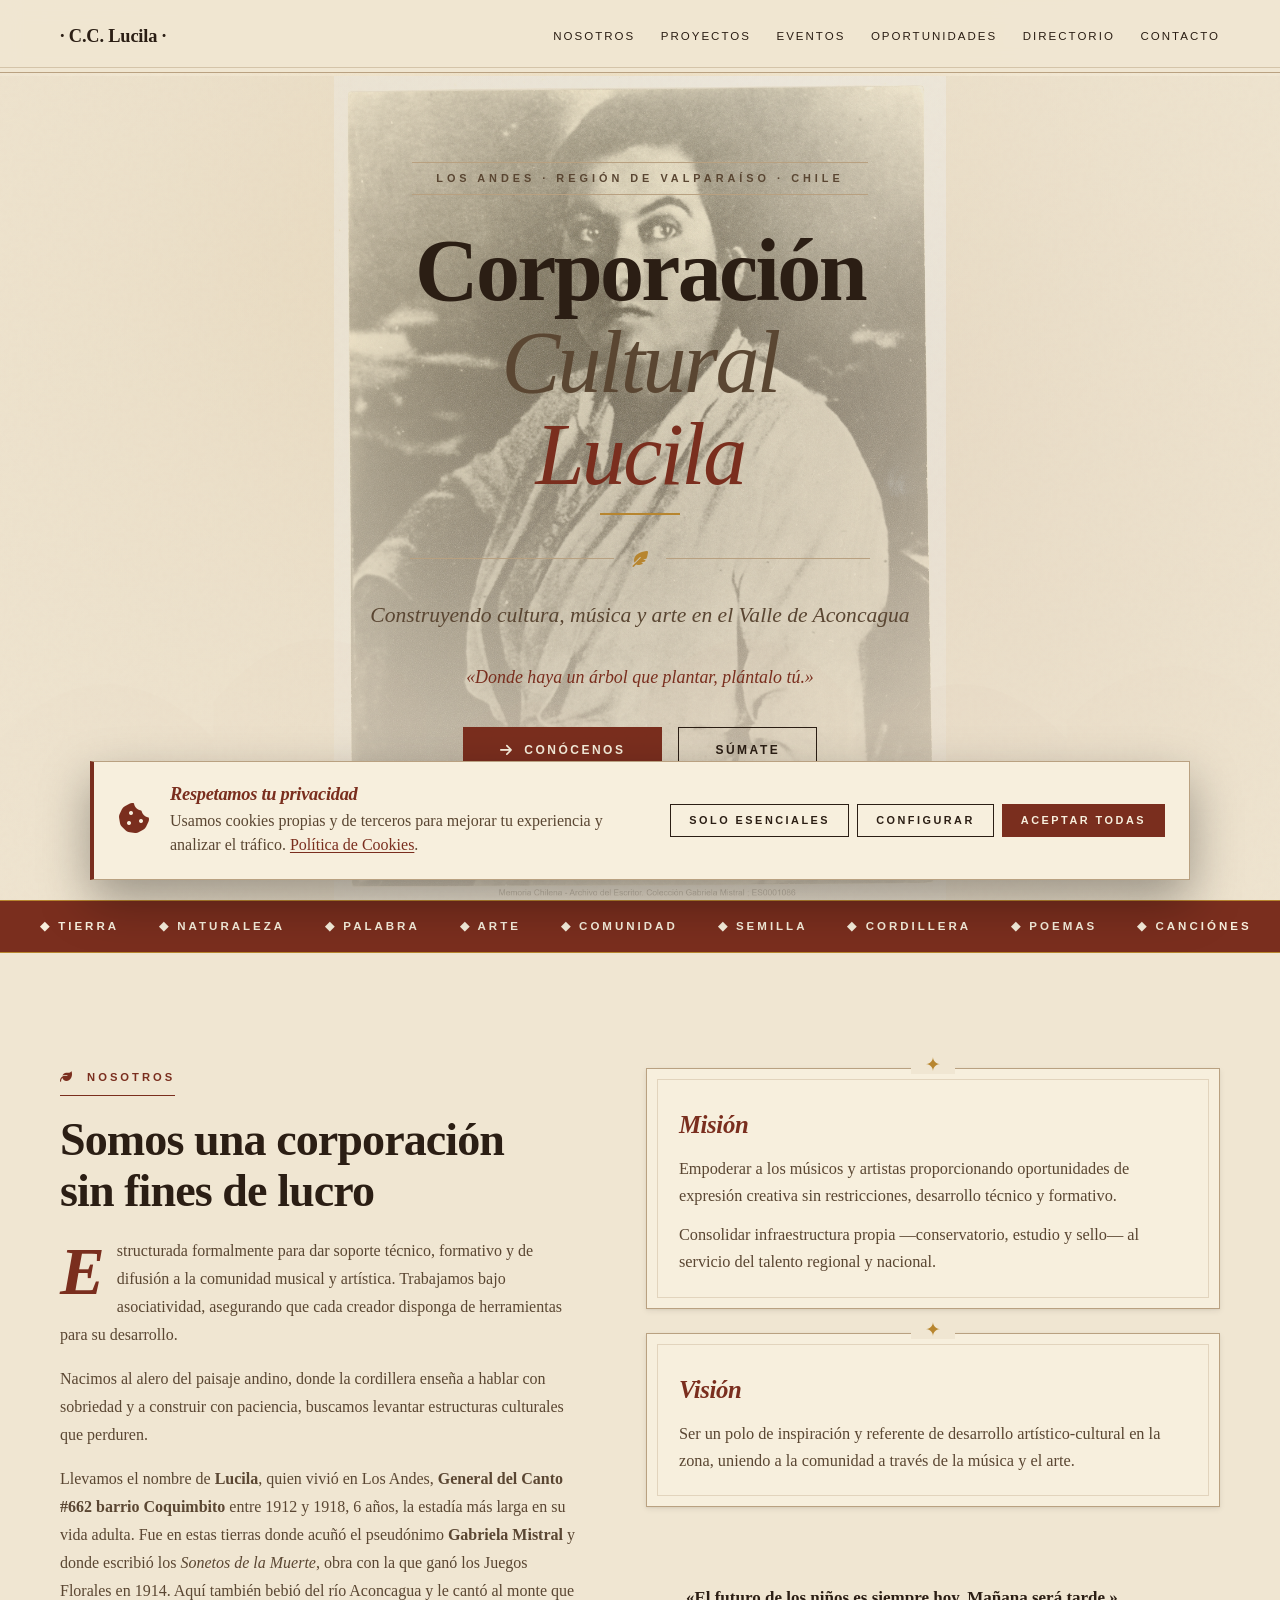
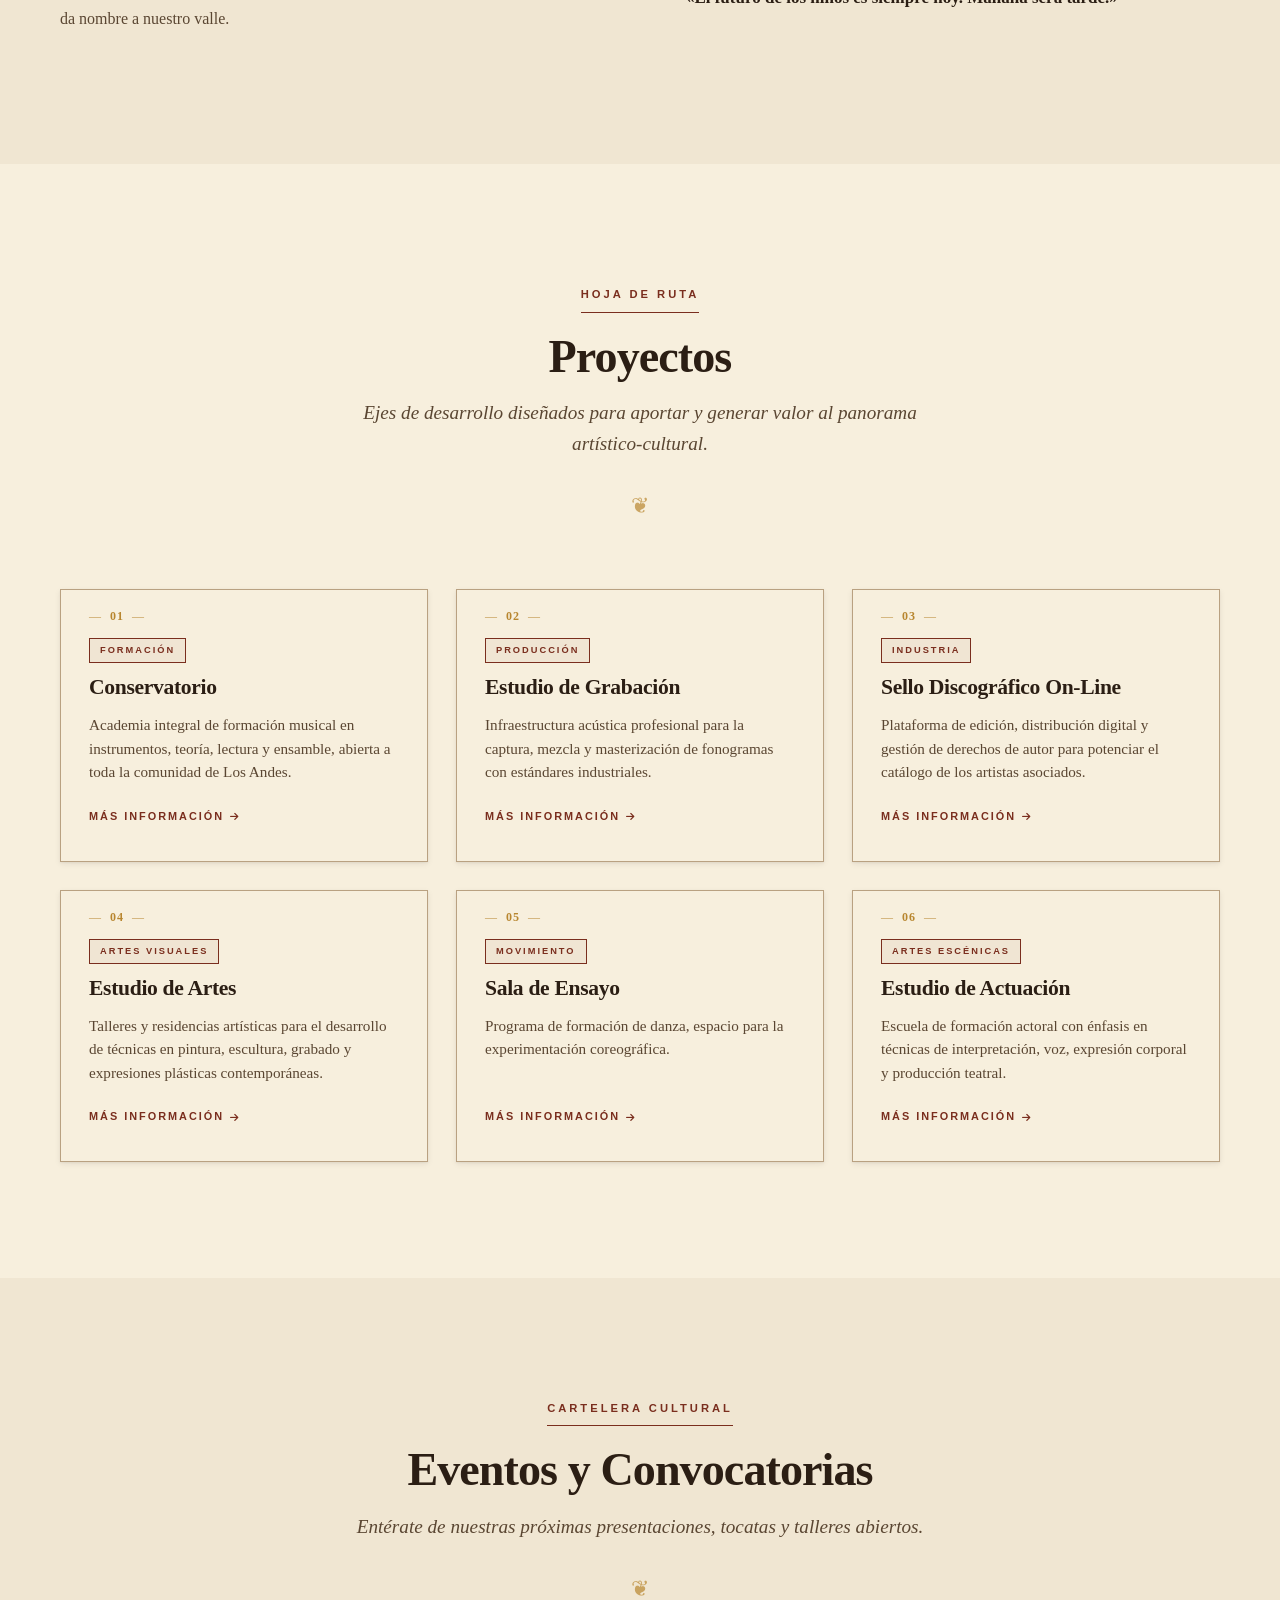
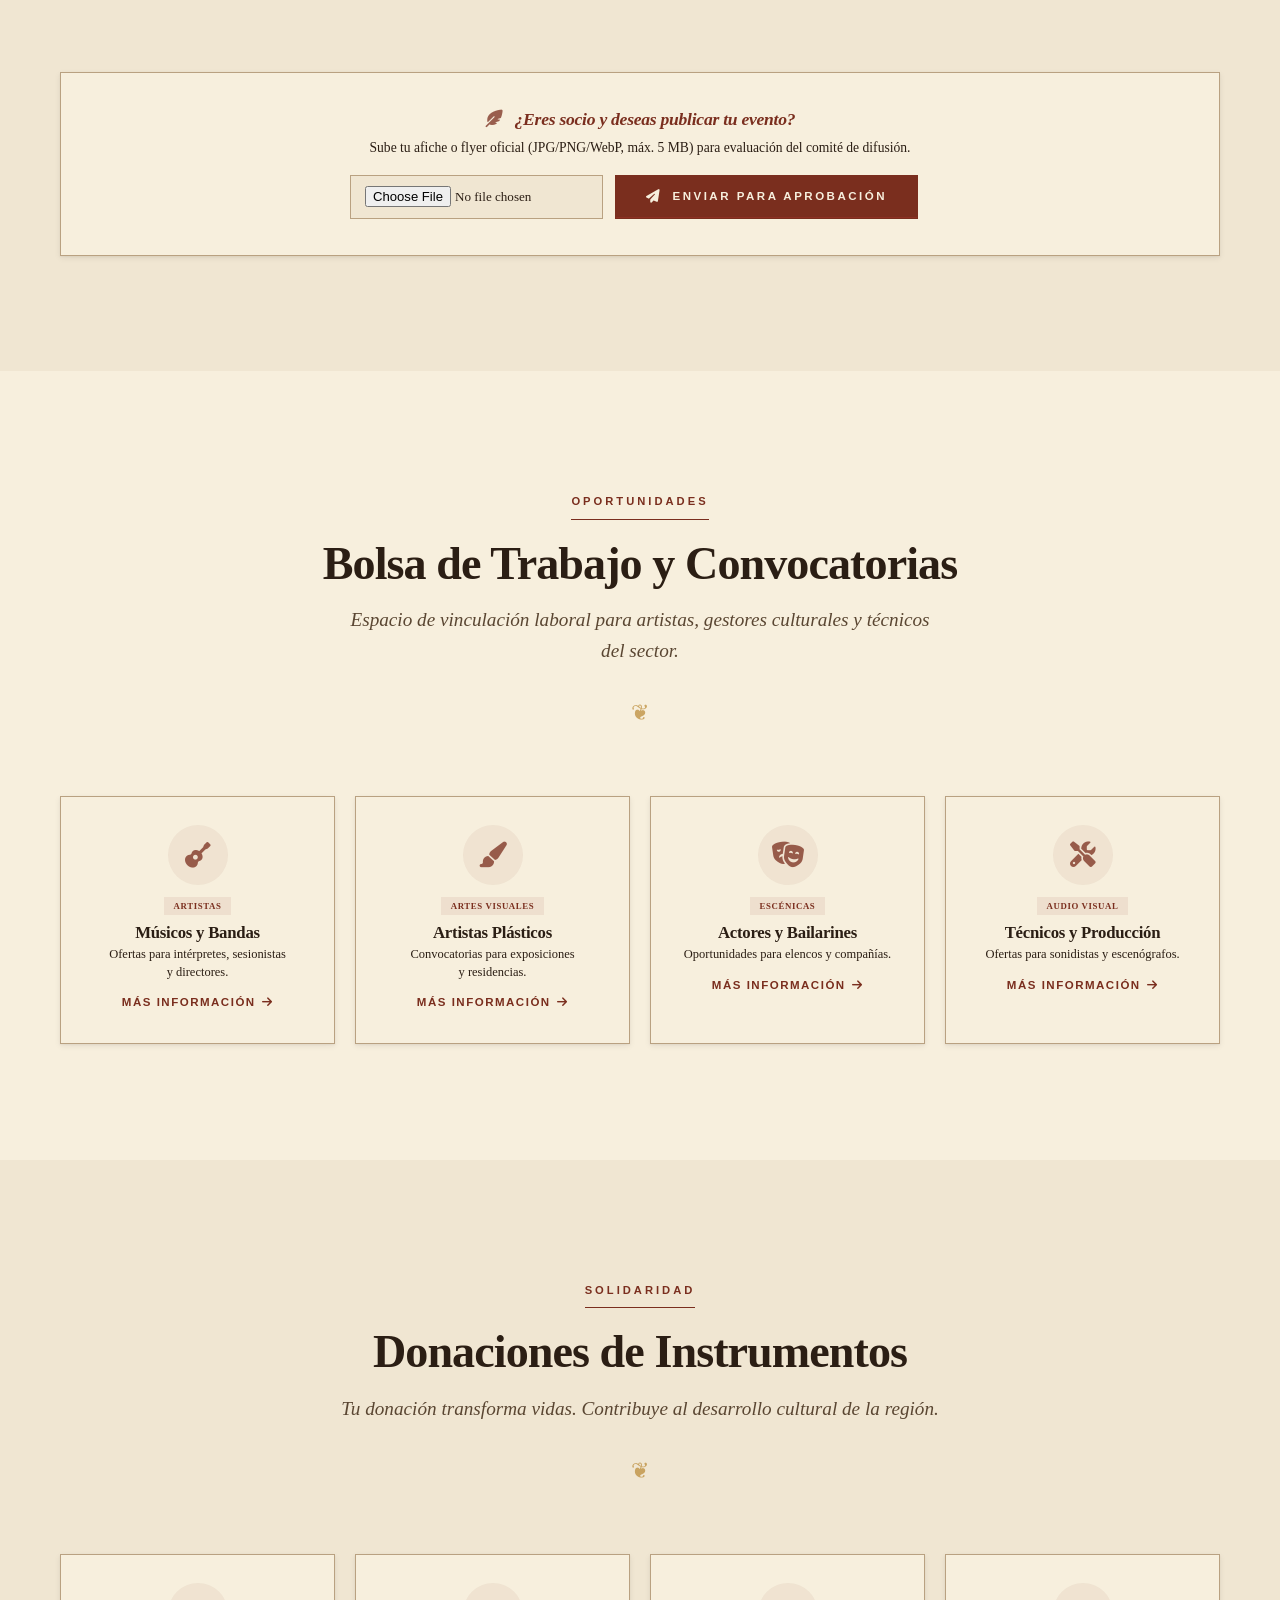
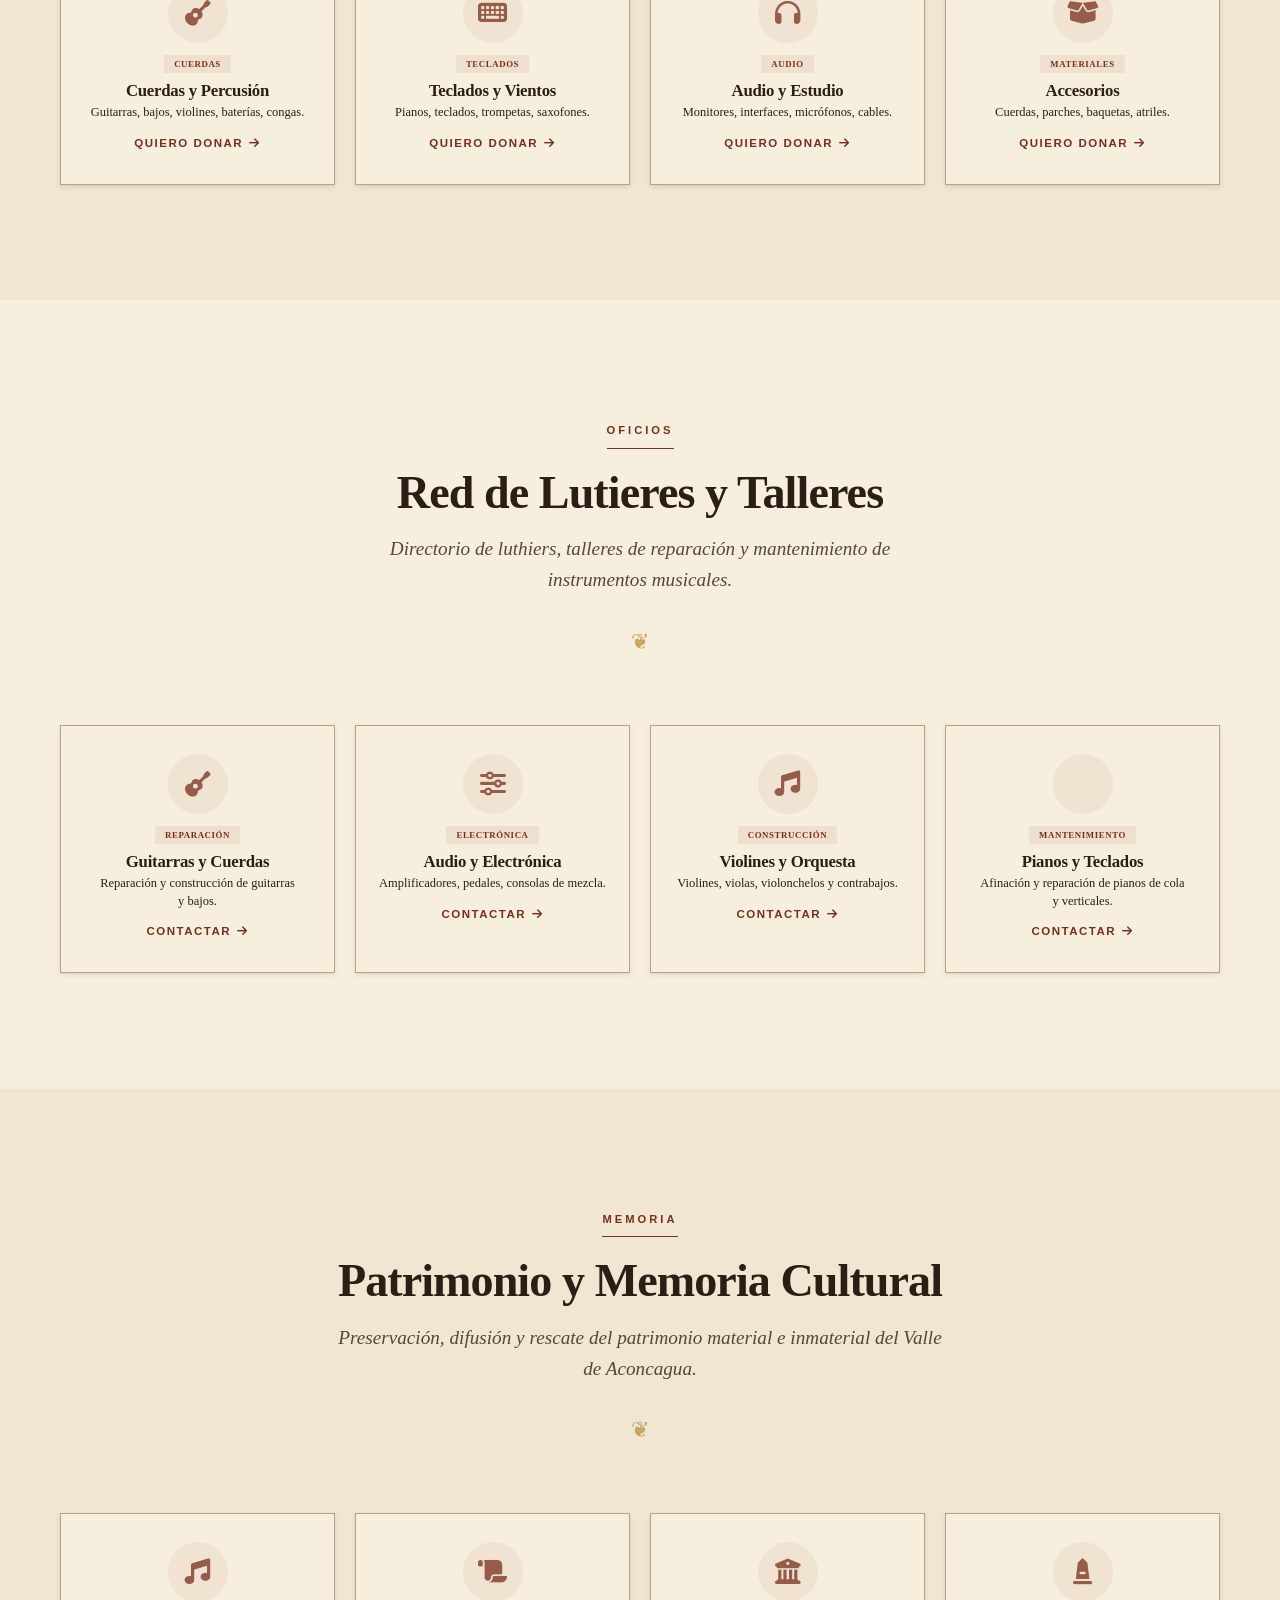
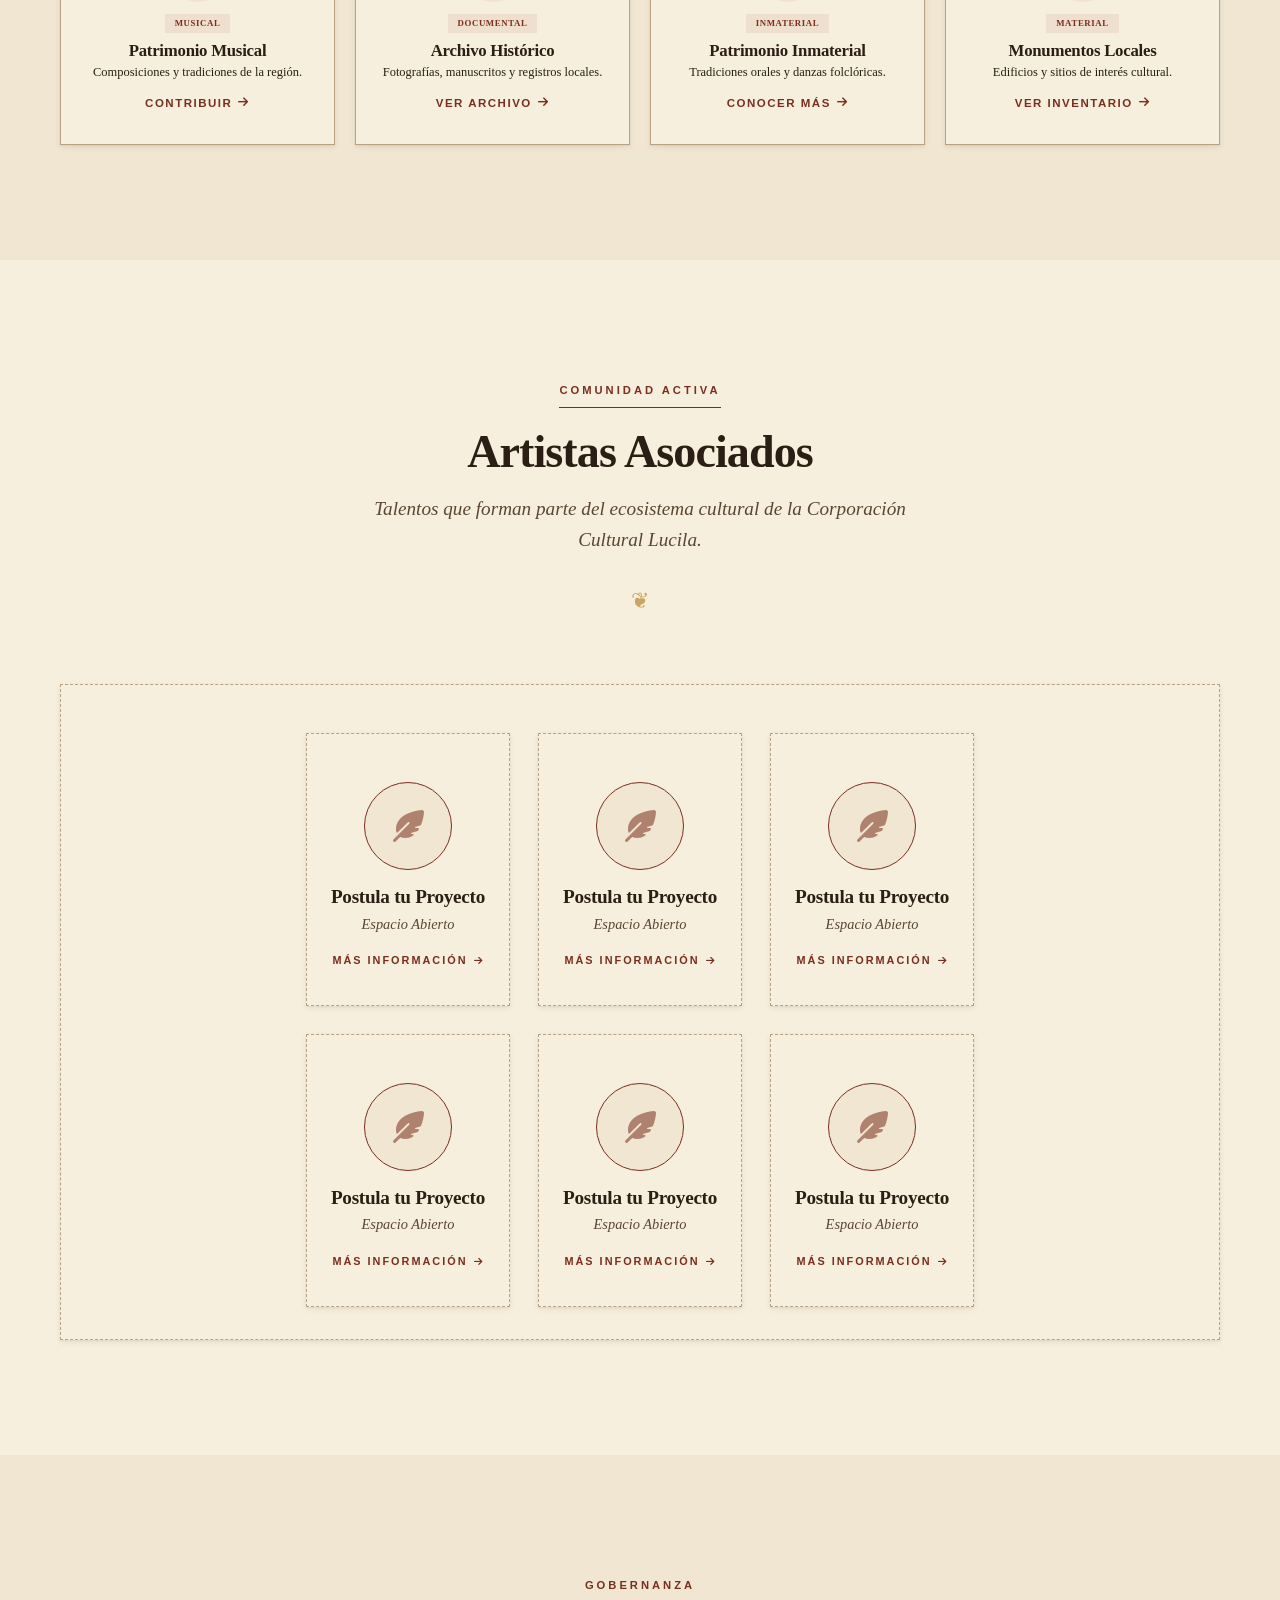
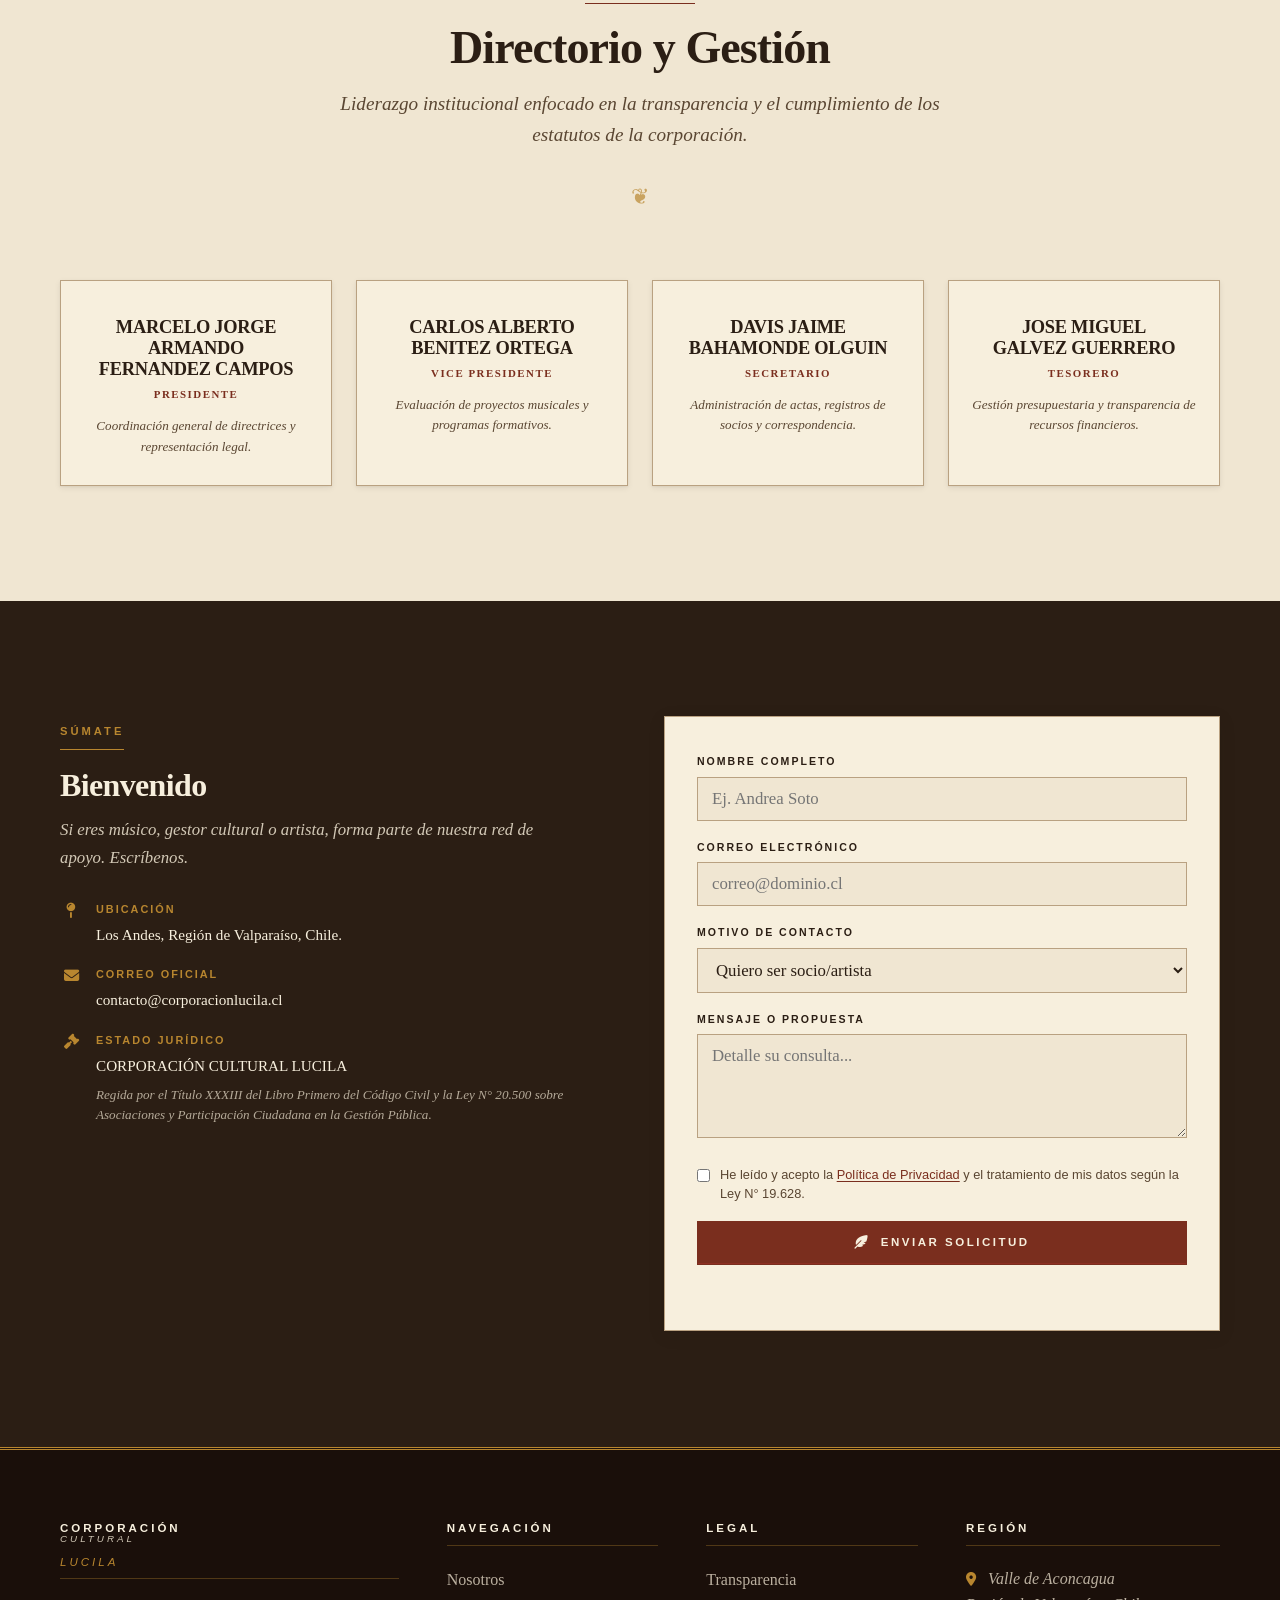
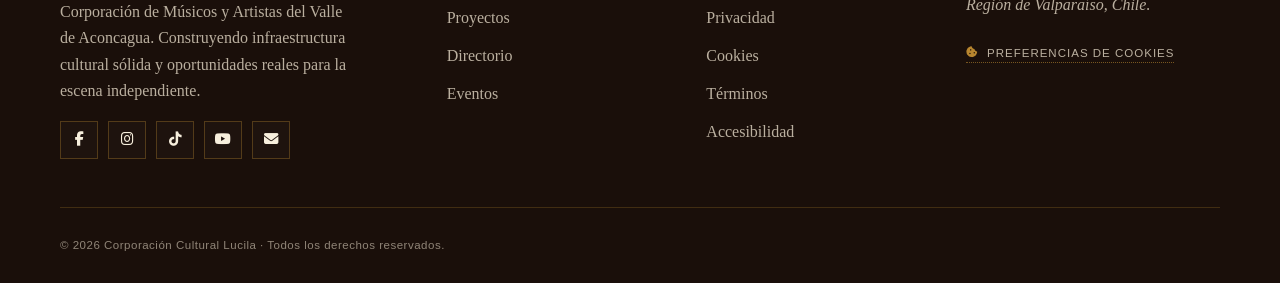
==== index.html @ 7e502159 "feat: sitio inicial Corporación Cultural Lucila" ====
<!DOCTYPE html>
<html lang="es-CL" prefix="og: https://ogp.me/ns#">
<head>
  <meta charset="UTF-8" />
  <meta http-equiv="X-UA-Compatible" content="IE=edge" />
  <meta name="viewport" content="width=device-width, initial-scale=1.0" />

  <title>Corporación Cultural Lucila · Música, Arte y Comunidad en Los Andes</title>
  <meta name="description" content="Corporación Cultural Lucila — sin fines de lucro. Formación, producción y difusión musical y artística en el Valle de Aconcagua, Chile. Conservatorio, estudio, sello y comunidad." />
  <meta name="keywords" content="Corporación Cultural Lucila, música, arte, Aconcagua, Los Andes, conservatorio, estudio grabación, sello discográfico, Gabriela Mistral, Chile" />
  <meta name="author" content="Corporación Cultural Lucila" />
  <meta name="robots" content="index, follow, max-image-preview:large" />
  <meta name="theme-color" content="#7A2E1E" />
  <link rel="canonical" href="https://corporacionlucila.cl/" />

  <meta property="og:type" content="website" />
  <meta property="og:locale" content="es_CL" />
  <meta property="og:site_name" content="Corporación Cultural Lucila" />
  <meta property="og:title" content="Corporación Cultural Lucila · Construyendo Cultura, Música y Arte" />
  <meta property="og:description" content="Corporación de Músicos y Artistas del Valle de Aconcagua." />
  <meta property="og:url" content="https://corporacionlucila.cl/" />
  <meta property="og:image" content="https://corporacionlucila.cl/assets/img/og-image.jpg" />

  <meta name="twitter:card" content="summary_large_image" />
  <meta name="twitter:title" content="Corporación Cultural Lucila" />
  <meta name="twitter:description" content="Música, arte y comunidad en el Valle de Aconcagua." />
  <meta name="twitter:image" content="https://corporacionlucila.cl/assets/img/og-image.jpg" />

  <link rel="manifest" href="manifest.webmanifest" />
  <link rel="icon" type="image/svg+xml" href="assets/img/favicon.svg" />
  <link rel="apple-touch-icon" href="assets/img/apple-touch-icon.png" />

  <meta http-equiv="Content-Security-Policy" content="default-src 'self'; img-src 'self' data: https:; style-src 'self' 'unsafe-inline' https://fonts.googleapis.com https://cdnjs.cloudflare.com; font-src 'self' https://fonts.gstatic.com https://cdnjs.cloudflare.com; script-src 'self' 'unsafe-inline'; connect-src 'self'; form-action 'self'; frame-ancestors 'none'; base-uri 'self';" />
  <meta name="referrer" content="strict-origin-when-cross-origin" />

  <!-- Tipografías editoriales de época -->
  <link rel="preconnect" href="https://fonts.googleapis.com" />
  <link rel="preconnect" href="https://fonts.gstatic.com" crossorigin />
  <link rel="preconnect" href="https://cdnjs.cloudflare.com" crossorigin />
  <link rel="preload" href="https://fonts.googleapis.com/css2?family=Playfair+Display:ital,wght@0,400;0,600;0,700;0,900;1,400;1,700&family=Cormorant+Garamond:ital,wght@0,400;0,500;0,600;1,400&family=DM+Serif+Display:ital@0;1&family=Inter:wght@400;500;600&display=swap" as="style" />
  <link rel="stylesheet" href="https://fonts.googleapis.com/css2?family=Playfair+Display:ital,wght@0,400;0,600;0,700;0,900;1,400;1,700&family=Cormorant+Garamond:ital,wght@0,400;0,500;0,600;1,400&family=DM+Serif+Display:ital@0;1&family=Inter:wght@400;500;600&display=swap" />
  <link rel="stylesheet" href="https://cdnjs.cloudflare.com/ajax/libs/font-awesome/6.5.0/css/all.min.css" integrity="sha512-DTOQO9RWCH3ppGqcWaEA1BIZOC6xxalwEsw9c2QQeAIftl+Vegovlnee1c9QX4TctnWMn13TZye+giMm8e2LwA==" crossorigin="anonymous" referrerpolicy="no-referrer" />

  <link rel="stylesheet" href="assets/css/main.css" />
  <link rel="stylesheet" href="assets/css/components.css" />
  <link rel="stylesheet" href="assets/css/editorial.css" />
  <link rel="stylesheet" href="assets/css/responsive.css" />

  <script type="application/ld+json">
  {
    "@context": "https://schema.org",
    "@type": "NGO",
    "name": "Corporación Cultural Lucila",
    "url": "https://corporacionlucila.cl/",
    "logo": "https://corporacionlucila.cl/assets/img/logo.svg",
    "description": "Corporación sin fines de lucro que impulsa la formación, producción y difusión artística en el Valle de Aconcagua.",
    "address": { "@type": "PostalAddress", "addressLocality": "Los Andes", "addressRegion": "Región de Valparaíso", "addressCountry": "CL" },
    "email": "contacto@corporacionlucila.cl"
  }
  </script>
</head>
<body>
  <a href="#main" class="skip-link">Saltar al contenido principal</a>

  <!-- ============ BANNER COOKIES ============ -->
  <aside id="cookie-banner" class="cookie-banner" role="dialog" aria-live="polite" aria-label="Aviso de cookies" hidden>
    <div class="cookie-banner__content">
      <div class="cookie-banner__icon" aria-hidden="true"><i class="fas fa-cookie-bite"></i></div>
      <div class="cookie-banner__text">
        <h3>Respetamos tu privacidad</h3>
        <p>Usamos cookies propias y de terceros para mejorar tu experiencia y analizar el tráfico. <a href="pages/cookies.html">Política de Cookies</a>.</p>
      </div>
      <div class="cookie-banner__actions">
        <button type="button" class="btn btn-outline" data-cookie-action="reject">Solo esenciales</button>
        <button type="button" class="btn btn-outline" data-cookie-action="config">Configurar</button>
        <button type="button" class="btn" data-cookie-action="accept">Aceptar todas</button>
      </div>
    </div>
  </aside>

  <dialog id="cookie-modal" class="cookie-modal" aria-labelledby="cookie-modal-title">
    <form method="dialog" class="cookie-modal__form">
      <header class="cookie-modal__header">
        <h3 id="cookie-modal-title">Configuración de Cookies</h3>
        <button type="button" class="cookie-modal__close" data-cookie-action="close" aria-label="Cerrar"><i class="fas fa-times" aria-hidden="true"></i></button>
      </header>
      <div class="cookie-modal__body">
        <div class="cookie-option"><div><strong>Cookies esenciales</strong><p>Necesarias para el funcionamiento básico del sitio.</p></div><span class="cookie-toggle cookie-toggle--always-on">Siempre activas</span></div>
        <div class="cookie-option"><div><strong>Análisis</strong><p>Métricas anónimas de uso del sitio.</p></div><label class="cookie-toggle"><input type="checkbox" data-cookie-category="analytics" /><span class="cookie-toggle__slider" aria-hidden="true"></span><span class="sr-only">Activar análisis</span></label></div>
        <div class="cookie-option"><div><strong>Personalización</strong><p>Recuerdan tus preferencias de navegación.</p></div><label class="cookie-toggle"><input type="checkbox" data-cookie-category="preferences" /><span class="cookie-toggle__slider" aria-hidden="true"></span><span class="sr-only">Activar personalización</span></label></div>
        <div class="cookie-option"><div><strong>Marketing</strong><p>Contenido cultural en redes sociales.</p></div><label class="cookie-toggle"><input type="checkbox" data-cookie-category="marketing" /><span class="cookie-toggle__slider" aria-hidden="true"></span><span class="sr-only">Activar marketing</span></label></div>
      </div>
      <footer class="cookie-modal__footer">
        <button type="button" class="btn btn-outline" data-cookie-action="reject">Rechazar</button>
        <button type="button" class="btn" data-cookie-action="save">Guardar preferencias</button>
      </footer>
    </form>
  </dialog>

  <!-- ============ NAVBAR EDITORIAL ============ -->
  <header class="navbar" id="navbar">
  <div class="navbar__inner container">
    <a href="#home" class="navbar__logo" aria-label="Corporación Cultural Lucila — Inicio">
      <img
        src="assets/img/logo.svg"
        alt="Corporación Cultural Lucila"
        height="42"
        onerror="this.style.display='none'; this.nextElementSibling.style.display='flex';"
      />
      <span class="navbar__logo-fallback" style="display:none;">
         · C.C. Lucila ·  
        
      </span>
    </a>
    <button class="hamburger" id="hamburger" aria-label="Abrir menú" aria-expanded="false" aria-controls="navLinks">
      <span></span><span></span><span></span>
    </button>
    <nav aria-label="Navegación principal">
      <ul class="nav-links" id="navLinks">
        <li><a href="#nosotros">Nosotros</a></li>
        <li><a href="#proyectos">Proyectos</a></li>
        <li><a href="#eventos">Eventos</a></li>
        <li><a href="#trabajo">Oportunidades</a></li>
        <li><a href="#directorio">Directorio</a></li>
        <li><a href="#contacto">Contacto</a></li>
      </ul>
    </nav>
  </div>
</header>

  <main id="main">

    <!-- ============ HERO EDITORIAL ============ -->

<section class="hero" id="home" aria-labelledby="hero-title">
  <div class="hero__bg" aria-hidden="true"></div>
  <div class="hero__texture" aria-hidden="true"></div>

  <div class="hero__arches" aria-hidden="true">
    <svg viewBox="0 0 1440 400" preserveAspectRatio="none" xmlns="http://www.w3.org/2000/svg">
      <path d="M0,400 L0,220 Q120,100 240,220 L240,400 Z" fill="currentColor" opacity="0.10"/>
      <path d="M240,400 L240,180 Q360,40 480,180 L480,400 Z" fill="currentColor" opacity="0.08"/>
      <path d="M480,400 L480,240 Q600,120 720,240 L720,400 Z" fill="currentColor" opacity="0.10"/>
      <path d="M720,400 L720,180 Q840,40 960,180 L960,400 Z" fill="currentColor" opacity="0.08"/>
      <path d="M960,400 L960,220 Q1080,100 1200,220 L1200,400 Z" fill="currentColor" opacity="0.10"/>
      <path d="M1200,400 L1200,200 Q1320,80 1440,200 L1440,400 Z" fill="currentColor" opacity="0.08"/>
    </svg>
  </div>

  <div class="hero__content">
    <span class="hero__kicker">Los Andes · Región de Valparaíso · Chile</span>
    <h1 id="hero-title" class="hero__title">
      <span class="hero__title-line">Corporación</span>
      <span class="hero__title-line hero__title-line--italic">Cultural</span>
      <span class="hero__title-line hero__title-line--red">Lucila</span>
    </h1>
    <div class="hero__rule" aria-hidden="true">
      <span></span><i class="fas fa-feather-alt"></i><span></span>
    </div>
    <p class="hero__lead">Construyendo cultura, música y arte en el Valle de Aconcagua</p>
    <p class="hero__quote">«Donde haya un árbol que plantar, plántalo tú.»</p>
    <br>
    <div class="hero__actions">
      <a href="#nosotros" class="btn btn--lg"><i class="fas fa-arrow-right" aria-hidden="true"></i> Conócenos</a>
      <a href="#contacto" class="btn btn-outline btn--lg">Súmate</a>
    </div>
  </div>

  <div class="hero__seal" aria-hidden="true">
    <img src="assets/img/sello-lucila.svg" alt="" onerror="this.parentElement.style.display='none';" />
  </div>
</section>

    <!-- ============ CINTA DE ANUNCIO ============ -->
    <div class="ribbon" aria-hidden="true">
  <div class="ribbon__track">
  <span>◆ Tierra</span><span>◆ Naturaleza</span>
  <span>◆ Palabra</span><span>◆ Arte</span><span>◆ Comunidad</span>
  <span>◆ Semilla</span><span>◆ Cordillera</span><span>◆ Poemas</span><span>◆ Canciónes</span>
  <span>◆ Tierra</span><span>◆ Naturaleza</span>
  <span>◆ Palabra</span><span>◆ Arte</span><span>◆ Escultura</span>
  <span>◆ Semilla</span><span>◆ Cordillera</span><span>◆ Poemas</span><span>◆ Canciónes</span>
  <span>◆ Tierra</span><span>◆ Naturaleza</span>
  <span>◆ Palabra</span><span>◆ Arte</span><span>◆ Pintura</span>
</div>
</div>



    <!-- ============ NOSOTROS ============ -->
<section id="nosotros" class="section section--paper" aria-labelledby="nosotros-title">
  <div class="container">
    <div class="about-grid">
      <div class="about-text">
        <span class="eyebrow"><i class="fas fa-leaf" aria-hidden="true"></i> Nosotros</span>
        <h2 id="nosotros-title" class="title-display">Somos una corporación sin fines de lucro</h2>
        <div class="drop-cap">
          <p>Estructurada formalmente para dar soporte técnico, formativo y de difusión a la comunidad musical y artística. Trabajamos bajo asociatividad, asegurando que cada creador disponga de herramientas para su desarrollo.</p>
        </div>
        <p>Nacimos al alero del paisaje andino, donde la cordillera enseña a hablar con sobriedad y a construir con paciencia, buscamos levantar estructuras culturales que perduren.</p>
        <p>Llevamos el nombre de <strong>Lucila</strong>, quien vivió en Los Andes, <strong>General del Canto #662 barrio Coquimbito</strong> entre 1912 y 1918, 6 años, la estadía más larga en su vida adulta. Fue en estas tierras donde acuñó el pseudónimo <strong>Gabriela Mistral</strong> y donde escribió los <em>Sonetos de la Muerte</em>, obra con la que ganó los Juegos Florales en 1914. Aquí también bebió del río Aconcagua y le cantó al monte que da nombre a nuestro valle.</p>
      </div>
      <div class="mv-cards">
        <article class="mv-card">
          <div class="mv-card__ornament" aria-hidden="true">✦</div>
          <h3>Misión</h3>
          <p>Empoderar a los músicos y artistas proporcionando oportunidades de expresión creativa sin restricciones, desarrollo técnico y formativo.</p>
          <p>Consolidar infraestructura propia —conservatorio, estudio y sello— al servicio del talento regional y nacional.</p>
        </article>
        <article class="mv-card">
          <div class="mv-card__ornament" aria-hidden="true">✦</div>
          <h3>Visión</h3>
          <p>Ser un polo de inspiración y referente de desarrollo artístico-cultural en la zona, uniendo a la comunidad a través de la música y el arte.</p>
        </article>
     
     <br>
          <!-- ============ CITA MISTRALIANA ============ -->
    <section class="quote-banner" aria-label="Cita de Gabriela Mistral">
      <div class="container">
        <blockquote>
          <p><strong>«El futuro de los niños es siempre hoy. Mañana será tarde.»</strong></p>
        </blockquote>
      </div>
    </section>
        </article>
      </div>
    </div>
  </div>
</section>

    <!-- ============ PROYECTOS ============ -->
    <section id="proyectos" class="section section--cream" aria-labelledby="proyectos-title">
      <div class="container">
        <header class="section-header text-center">
          <span class="eyebrow">Hoja de Ruta</span>
          <h2 id="proyectos-title" class="title-display">Proyectos</h2>
          <p class="section-lead">Ejes de desarrollo diseñados para aportar y generar valor al panorama artístico-cultural.</p>
          <div class="header-flourish" aria-hidden="true"><span>❦</span></div>
        </header>

<div class="projects-grid">
  <article class="project-card">
    <div class="project-card__ribbon">01</div>
    <div class="project-card__body">
      <span class="project-badge">Formación</span>
      <h3>Conservatorio</h3>
      <p>Academia integral de formación musical en instrumentos, teoría, lectura y ensamble, abierta a toda la comunidad de Los Andes.</p>
      <a href="#contacto" class="link-arrow">Más información<i class="fas fa-arrow-right" aria-hidden="true"></i></a>
    </div>
  </article>

  <article class="project-card">
    <div class="project-card__ribbon">02</div>
    <div class="project-card__body">
      <span class="project-badge">Producción</span>
      <h3>Estudio de Grabación</h3>
      <p>Infraestructura acústica profesional para la captura, mezcla y masterización de fonogramas con estándares industriales.</p>
      <a href="#contacto" class="link-arrow">Más información<i class="fas fa-arrow-right" aria-hidden="true"></i></a>
    </div>
  </article>

  <article class="project-card">
    <div class="project-card__ribbon">03</div>
    <div class="project-card__body">
      <span class="project-badge">Industria</span>
      <h3>Sello Discográfico On-Line</h3>
      <p>Plataforma de edición, distribución digital y gestión de derechos de autor para potenciar el catálogo de los artistas asociados.</p>
      <a href="#contacto" class="link-arrow">Más información<i class="fas fa-arrow-right" aria-hidden="true"></i></a>
    </div>
  </article>

  <article class="project-card">
    <div class="project-card__ribbon">04</div>
    <div class="project-card__body">
      <span class="project-badge">Artes Visuales</span>
      <h3>Estudio de Artes</h3>
      <p>Talleres y residencias artísticas para el desarrollo de técnicas en pintura, escultura, grabado y expresiones plásticas contemporáneas.</p>
      <a href="#contacto" class="link-arrow">Más información<i class="fas fa-arrow-right" aria-hidden="true"></i></a>
    </div>
  </article>

  <article class="project-card">
    <div class="project-card__ribbon">05</div>
    <div class="project-card__body">
      <span class="project-badge">Movimiento</span>
      <h3>Sala de Ensayo</h3>
      <p>Programa de formación de danza, espacio para la experimentación coreográfica.</p>
      <a href="#contacto" class="link-arrow">Más información<i class="fas fa-arrow-right" aria-hidden="true"></i></a>
    </div>
  </article>

  <article class="project-card">
    <div class="project-card__ribbon">06</div>
    <div class="project-card__body">
      <span class="project-badge">Artes Escénicas</span>
      <h3>Estudio de Actuación</h3>
      <p>Escuela de formación actoral con énfasis en técnicas de interpretación, voz, expresión corporal y producción teatral.</p>
      <a href="#contacto" class="link-arrow">Más información<i class="fas fa-arrow-right" aria-hidden="true"></i></a>
    </div>
  </article>
</div>
      </div>
    </section>

    <!-- ============ EVENTOS ============ -->
    <section id="eventos" class="section section--paper" aria-labelledby="eventos-title">
      <div class="container">
        <header class="section-header text-center">
          <span class="eyebrow">Cartelera Cultural</span>
          <h2 id="eventos-title" class="title-display">Eventos y Convocatorias</h2>
          <p class="section-lead">Entérate de nuestras próximas presentaciones, tocatas y talleres abiertos.</p>
          <div class="header-flourish" aria-hidden="true"><span>❦</span></div>
        </header>

        <aside class="upload-section">
          <h3><i class="fas fa-feather-alt" aria-hidden="true"></i> ¿Eres socio y deseas publicar tu evento?</h3>
          <p>Sube tu afiche o flyer oficial (JPG/PNG/WebP, máx. 5 MB) para evaluación del comité de difusión.</p>
          <form id="uploadForm" class="upload-form" enctype="multipart/form-data" novalidate>
            <label for="evento-file" class="sr-only">Selecciona una imagen</label>
            <input type="file" id="evento-file" name="evento" accept="image/png,image/jpeg,image/webp" required aria-describedby="upload-help" />
            <small id="upload-help" class="sr-only">JPG, PNG o WebP. Máx 5 MB.</small>
            <button type="submit" class="btn"><i class="fas fa-paper-plane" aria-hidden="true"></i> Enviar para Aprobación</button>
            <p class="form-feedback" role="status" aria-live="polite"></p>
          </form>
        </aside>
      </div>
    </section>

    <!-- ============ OPORTUNIDADES ============ -->
    <section id="trabajo" class="section section--cream" aria-labelledby="trabajo-title">
      <div class="container">
        <header class="section-header text-center">
          <span class="eyebrow">Oportunidades</span>
          <h2 id="trabajo-title" class="title-display">Bolsa de Trabajo y Convocatorias</h2>
          <p class="section-lead">Espacio de vinculación laboral para artistas, gestores culturales y técnicos del sector.</p>
          <div class="header-flourish" aria-hidden="true"><span>❦</span></div>
        </header>

        <div class="icon-grid">
          <article class="icon-card"><div class="icon-card__circle"><i class="fas fa-guitar" aria-hidden="true"></i></div><span class="icon-card__badge">Artistas</span><h3>Músicos y Bandas</h3><p>Ofertas para intérpretes, sesionistas y directores.</p><a href="#contacto" class="link-arrow">Más información <i class="fas fa-arrow-right" aria-hidden="true"></i></a></article>
          <article class="icon-card"><div class="icon-card__circle"><i class="fas fa-paint-brush" aria-hidden="true"></i></div><span class="icon-card__badge">Artes Visuales</span><h3>Artistas Plásticos</h3><p>Convocatorias para exposiciones y residencias.</p><a href="#contacto" class="link-arrow">Más información  <i class="fas fa-arrow-right" aria-hidden="true"></i></a></article>
          <article class="icon-card"><div class="icon-card__circle"><i class="fas fa-masks-theater" aria-hidden="true"></i></div><span class="icon-card__badge">Escénicas</span><h3>Actores y Bailarines</h3><p>Oportunidades para elencos y compañías.</p><a href="#contacto" class="link-arrow">Más información <i class="fas fa-arrow-right" aria-hidden="true"></i></a></article>
          <article class="icon-card"><div class="icon-card__circle"><i class="fas fa-tools" aria-hidden="true"></i></div><span class="icon-card__badge">Audio Visual</span><h3>Técnicos y Producción</h3><p>Ofertas para sonidistas y escenógrafos.</p><a href="#contacto" class="link-arrow">Más información <i class="fas fa-arrow-right" aria-hidden="true"></i></a></article>
        </div>
      </div>
    </section>

    <!-- ============ DONACIONES ============ -->
    <section id="donaciones" class="section section--paper" aria-labelledby="donaciones-title">
      <div class="container">
        <header class="section-header text-center">
          <span class="eyebrow">Solidaridad</span>
          <h2 id="donaciones-title" class="title-display">Donaciones de Instrumentos</h2>
          <p class="section-lead">Tu donación transforma vidas. Contribuye al desarrollo cultural de la región.</p>
          <div class="header-flourish" aria-hidden="true"><span>❦</span></div>
        </header>

        <div class="icon-grid">
          <article class="icon-card"><div class="icon-card__circle"><i class="fas fa-guitar" aria-hidden="true"></i></div><span class="icon-card__badge">Cuerdas</span><h3>Cuerdas y Percusión</h3><p>Guitarras, bajos, violines, baterías, congas.</p><a href="#contacto" class="link-arrow">Quiero donar <i class="fas fa-arrow-right" aria-hidden="true"></i></a></article>
          <article class="icon-card"><div class="icon-card__circle"><i class="fas fa-keyboard" aria-hidden="true"></i></div><span class="icon-card__badge">Teclados</span><h3>Teclados y Vientos</h3><p>Pianos, teclados, trompetas, saxofones.</p><a href="#contacto" class="link-arrow">Quiero donar <i class="fas fa-arrow-right" aria-hidden="true"></i></a></article>
          <article class="icon-card"><div class="icon-card__circle"><i class="fas fa-headphones" aria-hidden="true"></i></div><span class="icon-card__badge">Audio</span><h3>Audio y Estudio</h3><p>Monitores, interfaces, micrófonos, cables.</p><a href="#contacto" class="link-arrow">Quiero donar <i class="fas fa-arrow-right" aria-hidden="true"></i></a></article>
          <article class="icon-card"><div class="icon-card__circle"><i class="fas fa-box-open" aria-hidden="true"></i></div><span class="icon-card__badge">Materiales</span><h3>Accesorios</h3><p>Cuerdas, parches, baquetas, atriles.</p><a href="#contacto" class="link-arrow">Quiero donar <i class="fas fa-arrow-right" aria-hidden="true"></i></a></article>
        </div>
      </div>
    </section>

    <!-- ============ LUTHIERS ============ -->
    <section id="lutieres" class="section section--cream" aria-labelledby="lutieres-title">
      <div class="container">
        <header class="section-header text-center">
          <span class="eyebrow">Oficios</span>
          <h2 id="lutieres-title" class="title-display">Red de Lutieres y Talleres</h2>
          <p class="section-lead">Directorio de luthiers, talleres de reparación y mantenimiento de instrumentos musicales.</p>
          <div class="header-flourish" aria-hidden="true"><span>❦</span></div>
        </header>

        <div class="icon-grid">
          <article class="icon-card"><div class="icon-card__circle"><i class="fas fa-guitar" aria-hidden="true"></i></div><span class="icon-card__badge">Reparación</span><h3>Guitarras y Cuerdas</h3><p>Reparación y construcción de guitarras y bajos.</p><a href="#contacto" class="link-arrow">Contactar <i class="fas fa-arrow-right" aria-hidden="true"></i></a></article>
          <article class="icon-card"><div class="icon-card__circle"><i class="fas fa-sliders-h" aria-hidden="true"></i></div><span class="icon-card__badge">Electrónica</span><h3>Audio y Electrónica</h3><p>Amplificadores, pedales, consolas de mezcla.</p><a href="#contacto" class="link-arrow">Contactar <i class="fas fa-arrow-right" aria-hidden="true"></i></a></article>
          <article class="icon-card"><div class="icon-card__circle"><i class="fas fa-music" aria-hidden="true"></i></div><span class="icon-card__badge">Construcción</span><h3>Violines y Orquesta</h3><p>Violines, violas, violonchelos y contrabajos.</p><a href="#contacto" class="link-arrow">Contactar <i class="fas fa-arrow-right" aria-hidden="true"></i></a></article>
          <article class="icon-card"><div class="icon-card__circle"><i class="fas fa-piano" aria-hidden="true"></i></div><span class="icon-card__badge">Mantenimiento</span><h3>Pianos y Teclados</h3><p>Afinación y reparación de pianos de cola y verticales.</p><a href="#contacto" class="link-arrow">Contactar <i class="fas fa-arrow-right" aria-hidden="true"></i></a></article>
        </div>
      </div>
    </section>

    <!-- ============ PATRIMONIO ============ -->
    <section id="patrimonio" class="section section--paper" aria-labelledby="patrimonio-title">
      <div class="container">
        <header class="section-header text-center">
          <span class="eyebrow">Memoria</span>
          <h2 id="patrimonio-title" class="title-display">Patrimonio y Memoria Cultural</h2>
          <p class="section-lead">Preservación, difusión y rescate del patrimonio material e inmaterial del Valle de Aconcagua.</p>
          <div class="header-flourish" aria-hidden="true"><span>❦</span></div>
        </header>

        <div class="icon-grid">
          <article class="icon-card"><div class="icon-card__circle"><i class="fas fa-music" aria-hidden="true"></i></div><span class="icon-card__badge">Musical</span><h3>Patrimonio Musical</h3><p>Composiciones y tradiciones de la región.</p><a href="#contacto" class="link-arrow">Contribuir <i class="fas fa-arrow-right" aria-hidden="true"></i></a></article>
          <article class="icon-card"><div class="icon-card__circle"><i class="fas fa-scroll" aria-hidden="true"></i></div><span class="icon-card__badge">Documental</span><h3>Archivo Histórico</h3><p>Fotografías, manuscritos y registros locales.</p><a href="#contacto" class="link-arrow">Ver archivo <i class="fas fa-arrow-right" aria-hidden="true"></i></a></article>
          <article class="icon-card"><div class="icon-card__circle"><i class="fas fa-university" aria-hidden="true"></i></div><span class="icon-card__badge">Inmaterial</span><h3>Patrimonio Inmaterial</h3><p>Tradiciones orales y danzas folclóricas.</p><a href="#contacto" class="link-arrow">Conocer más <i class="fas fa-arrow-right" aria-hidden="true"></i></a></article>
          <article class="icon-card"><div class="icon-card__circle"><i class="fas fa-monument" aria-hidden="true"></i></div><span class="icon-card__badge">Material</span><h3>Monumentos Locales</h3><p>Edificios y sitios de interés cultural.</p><a href="#contacto" class="link-arrow">Ver inventario <i class="fas fa-arrow-right" aria-hidden="true"></i></a></article>
        </div>
      </div>
    </section>

    <!-- ============ ARTISTAS ============ -->
    <section id="artistas" class="section section--cream" aria-labelledby="artistas-title">
      <div class="container">
        <header class="section-header text-center">
          <span class="eyebrow">Comunidad Activa</span>
          <h2 id="artistas-title" class="title-display">Artistas Asociados</h2>
          <p class="section-lead">Talentos que forman parte del ecosistema cultural de la Corporación Cultural Lucila.</p>
          <div class="header-flourish" aria-hidden="true"><span>❦</span></div>
        </header>
        <article class="artist-card artist-card--open">
          <div class="artists-grid">
  <article class="artist-card artist-card--open">
    <div class="artist-card__frame"><i class="fas fa-feather-alt" aria-hidden="true"></i></div>
    <h3>Postula tu Proyecto</h3>
    <p>Espacio Abierto</p>
    <a href="#contacto" class="link-arrow">Más información <i class="fas fa-arrow-right" aria-hidden="true"></i></a>
  </article>

  <article class="artist-card artist-card--open">
    <div class="artist-card__frame"><i class="fas fa-feather-alt" aria-hidden="true"></i></div>
    <h3>Postula tu Proyecto</h3>
    <p>Espacio Abierto</p>
    <a href="#contacto" class="link-arrow">Más información <i class="fas fa-arrow-right" aria-hidden="true"></i></a>
  </article>

  <article class="artist-card artist-card--open">
    <div class="artist-card__frame"><i class="fas fa-feather-alt" aria-hidden="true"></i></div>
    <h3>Postula tu Proyecto</h3>
    <p>Espacio Abierto</p>
    <a href="#contacto" class="link-arrow">Más información <i class="fas fa-arrow-right" aria-hidden="true"></i></a>
  </article>

  <article class="artist-card artist-card--open">
    <div class="artist-card__frame"><i class="fas fa-feather-alt" aria-hidden="true"></i></div>
    <h3>Postula tu Proyecto</h3>
    <p>Espacio Abierto</p>
    <a href="#contacto" class="link-arrow">Más información <i class="fas fa-arrow-right" aria-hidden="true"></i></a>
  </article>

  <article class="artist-card artist-card--open">
    <div class="artist-card__frame"><i class="fas fa-feather-alt" aria-hidden="true"></i></div>
    <h3>Postula tu Proyecto</h3>
    <p>Espacio Abierto</p>
    <a href="#contacto" class="link-arrow">Más información <i class="fas fa-arrow-right" aria-hidden="true"></i></a>
  </article>

  <article class="artist-card artist-card--open">
    <div class="artist-card__frame"><i class="fas fa-feather-alt" aria-hidden="true"></i></div>
    <h3>Postula tu Proyecto</h3>
    <p>Espacio Abierto</p>
    <a href="#contacto" class="link-arrow">Más información <i class="fas fa-arrow-right" aria-hidden="true"></i></a>
  </article>
</div>
          </article>
        </div>
      </div>
    </section>

    <!-- ============ DIRECTORIO ============ -->
    <section id="directorio" class="section section--paper" aria-labelledby="directorio-title">
      <div class="container">
        <header class="section-header text-center">
          <span class="eyebrow">Gobernanza</span>
          <h2 id="directorio-title" class="title-display">Directorio y Gestión</h2>
          <p class="section-lead">Liderazgo institucional enfocado en la transparencia y el cumplimiento de los estatutos de la corporación.</p>
          <div class="header-flourish" aria-hidden="true"><span>❦</span></div>
        </header>

        <div class="board-grid">
          <article class="board-card"><span class="board-card__num"></span><h3>MARCELO JORGE ARMANDO FERNANDEZ CAMPOS</h3><span class="board-card__role">Presidente</span><p>Coordinación general de directrices y representación legal.</p></article>
          <article class="board-card"><span class="board-card__num"></span><h3>CARLOS ALBERTO BENITEZ ORTEGA</h3><span class="board-card__role">Vice presidente</span><p>Evaluación de proyectos musicales y programas formativos.</p></article>
          <article class="board-card"><span class="board-card__num"></span><h3>DAVIS JAIME BAHAMONDE OLGUIN</h3><span class="board-card__role">Secretario</span><p>Administración de actas, registros de socios y correspondencia.</p></article>
          <article class="board-card"><span class="board-card__num"></span><h3>JOSE MIGUEL GALVEZ GUERRERO</h3><span class="board-card__role">Tesorero</span><p>Gestión presupuestaria y transparencia de recursos financieros.</p></article>
          
        </div>
      </div>
    </section>

    <!-- ============ CONTACTO ============ -->
    <section id="contacto" class="section section--dark" aria-labelledby="contacto-title">
      <div class="container">
        <div class="contact-grid">
          <div class="contact-info">
            <span class="eyebrow eyebrow--light">Súmate</span>
            <h2 id="contacto-title" class="title-display title-display--light">Bienvenido</h2>
            <p>Si eres músico, gestor cultural o artista, forma parte de nuestra red de apoyo. Escríbenos.</p>
            <ul class="contact-details">
              <li><i class="fas fa-map-pin" aria-hidden="true"></i><div><strong>Ubicación</strong><span>Los Andes, Región de Valparaíso, Chile.</span></div></li>
              <li><i class="fas fa-envelope" aria-hidden="true"></i><div><strong>Correo Oficial</strong><span>contacto@corporacionlucila.cl</span></div></li>
              <li><i class="fas fa-gavel" aria-hidden="true"></i><div><strong>Estado Jurídico</strong><span>CORPORACIÓN CULTURAL LUCILA</span><span class="contact-legal">Regida por el Título XXXIII del Libro Primero del Código Civil y la Ley N° 20.500 sobre Asociaciones y Participación Ciudadana en la Gestión Pública.</span></div></li>
            </ul>
          </div>
          <div class="form-container">
            <form id="contactForm" novalidate>
              <div class="form-group">
                <label for="nombre">Nombre Completo</label>
                <input type="text" id="nombre" name="nombre" required autocomplete="name" placeholder="Ej. Andrea Soto" minlength="2" maxlength="80" />
              </div>
              <div class="form-group">
                <label for="correo">Correo Electrónico</label>
                <input type="email" id="correo" name="correo" required autocomplete="email" placeholder="correo@dominio.cl" />
              </div>
              <div class="form-group">
                <label for="tipo">Motivo de Contacto</label>
                <select id="tipo" name="tipo">
                  <option value="socio">Quiero ser socio/artista</option>
                  <option value="estudio">Uso del Estudio de Grabación</option>
                  <option value="conservatorio">Consultas Conservatorio</option>
                  <option value="otro">Otro asunto general</option>
                </select>
              </div>
              <div class="form-group">
                <label for="mensaje">Mensaje o Propuesta</label>
                <textarea id="mensaje" name="mensaje" rows="4" required placeholder="Detalle su consulta..." maxlength="1000"></textarea>
              </div>
              <div class="form-group form-group--checkbox">
                <input type="checkbox" id="privacidad" name="privacidad" required />
                <label for="privacidad">He leído y acepto la <a href="pages/privacidad.html">Política de Privacidad</a> y el tratamiento de mis datos según la Ley N° 19.628.</label>
              </div>
              <div class="honeypot" aria-hidden="true">
                <label for="website">No completar</label>
                <input type="text" id="website" name="website" tabindex="-1" autocomplete="off" />
              </div>
              <button type="submit" class="btn btn--full"><i class="fas fa-feather-alt" aria-hidden="true"></i> Enviar Solicitud</button>
              <p class="form-feedback" role="status" aria-live="polite"></p>
            </form>
          </div>
        </div>
      </div>
    </section>

  </main>

  <!-- ============ FOOTER ============ -->
  <footer class="footer">
    </div>
    <div class="container">
      <div class="footer-grid">
        <div class="footer-col footer-col--brand">
          <h4 class="footer__brand">Corporación<br /><em>Cultural</em><br /><span>Lucila</span></h4>
          <p>Corporación de Músicos y Artistas del Valle de Aconcagua. Construyendo infraestructura cultural sólida y oportunidades reales para la escena independiente.</p>
          <div class="footer-socials">
            <a href="#" target="_blank" rel="noopener noreferrer" aria-label="Facebook"><i class="fab fa-facebook-f" aria-hidden="true"></i></a>
            <a href="#" target="_blank" rel="noopener noreferrer" aria-label="Instagram"><i class="fab fa-instagram" aria-hidden="true"></i></a>
            <a href="#" target="_blank" rel="noopener noreferrer" aria-label="TikTok"><i class="fab fa-tiktok" aria-hidden="true"></i></a>
            <a href="#" target="_blank" rel="noopener noreferrer" aria-label="YouTube"><i class="fab fa-youtube" aria-hidden="true"></i></a>
            <a href="mailto:contacto@corporacionlucila.cl" aria-label="Correo"><i class="fas fa-envelope" aria-hidden="true"></i></a>
          </div>
        </div>
        <div class="footer-col">
          <h4>Navegación</h4>
          <ul>
            <li><a href="#nosotros">Nosotros</a></li>
            <li><a href="#proyectos">Proyectos</a></li>
            <li><a href="#directorio">Directorio</a></li>
            <li><a href="#eventos">Eventos</a></li>
          </ul>
        </div>
        <div class="footer-col">
          <h4>Legal</h4>
          <ul>
            <li><a href="pages/transparencia.html">Transparencia</a></li>
            <li><a href="pages/privacidad.html">Privacidad</a></li>
            <li><a href="pages/cookies.html">Cookies</a></li>
            <li><a href="pages/terminos.html">Términos</a></li>
            <li><a href="pages/accesibilidad.html">Accesibilidad</a></li>
          </ul>
        </div>
        <div class="footer-col">
          <h4>Región</h4>
          <p class="footer__address"><i class="fas fa-map-marker-alt" aria-hidden="true"></i> Valle de Aconcagua<br />Región de Valparaíso, Chile.</p>
          <button type="button" class="footer-cookie-btn" data-cookie-action="config">
            <i class="fas fa-cookie-bite" aria-hidden="true"></i> Preferencias de cookies
          </button>
        </div>
      </div>
      <div class="footer-bottom">
        <p>© <span data-year>2026</span> Corporación Cultural Lucila · Todos los derechos reservados.</p>
        
      </div>
    </div>
  </footer>

  <script src="assets/js/cookies.js" defer></script>
  <script src="assets/js/forms.js" defer></script>
  <script src="assets/js/main.js" defer></script>
  <script src="assets/js/analytics.js" defer></script>
</body>
</html>
---- assets/css/main.css ----
/* ==========================================================================
   CORPORACIÓN CULTURAL LUCILA — Base editorial 1945
   v2.0 · Corregido: márgenes, ritmo vertical, escala tipográfica
   ========================================================================== */

*, *::before, *::after { margin: 0; padding: 0; box-sizing: border-box; }

html {
  scroll-behavior: smooth;
  -webkit-text-size-adjust: 100%;
  text-rendering: optimizeLegibility;
  scroll-padding-top: 90px;
}

body {
  font-family: 'Cormorant Garamond', 'Playfair Display', Georgia, serif;
  font-size: clamp(17px, 1.05vw, 19px);
  background-color: var(--papel);
  color: var(--tinta);
  line-height: 1.65;
  -webkit-font-smoothing: antialiased;
  -moz-osx-font-smoothing: grayscale;
  min-height: 100vh;
  position: relative;
  overflow-x: hidden;
}

/* Textura sutil de papel prensa — capa por encima pero no bloqueante */
body::before {
  content: "";
  position: fixed;
  inset: 0;
  pointer-events: none;
  z-index: 1;
  opacity: 0.35;
  background-image: url("data:image/svg+xml,%3Csvg viewBox='0 0 200 200' xmlns='http://www.w3.org/2000/svg'%3E%3Cfilter id='n'%3E%3CfeTurbulence type='fractalNoise' baseFrequency='0.9' numOctaves='2' stitchTiles='stitch'/%3E%3CfeColorMatrix values='0 0 0 0 0.35 0 0 0 0 0.20 0 0 0 0 0.12 0 0 0 0.06 0'/%3E%3C/filter%3E%3Crect width='100%25' height='100%25' filter='url(%23n)'/%3E%3C/svg%3E");
  mix-blend-mode: multiply;
}

@media (prefers-reduced-motion: reduce) {
  *, *::before, *::after {
    animation-duration: 0.01ms !important;
    animation-iteration-count: 1 !important;
    transition-duration: 0.01ms !important;
    scroll-behavior: auto !important;
  }
}

img, picture, video { max-width: 100%; display: block; height: auto; }
a { text-decoration: none; color: inherit; }
button { font-family: inherit; cursor: pointer; border: none; background: none; color: inherit; }
ul, ol { list-style: none; }

/* ============================ PALETA 1945 ============================ */
:root {
  --papel:        #F0E6D2;
  --papel-claro:  #F7EFDD;
  --tinta:        #2B1E14;
  --tinta-suave:  #5A4632;
  --rojo-oxido:   #7A2E1E;
  --rojo-fuego:   #A8352A;
  --mostaza:      #B8862F;
  --verde-botella:#3B4A38;
  --azul-petroleo:#2E4A52;
  --crema-borde:  #D9C7A8;
  --sepia-linea:  #B9A181;
  --dorado:       #9C7A2E;

  --serif-display: 'Playfair Display', 'Times New Roman', serif;
  --serif-body:    'Cormorant Garamond', Georgia, serif;
  --serif-alt:     'DM Serif Display', Georgia, serif;
  --sans:          'Inter', -apple-system, BlinkMacSystemFont, sans-serif;

  --sombra-papel:  0 2px 6px rgba(43, 30, 20, 0.08), 0 1px 2px rgba(43, 30, 20, 0.06);
  --sombra-card:   0 4px 16px rgba(43, 30, 20, 0.10), 0 1px 3px rgba(43, 30, 20, 0.08);
  --sombra-hover:  0 12px 32px rgba(43, 30, 20, 0.18), 0 4px 8px rgba(43, 30, 20, 0.10);
  --focus-ring:    0 0 0 3px rgba(168, 53, 42, 0.35);

  --trans: 0.3s cubic-bezier(0.4, 0, 0.2, 1);

  /* Espaciado fluido con clamp para evitar saltos */
  --container-pad: clamp(20px, 4vw, 40px);
  --section-pad-y:  clamp(64px, 9vw, 128px);
  --section-pad-y-sm: clamp(48px, 6vw, 80px);
  --block-gap:     clamp(24px, 3vw, 48px);

  --container-max: 1240px;
  --navbar-height: 76px;
}

/* ============================ ACCESIBILIDAD ============================ */
.skip-link {
  position: absolute;
  top: -100px; left: 16px;
  padding: 12px 20px;
  background: var(--rojo-oxido);
  color: var(--papel-claro);
  font-family: var(--sans);
  font-weight: 600;
  font-size: 0.85rem;
  z-index: 9999;
  transition: top var(--trans);
}
.skip-link:focus { top: 16px; outline: none; }

.sr-only {
  position: absolute; width: 1px; height: 1px;
  padding: 0; margin: -1px; overflow: hidden;
  clip: rect(0, 0, 0, 0); white-space: nowrap; border: 0;
}

*:focus-visible { outline: 2px solid var(--rojo-fuego); outline-offset: 3px; }

/* ============================ TIPOGRAFÍA ============================ */
h1, h2, h3, h4, h5, h6 {
  font-family: var(--serif-display);
  font-weight: 700;
  letter-spacing: -0.015em;
  line-height: 1.15;
  color: var(--tinta);
  text-wrap: balance;
}

p { text-wrap: pretty; }

.title-display {
  font-family: var(--serif-display);
  font-size: clamp(1.9rem, 3.6vw, 3rem);
  font-weight: 700;
  letter-spacing: -0.02em;
  line-height: 1.12;
  color: var(--tinta);
  margin-bottom: 16px;
}
.title-display--light { color: var(--papel-claro); }

.eyebrow {
  display: inline-block;
  font-family: var(--sans);
  font-size: 0.7rem;
  font-weight: 600;
  text-transform: uppercase;
  letter-spacing: 3px;
  color: var(--rojo-oxido);
  margin-bottom: 18px;
  padding-bottom: 8px;
  border-bottom: 1px solid currentColor;
}
.eyebrow i { margin-right: 6px; font-size: 0.75rem; }
.eyebrow--light { color: var(--mostaza); }

.section-lead {
  font-family: var(--serif-body);
  font-size: clamp(1.05rem, 1.5vw, 1.22rem);
  font-style: italic;
  color: var(--tinta-suave);
  max-width: 640px;
  margin: 0 auto;
  line-height: 1.6;
}

.header-flourish {
  margin-top: 28px;
  font-size: 1.4rem;
  color: var(--mostaza);
  letter-spacing: 1em;
  padding-left: 1em;
  opacity: 0.7;
  text-align: center;
}

.drop-cap > p::first-letter {
  font-family: var(--serif-display);
  font-size: 4.2em;
  font-weight: 900;
  float: left;
  line-height: 0.85;
  margin: 6px 12px 0 0;
  color: var(--rojo-oxido);
  font-style: italic;
}

/* ============================ LAYOUT ============================ */
.container {
  max-width: var(--container-max);
  margin: 0 auto;
  padding-left: var(--container-pad);
  padding-right: var(--container-pad);
  position: relative;
  z-index: 2;
  width: 100%;
}

.section {
  padding-top: var(--section-pad-y);
  padding-bottom: var(--section-pad-y);
  position: relative;
}

.section--paper { background: var(--papel); }
.section--cream { background: var(--papel-claro); }
.section--dark  { background: var(--tinta); color: var(--papel); }
.section--dark .title-display,
.section--dark h2,
.section--dark h3 { color: var(--papel-claro); }
.section--dark p { color: rgba(240, 230, 210, 0.82); }

.section-header {
  margin-bottom: clamp(40px, 5vw, 64px);
  max-width: 780px;
  margin-left: auto;
  margin-right: auto;
}
.text-center { text-align: center; }

/* ============================ BOTONES ============================ */
.btn {
  display: inline-flex;
  align-items: center;
  justify-content: center;
  gap: 10px;
  padding: 14px 30px;
  font-family: var(--sans);
  font-size: 0.72rem;
  font-weight: 600;
  letter-spacing: 2.5px;
  text-transform: uppercase;
  background: var(--rojo-oxido);
  color: var(--papel-claro);
  border: 1.5px solid var(--rojo-oxido);
  transition: var(--trans);
  cursor: pointer;
  position: relative;
  overflow: hidden;
  line-height: 1;
}
.btn::before {
  content: "";
  position: absolute;
  inset: 0;
  background: var(--rojo-fuego);
  transform: translateY(100%);
  transition: transform var(--trans);
  z-index: 0;
}
.btn > * { position: relative; z-index: 1; }
.btn:hover {
  color: var(--papel-claro);
  border-color: var(--rojo-fuego);
  transform: translateY(-2px);
  box-shadow: 0 8px 20px rgba(122, 46, 30, 0.3);
}
.btn:hover::before { transform: translateY(0); }
.btn i { font-size: 0.85rem; }
.btn--lg { padding: 16px 36px; font-size: 0.75rem; }
.btn--full { width: 100%; }

.btn-outline {
  background: transparent;
  color: var(--tinta);
  border: 1.5px solid var(--tinta);
}
.btn-outline::before { background: var(--tinta); }
.btn-outline:hover {
  background: var(--tinta);
  color: var(--papel-claro);
  border-color: var(--tinta);
}
.section--dark .btn-outline { color: var(--papel-claro); border-color: var(--papel-claro); }
.section--dark .btn-outline::before { background: var(--papel-claro); }
.section--dark .btn-outline:hover { color: var(--tinta); }

.link-arrow {
  display: inline-flex;
  align-items: center;
  gap: 6px;
  font-family: var(--sans);
  font-size: 0.72rem;
  font-weight: 600;
  letter-spacing: 1.5px;
  text-transform: uppercase;
  color: var(--rojo-oxido);
  transition: var(--trans);
  border-bottom: 1px solid transparent;
  padding-bottom: 2px;
}
.link-arrow i { transition: transform var(--trans); }
.link-arrow:hover { border-bottom-color: var(--rojo-oxido); }
.link-arrow:hover i { transform: translateX(4px); }

/* ============================ NAVBAR ============================ */
.navbar {
  position: fixed;
  top: 0; left: 0; width: 100%;
  background: rgba(240, 230, 210, 0.96);
  backdrop-filter: blur(10px);
  -webkit-backdrop-filter: blur(10px);
  padding: 16px 0;
  z-index: 1000;
  border-bottom: 1px solid var(--sepia-linea);
  transition: var(--trans);
}
.navbar::after {
  content: "";
  position: absolute;
  bottom: 4px; left: 0; right: 0;
  height: 1px;
  background: var(--sepia-linea);
  opacity: 0.5;
}

.navbar__inner {
  display: flex;
  justify-content: space-between;
  align-items: center;
  gap: 24px;
}

.navbar__logo {
  display: flex;
  align-items: center;
  flex-shrink: 0;
  min-height: 40px;
}
.navbar__logo img {
  height: 42px;
  width: auto;
  display: block;
}

/* Fallback textual si el SVG no carga */
.navbar__logo-fallback {
  font-family: var(--serif-display);
  font-weight: 900;
  font-size: 1.15rem;
  line-height: 1;
  color: var(--tinta);
  letter-spacing: -0.01em;
  display: flex;
  flex-direction: column;
  gap: 2px;
}
.navbar__logo-fallback small {
  font-family: var(--sans);
  font-size: 0.6rem;
  font-weight: 600;
  letter-spacing: 3px;
  color: var(--rojo-oxido);
  text-transform: uppercase;
}

.nav-links {
  display: flex;
  gap: clamp(1.2rem, 2vw, 2rem);
  align-items: center;
  font-family: var(--sans);
  font-size: 0.72rem;
  font-weight: 500;
  text-transform: uppercase;
  letter-spacing: 2px;
}
.nav-links a {
  color: var(--tinta);
  transition: var(--trans);
  padding: 8px 0;
  position: relative;
  white-space: nowrap;
}
.nav-links a::after {
  content: "";
  position: absolute;
  bottom: 2px; left: 50%;
  width: 0; height: 1.5px;
  background: var(--rojo-oxido);
  transition: var(--trans);
  transform: translateX(-50%);
}
.nav-links a:hover { color: var(--rojo-oxido); }
.nav-links a:hover::after { width: 100%; }

.hamburger {
  display: none;
  flex-direction: column;
  gap: 5px;
  padding: 10px;
  background: none;
  border: none;
}
.hamburger span {
  display: block;
  width: 26px; height: 1.5px;
  background: var(--tinta);
  transition: var(--trans);
}
.hamburger[aria-expanded="true"] span:nth-child(1) { transform: translateY(7px) rotate(45deg); }
.hamburger[aria-expanded="true"] span:nth-child(2) { opacity: 0; }
.hamburger[aria-expanded="true"] span:nth-child(3) { transform: translateY(-7px) rotate(-45deg); }

/* ============================ HERO ============================ */
.hero {
  position: relative;
  min-height: 100vh;
  min-height: 100svh;
  display: flex;
  flex-direction: column;
  justify-content: center;
  align-items: center;
  padding: calc(var(--navbar-height) + 60px) var(--container-pad) 100px;
  background: var(--papel);
  overflow: hidden;
  color: var(--tinta);
  isolation: isolate;
}

/* Fondo con gradiente editorial (funciona sin imágenes) */
.hero::before {
  content: "";
  position: absolute;
  inset: 0;
  z-index: 0;
  background:
    radial-gradient(ellipse at 50% 0%, rgba(184, 134, 47, 0.18) 0%, transparent 55%),
    radial-gradient(ellipse at 10% 90%, rgba(122, 46, 30, 0.12) 0%, transparent 50%),
    radial-gradient(ellipse at 90% 80%, rgba(46, 74, 82, 0.10) 0%, transparent 55%),
    linear-gradient(180deg, var(--papel-claro) 0%, var(--papel) 100%);
}

.hero__bg {
  position: absolute;
  top: 76px;                              /* altura del navbar */
  left: 0;
  right: 0;
  bottom: 0;
  z-index: 0;
  background-image: url('../img/lucila-godoy-alcayaga-1920.jpg');
  background-size: contain;               /* 👈 en vez de 'cover' */
  background-position: center top;        /* 👈 ancla la cabeza arriba */
  background-repeat: no-repeat;
  background-color: var(--papel);         /* relleno del espacio sobrante */
  filter: sepia(0.15) brightness(0.9) contrast(1.02);
  opacity: 0.85;
}
.hero::after {
  content: "";
  position: absolute;
  inset: 0;
  z-index: 1;
  background: radial-gradient(
    ellipse at 50% 30%,
    rgba(247, 239, 221, 0.15) 0%,
    rgba(240, 230, 210, 0.7) 55%,
    rgba(240, 230, 210, 0.95) 100%
  );
  pointer-events: none;
}

.hero__texture {
  position: absolute;
  inset: 0;
  background:
    radial-gradient(circle at 20% 30%, rgba(184, 134, 47, 0.10) 0%, transparent 45%),
    radial-gradient(circle at 80% 70%, rgba(122, 46, 30, 0.08) 0%, transparent 50%);
  z-index: 1;
  pointer-events: none;
}

.hero__arches {
  position: absolute;
  bottom: 0; left: 0; right: 0;
  height: 40%;
  color: var(--rojo-oxido);
  z-index: 1;
  pointer-events: none;
  opacity: 0.5;
}
.hero__arches svg { width: 100%; height: 100%; display: block; }

.hero__content {
  position: relative;
  z-index: 3;
  text-align: center;
  max-width: 860px;
  width: 100%;
  margin: 0 auto;
  animation: heroIn 1.2s cubic-bezier(0.2, 0.8, 0.2, 1) both;
  display: flex;
  flex-direction: column;
  align-items: center;
  gap: 0;
}

.hero__kicker {
  display: inline-block;
  font-family: var(--sans);
  font-size: 0.68rem;
  font-weight: 600;
  letter-spacing: 4px;
  text-transform: uppercase;
  color: var(--tinta-suave);
  margin-bottom: 32px;
  padding: 10px 24px;
  border-top: 1px solid var(--sepia-linea);
  border-bottom: 1px solid var(--sepia-linea);
  line-height: 1;
}

.hero__title {
  font-family: var(--serif-display);
  font-weight: 900;
  font-size: clamp(2.6rem, 7vw, 5.5rem);
  line-height: 1;
  letter-spacing: -0.03em;
  margin-bottom: 36px;
  display: flex;
  flex-direction: column;
  gap: 4px;
}
.hero__title-line { display: block; }
.hero__title-line--italic {
  font-style: italic;
  font-weight: 400;
  color: var(--tinta-suave);
}
.hero__title-line--red {
  color: var(--rojo-oxido);
  font-family: var(--serif-alt);
  font-weight: 400;
  font-style: italic;
  position: relative;
  display: inline-block;
}
.hero__title-line--red::after {
  content: "";
  display: block;
  width: 80px;
  height: 2px;
  background: var(--mostaza);
  margin: 14px auto 0;
}

.hero__rule {
  display: flex;
  align-items: center;
  justify-content: center;
  gap: 18px;
  margin: 0 auto 32px;
  max-width: 460px;
  width: 100%;
  color: var(--mostaza);
}
.hero__rule span { flex: 1; height: 1px; background: var(--sepia-linea); }
.hero__rule i { font-size: 1rem; }

.hero__lead {
  font-family: var(--serif-body);
  font-size: clamp(1.1rem, 1.8vw, 1.35rem);
  font-style: italic;
  color: var(--tinta-suave);
  margin-bottom: 32px;
  line-height: 1.5;
  max-width: 560px;
}

.hero__quote {
  font-family: var(--serif-body);
  font-size: clamp(1rem, 1.4vw, 1.15rem);
  font-style: italic;
  color: var(--rojo-oxido);
  margin-bottom: 6px;
}
.hero__quote-author {
  font-family: var(--sans);
  font-size: 0.68rem;
  letter-spacing: 2px;
  text-transform: uppercase;
  color: var(--tinta-suave);
  margin-bottom: 44px;
}

.hero__actions {
  display: flex;
  gap: 16px;
  justify-content: center;
  flex-wrap: wrap;
}

.hero__seal {
  position: absolute;
  top: 22%;
  right: 5%;
  width: clamp(80px, 9vw, 130px);
  opacity: 0.35;
  animation: rotateSeal 60s linear infinite;
  pointer-events: none;
  z-index: 2;
}
.hero__seal img { width: 100%; }

@keyframes rotateSeal { to { transform: rotate(360deg); } }
@keyframes heroIn {
  from { opacity: 0; transform: translateY(40px); }
  to   { opacity: 1; transform: translateY(0); }
}

/* ============================ RIBBON ============================ */
.ribbon {
  display: flex;
  gap: 2.5rem;
  background: var(--rojo-oxido);
  color: var(--papel-claro);
  padding: 16px 0;
  font-family: var(--sans);
  font-size: 0.72rem;
  font-weight: 600;
  letter-spacing: 3px;
  text-transform: uppercase;
  white-space: nowrap;
  overflow: hidden;
  position: relative;
  border-top: 1px solid var(--mostaza);
  border-bottom: 1px solid var(--mostaza);
}
.ribbon__track {
  display: flex;
  gap: 2.5rem;
  padding-left: 2.5rem;
  animation: scrollRibbon 40s linear infinite;
  flex-shrink: 0;
  min-width: 100%;
}
.ribbon__track span { flex-shrink: 0; }

@keyframes scrollRibbon {
  from { transform: translateX(0); }
  to   { transform: translateX(-100%); }
}

/* ============================ ABOUT ============================ */
.about-grid {
  display: grid;
  grid-template-columns: minmax(0, 1fr) minmax(0, 1.1fr);
  gap: clamp(32px, 5vw, 72px);
  align-items: start;
}
.about-text { display: flex; flex-direction: column; }
.about-text .eyebrow { align-self: flex-start; }
.about-text h2 { margin-bottom: 20px; }
.about-text p {
  font-family: var(--serif-body);
  font-size: clamp(1rem, 1.2vw, 1.08rem);
  color: var(--tinta-suave);
  margin-bottom: 1rem;
  line-height: 1.75;
}

.mv-cards {
  display: grid;
  gap: 24px;
}

.mv-card {
  background: var(--papel-claro);
  border: 1px solid var(--sepia-linea);
  padding: 42px 32px 32px;
  position: relative;
  transition: var(--trans);
  box-shadow: var(--sombra-papel);
}
.mv-card::before {
  content: "";
  position: absolute;
  top: 10px; left: 10px; right: 10px; bottom: 10px;
  border: 1px solid var(--sepia-linea);
  opacity: 0.35;
  pointer-events: none;
  transition: var(--trans);
}
.mv-card:hover {
  transform: translateY(-4px);
  box-shadow: var(--sombra-card);
  border-color: var(--rojo-oxido);
}
.mv-card:hover::before { opacity: 0.6; border-color: var(--rojo-oxido); }

.mv-card__ornament {
  position: absolute;
  top: -14px; left: 50%;
  transform: translateX(-50%);
  background: var(--papel);
  padding: 0 14px;
  color: var(--mostaza);
  font-size: 1.2rem;
  line-height: 1;
}

.mv-card h3 {
  font-family: var(--serif-display);
  font-style: italic;
  font-size: 1.55rem;
  color: var(--rojo-oxido);
  margin-bottom: 16px;
  font-weight: 600;
}
.mv-card p {
  font-family: var(--serif-body);
  font-size: 1.02rem;
  color: var(--tinta-suave);
  margin-bottom: 0.8rem;
  line-height: 1.65;
}
.mv-card p:last-child { margin-bottom: 0; }
---- assets/css/components.css ----
/* ==========================================================================
   COMPONENTES — Corporación Cultural Lucila
   v3.0 · Layout 3 columnas, footer y cookies corregidos
   ========================================================================== */

/* ============================ PROYECTOS ============================ */
.projects-grid {
  display: grid;
  grid-template-columns: repeat(3, 1fr);
  gap: 28px;
}

.project-card {
  background: var(--papel-claro, #F7EFDD);
  border: 1px solid var(--sepia-linea, #B9A181);
  padding: 48px 28px 32px;
  position: relative;
  transition: var(--trans, 0.3s ease);
  box-shadow: var(--sombra-papel, 0 2px 6px rgba(43,30,20,0.08));
  display: flex;
  flex-direction: column;
  overflow: hidden;
  min-height: 100%;
}

.project-card:hover {
  transform: translateY(-4px);
  box-shadow: var(--sombra-card, 0 4px 16px rgba(43,30,20,0.1));
  border-color: var(--rojo-oxido, #7A2E1E);
}

.project-card__ribbon {
  position: absolute;
  top: 20px;
  left: 28px;
  font-family: var(--serif-display, 'Playfair Display', serif);
  font-size: 0.75rem;
  font-weight: 700;
  color: var(--mostaza, #B8862F);
  letter-spacing: 1px;
  line-height: 1;
}

.project-card__ribbon::before { content: "—"; margin-right: 8px; opacity: 0.6; }
.project-card__ribbon::after  { content: "—"; margin-left: 8px;  opacity: 0.6; }

.project-card__body {
  display: flex;
  flex-direction: column;
  gap: 12px;
  flex: 1;
}

.project-badge {
  align-self: flex-start;
  font-family: var(--sans, 'Inter', sans-serif);
  font-size: 0.58rem;
  font-weight: 600;
  text-transform: uppercase;
  letter-spacing: 2px;
  color: var(--rojo-oxido, #7A2E1E);
  padding: 4px 10px;
  border: 1px solid var(--rojo-oxido, #7A2E1E);
  background: rgba(122, 46, 30, 0.05);
}

.project-card h3 {
  font-family: var(--serif-display, 'Playfair Display', serif);
  font-size: 1.35rem;
  font-weight: 700;
  color: var(--tinta, #2B1E14);
  margin: 0;
  line-height: 1.2;
}

.project-card p {
  font-family: var(--serif-body, 'Cormorant Garamond', serif);
  font-size: 0.95rem;
  color: var(--tinta-suave, #5A4632);
  line-height: 1.55;
  flex: 1;
  margin: 0;
}

.project-card .link-arrow {
  align-self: flex-start;
  margin-top: 12px;
  display: inline-flex;
  align-items: center;
  gap: 6px;
  font-family: var(--sans, 'Inter', sans-serif);
  font-size: 0.68rem;
  font-weight: 600;
  letter-spacing: 2px;
  text-transform: uppercase;
  color: var(--rojo-oxido, #7A2E1E);
  transition: var(--trans);
  border-bottom: 1px solid transparent;
  padding-bottom: 2px;
}

.project-card .link-arrow i { font-size: 0.6rem; transition: var(--trans); }
.project-card .link-arrow:hover { border-bottom-color: var(--rojo-oxido, #7A2E1E); }
.project-card .link-arrow:hover i { transform: translateX(4px); }

/* ============================ EVENTOS ============================ */
.events-grid {
  display: grid;
  grid-template-columns: repeat(3, 1fr);
  gap: 24px;
}

.event-card {
  overflow: hidden;
  border: 1px solid rgba(122, 46, 30, 0.12);
  background: var(--papel-claro, #F7EFDD);
  min-height: 200px;
  box-shadow: var(--sombra-papel, 0 2px 6px rgba(43,30,20,0.08));
  transition: var(--trans, 0.3s ease);
  position: relative;
}

.event-card:hover {
  box-shadow: var(--sombra-card, 0 4px 16px rgba(43,30,20,0.1));
  border-color: var(--rojo-oxido, #7A2E1E);
}

.event-card img {
  width: 100%;
  height: 100%;
  object-fit: cover;
  transition: var(--trans);
  filter: grayscale(0.1);
}

.event-card:hover img {
  filter: grayscale(0);
  transform: scale(1.02);
}

.event-card__caption {
  position: absolute;
  bottom: 0; left: 0; right: 0;
  padding: 14px 16px;
  background: linear-gradient(to top, rgba(43, 30, 20, 0.85), transparent);
  display: flex;
  justify-content: space-between;
  align-items: center;
  color: var(--papel-claro, #F7EFDD);
  font-family: var(--sans, 'Inter', sans-serif);
  font-size: 0.68rem;
  letter-spacing: 1.5px;
  text-transform: uppercase;
}

.event-card__date { color: var(--mostaza, #B8862F); font-weight: 700; }
.event-card__title { font-weight: 500; }

/* ============================ ICON GRID ============================ */
.icon-grid {
  display: grid;
  grid-template-columns: repeat(4, 1fr);
  gap: 20px;
}

.icon-card {
  background: var(--papel-claro, #F7EFDD);
  border: 1px solid var(--sepia-linea, #B9A181);
  padding: 28px 20px;
  text-align: center;
  transition: var(--trans);
  box-shadow: var(--sombra-papel);
  display: flex;
  flex-direction: column;
  align-items: center;
}

.icon-card:hover {
  border-color: var(--rojo-oxido, #7A2E1E);
  transform: translateY(-4px);
  box-shadow: var(--sombra-card);
}

.icon-card__circle {
  width: 60px;
  height: 60px;
  border-radius: 50%;
  background: rgba(122, 46, 30, 0.06);
  display: flex;
  align-items: center;
  justify-content: center;
  margin-bottom: 12px;
}

.icon-card__circle i {
  font-size: 1.6rem;
  color: var(--rojo-oxido, #7A2E1E);
  opacity: 0.75;
}

.icon-card__badge {
  font-size: 0.55rem;
  font-weight: 600;
  text-transform: uppercase;
  letter-spacing: 0.6px;
  background: rgba(122, 46, 30, 0.08);
  color: var(--rojo-oxido, #7A2E1E);
  padding: 2px 10px;
  margin-bottom: 8px;
  display: inline-block;
}

.icon-card h3 {
  font-size: 1.05rem;
  margin-bottom: 4px;
  font-weight: 600;
}

.icon-card p {
  font-size: 0.78rem;
  margin-bottom: 12px;
  line-height: 1.4;
}

.icon-card__link {
  font-weight: 600;
  color: var(--rojo-oxido, #7A2E1E);
  font-size: 0.72rem;
  display: inline-flex;
  align-items: center;
  gap: 4px;
  transition: var(--trans);
}

.icon-card__link i { font-size: 0.6rem; transition: var(--trans); }
.icon-card__link:hover { color: var(--rojo-fuego, #A8352A); }
.icon-card__link:hover i { transform: translateX(3px); }

/* ============================ UPLOAD ============================ */
.upload-section {
  background: var(--papel-claro, #F7EFDD);
  border: 1px solid var(--sepia-linea, #B9A181);
  padding: 36px 32px;
  text-align: center;
  margin-top: 56px;
  box-shadow: var(--sombra-papel);
}

.upload-section h3 {
  font-weight: 600;
  font-size: 1.1rem;
  font-family: var(--serif-display, 'Playfair Display', serif);
  font-style: italic;
  color: var(--rojo-oxido, #7A2E1E);
  margin-bottom: 8px;
}

.upload-section h3 i { margin-right: 8px; opacity: 0.75; }
.upload-section p { margin: 6px 0 16px; font-size: 0.85rem; }

.upload-form {
  display: flex;
  justify-content: center;
  gap: 12px;
  flex-wrap: wrap;
}

.upload-form input[type="file"] {
  padding: 10px 14px;
  border: 1px solid var(--sepia-linea, #B9A181);
  background: var(--papel, #F0E6D2);
  font-family: inherit;
  font-size: 0.82rem;
  color: var(--tinta, #2B1E14);
  max-width: 100%;
}

/* ============================ ARTISTAS ============================ */
.artists-grid {
  display: grid;
  grid-template-columns: repeat(3, 1fr);
  gap: 28px;
}

.artist-card {
  background: var(--papel-claro, #F7EFDD);
  border: 1px solid var(--sepia-linea, #B9A181);
  padding: 48px 24px 32px;
  position: relative;
  text-align: center;
  transition: var(--trans);
  box-shadow: var(--sombra-papel);
  display: flex;
  flex-direction: column;
  align-items: center;
  min-height: 100%;
}

.artist-card:hover {
  transform: translateY(-4px);
  box-shadow: var(--sombra-card);
  border-color: var(--rojo-oxido, #7A2E1E);
}

.artist-card__frame,
.artist-card .artist-icon {
  width: 88px;
  height: 88px;
  border-radius: 50%;
  margin: 0 auto 16px;
  border: 1px solid var(--rojo-oxido, #7A2E1E);
  display: flex;
  align-items: center;
  justify-content: center;
  background: var(--papel, #F0E6D2);
  overflow: hidden;
  flex-shrink: 0;
}

.artist-card__frame i,
.artist-card .artist-icon i {
  font-size: 2rem;
  color: var(--rojo-oxido, #7A2E1E);
  opacity: 0.55;
}

.artist-avatar {
  width: 100%;
  height: 100%;
  border-radius: 50%;
  object-fit: cover;
}

.artist-card h3 {
  font-family: var(--serif-display, 'Playfair Display', serif);
  font-weight: 700;
  font-size: 1.2rem;
  margin-bottom: 4px;
  color: var(--tinta, #2B1E14);
}

.artist-card p {
  font-family: var(--serif-body, 'Cormorant Garamond', serif);
  font-size: 0.9rem;
  font-style: italic;
  color: var(--tinta-suave, #5A4632);
  margin-bottom: 16px;
  flex: 1;
}

.artist-card .link-arrow {
  display: inline-flex;
  align-items: center;
  gap: 6px;
  font-family: var(--sans, 'Inter', sans-serif);
  font-size: 0.68rem;
  font-weight: 600;
  letter-spacing: 2px;
  text-transform: uppercase;
  color: var(--rojo-oxido, #7A2E1E);
  transition: var(--trans);
  border-bottom: 1px solid transparent;
  padding-bottom: 2px;
  margin-top: auto;
}

.artist-card .link-arrow i {
  font-size: 0.6rem;
  transition: var(--trans);
}

.artist-card .link-arrow:hover {
  border-bottom-color: var(--rojo-oxido, #7A2E1E);
}

.artist-card .link-arrow:hover i {
  transform: translateX(4px);
}

.artist-card--open {
  border-style: dashed;
  background: transparent;
}

.social-links {
  display: flex;
  justify-content: center;
  gap: 8px;
  margin-top: auto;
}

.social-links a {
  width: 34px;
  height: 34px;
  display: flex;
  align-items: center;
  justify-content: center;
  color: var(--tinta, #2B1E14);
  font-size: 0.85rem;
  border: 1px solid var(--sepia-linea, #B9A181);
  transition: var(--trans);
}

.social-links a:hover {
  background: var(--rojo-oxido, #7A2E1E);
  color: var(--papel-claro, #F7EFDD);
  border-color: var(--rojo-oxido, #7A2E1E);
}
/* ============================ DIRECTORIO ============================ */
.board-grid {
  display: grid;
  grid-template-columns: repeat(4, 1fr);
  gap: 24px;
}

.board-card {
  background: var(--papel-claro, #F7EFDD);
  border: 1px solid var(--sepia-linea, #B9A181);
  padding: 36px 20px 28px;
  text-align: center;
  transition: var(--trans);
  box-shadow: var(--sombra-papel);
  position: relative;
}

.board-card:hover {
  border-color: var(--rojo-oxido, #7A2E1E);
  transform: translateY(-3px);
  box-shadow: var(--sombra-card);
}

.board-card__num {
  position: absolute;
  top: -14px;
  left: 50%;
  transform: translateX(-50%);
  background: var(--papel, #F0E6D2);
  color: var(--mostaza, #B8862F);
  font-family: var(--serif-display, 'Playfair Display', serif);
  font-style: italic;
  font-weight: 700;
  font-size: 1.05rem;
  padding: 0 12px;
  letter-spacing: 2px;
  line-height: 1.4;
}

.board-card h3 {
  font-family: var(--serif-display, 'Playfair Display', serif);
  font-weight: 700;
  font-size: 1.15rem;
  margin-bottom: 6px;
}

.board-card__role {
  display: block;
  font-size: 0.68rem;
  color: var(--rojo-oxido, #7A2E1E);
  font-weight: 600;
  text-transform: uppercase;
  letter-spacing: 1.5px;
  margin-bottom: 12px;
}

.board-card p {
  font-size: 0.82rem;
  font-style: italic;
  color: var(--tinta-suave, #5A4632);
  line-height: 1.55;
}

/* ============================ CONTACTO ============================ */
.contact-grid {
  display: grid;
  grid-template-columns: 1fr 1fr;
  gap: 48px;
}

.contact-info h2 {
  font-size: 2rem;
  margin-bottom: 0.8rem;
}

.contact-info > p {
  font-family: var(--serif-body, 'Cormorant Garamond', serif);
  font-size: 1.05rem;
  font-style: italic;
  color: rgba(240, 230, 210, 0.85);
  margin-bottom: 1.8rem;
}

.contact-details {
  display: grid;
  gap: 20px;
}

.contact-details li {
  display: flex;
  gap: 14px;
  align-items: flex-start;
}

.contact-details li > i {
  width: 22px;
  text-align: center;
  color: var(--mostaza, #B8862F);
  font-size: 0.95rem;
  margin-top: 2px;
  flex-shrink: 0;
}

.contact-details strong {
  display: block;
  font-family: var(--sans, 'Inter', sans-serif);
  font-size: 0.68rem;
  font-weight: 600;
  letter-spacing: 2px;
  text-transform: uppercase;
  color: var(--mostaza, #B8862F);
  margin-bottom: 4px;
}

.contact-details span {
  color: var(--papel-claro, #F7EFDD);
  font-size: 0.95rem;
  display: block;
  line-height: 1.55;
}

.contact-legal {
  margin-top: 8px;
  font-size: 0.82rem !important;
  color: rgba(240, 230, 210, 0.7) !important;
  font-style: italic;
  line-height: 1.55;
}

/* ============================ FORMULARIO ============================ */
.form-container {
  background: var(--papel-claro, #F7EFDD);
  border: 1px solid var(--sepia-linea, #B9A181);
  padding: 36px 32px;
  box-shadow: var(--sombra-card);
  position: relative;
}

.form-group { margin-bottom: 18px; }

.form-group label {
  display: block;
  font-family: var(--sans, 'Inter', sans-serif);
  font-size: 0.66rem;
  font-weight: 600;
  letter-spacing: 2px;
  text-transform: uppercase;
  color: var(--tinta, #2B1E14);
  margin-bottom: 6px;
}

.form-group input,
.form-group textarea,
.form-group select {
  width: 100%;
  padding: 11px 14px;
  border: 1px solid var(--sepia-linea, #B9A181);
  background: var(--papel, #F0E6D2);
  color: var(--tinta, #2B1E14);
  font-family: var(--serif-body, 'Cormorant Garamond', serif);
  font-size: 1.05rem;
  transition: var(--trans);
}

.form-group input:focus,
.form-group textarea:focus,
.form-group select:focus {
  outline: none;
  border-color: var(--rojo-oxido, #7A2E1E);
  background: var(--papel-claro, #F7EFDD);
  box-shadow: 0 0 0 3px rgba(122, 46, 30, 0.1);
}

.form-group--checkbox {
  display: flex;
  gap: 10px;
  align-items: flex-start;
  font-family: var(--sans, 'Inter', sans-serif);
  font-size: 0.8rem;
}

.form-group--checkbox input { width: auto; margin-top: 4px; flex-shrink: 0; }

.form-group--checkbox label {
  text-transform: none;
  letter-spacing: 0;
  font-size: 0.8rem;
  font-weight: 400;
  color: var(--tinta-suave, #5A4632);
  margin: 0;
  line-height: 1.5;
}

.form-group--checkbox a {
  color: var(--rojo-oxido, #7A2E1E);
  text-decoration: underline;
  text-underline-offset: 2px;
}

.honeypot {
  position: absolute;
  left: -9999px;
  width: 1px;
  height: 1px;
  overflow: hidden;
}

.form-feedback {
  margin-top: 14px;
  font-family: var(--sans, 'Inter', sans-serif);
  font-size: 0.8rem;
  font-weight: 500;
  min-height: 1.2em;
  text-align: center;
}

.form-feedback.success { color: var(--verde-botella, #3B4A38); }
.form-feedback.error   { color: var(--rojo-fuego, #A8352A); }

/* ============================ FOOTER ============================ */
.footer {
  background: #1A0F0A;
  color: rgba(240, 230, 210, 0.85);
  padding: 72px 0 28px;
  border-top: 3px double var(--mostaza, #B8862F);
  position: relative;
}

.footer-grid {
  display: grid;
  grid-template-columns: 1.6fr 1fr 1fr 1.2fr;
  gap: 48px;
  margin-bottom: 48px;
}

.footer-col h4 {
  color: var(--papel-claro, #F7EFDD);
  font-family: var(--sans, 'Inter', sans-serif);
  font-size: 0.72rem;
  font-weight: 700;
  letter-spacing: 3px;
  text-transform: uppercase;
  margin-bottom: 20px;
  padding-bottom: 10px;
  border-bottom: 1px solid rgba(184, 134, 47, 0.35);
}

.footer__brand {
  font-family: var(--serif-display, 'Playfair Display', serif);
  font-size: 2rem;
  font-weight: 900;
  line-height: 1.05;
  color: var(--papel-claro, #F7EFDD);
  margin-bottom: 22px;
  text-transform: none;
  border-bottom: none;
  padding-bottom: 0;
  letter-spacing: -0.01em;
}

.footer__brand em {
  font-style: italic;
  font-weight: 400;
  color: rgba(240, 230, 210, 0.85);
  font-size: 0.85em;
  display: block;
}

.footer__brand span {
  color: var(--mostaza, #B8862F);
  font-style: italic;
  font-weight: 400;
  display: block;
}

.footer-col p {
  font-family: var(--serif-body, 'Cormorant Garamond', serif);
  font-size: 1rem;
  line-height: 1.65;
  margin-bottom: 16px;
  color: rgba(240, 230, 210, 0.75);
}

.footer-col ul {
  display: grid;
  gap: 10px;
  list-style: none;
}

.footer-col ul li a {
  font-family: var(--serif-body, 'Cormorant Garamond', serif);
  font-size: 1rem;
  color: rgba(240, 230, 210, 0.75);
  transition: var(--trans);
  display: inline-block;
}

.footer-col ul li a:hover {
  color: var(--mostaza, #B8862F);
  padding-left: 4px;
}

.footer__address {
  font-style: italic;
  color: rgba(240, 230, 210, 0.75);
  line-height: 1.7;
  margin-bottom: 20px;
}

.footer__address i {
  color: var(--mostaza, #B8862F);
  margin-right: 8px;
  font-size: 0.85rem;
}

.footer-socials {
  display: flex;
  gap: 10px;
  margin-top: 12px;
  flex-wrap: wrap;
}

.footer-socials a {
  display: inline-flex;
  align-items: center;
  justify-content: center;
  width: 38px;
  height: 38px;
  border: 1px solid rgba(184, 134, 47, 0.35);
  color: var(--papel-claro, #F7EFDD);
  font-size: 0.9rem;
  transition: var(--trans);
  background: rgba(255, 255, 255, 0.02);
}

.footer-socials a:hover {
  background: var(--mostaza, #B8862F);
  color: #1A0F0A;
  border-color: var(--mostaza, #B8862F);
  transform: translateY(-2px);
}

.footer-cookie-btn {
  margin-top: 12px;
  color: rgba(240, 230, 210, 0.75);
  font-family: var(--sans, 'Inter', sans-serif);
  font-size: 0.72rem;
  font-weight: 500;
  letter-spacing: 1px;
  text-transform: uppercase;
  border-bottom: 1px dotted rgba(184, 134, 47, 0.6);
  padding-bottom: 3px;
  transition: var(--trans);
  display: inline-flex;
  align-items: center;
  gap: 8px;
  cursor: pointer;
  background: none;
}

.footer-cookie-btn i { color: var(--mostaza, #B8862F); }

.footer-cookie-btn:hover {
  color: var(--mostaza, #B8862F);
  border-bottom-color: var(--mostaza, #B8862F);
}

.footer-bottom {
  padding-top: 28px;
  border-top: 1px solid rgba(184, 134, 47, 0.25);
  display: flex;
  justify-content: space-between;
  align-items: center;
  font-family: var(--sans, 'Inter', sans-serif);
  font-size: 0.72rem;
  letter-spacing: 0.5px;
  color: rgba(240, 230, 210, 0.55);
  flex-wrap: wrap;
  gap: 12px;
}

.footer-bottom__quote {
  font-family: var(--serif-body, 'Cormorant Garamond', serif) !important;
  font-style: italic;
  font-size: 0.95rem !important;
  color: var(--mostaza, #B8862F) !important;
  opacity: 0.9;
}

/* ============================ COOKIES ============================ */
.cookie-banner {
  position: fixed;
  bottom: 20px;
  left: 50%;
  transform: translateX(-50%);
  width: calc(100% - 40px);
  max-width: 1100px;
  background: var(--papel-claro, #F7EFDD);
  border: 1px solid var(--sepia-linea, #B9A181);
  border-left: 4px solid var(--rojo-oxido, #7A2E1E);
  box-shadow: 0 20px 50px rgba(0, 0, 0, 0.35);
  z-index: 99999;
  padding: 22px 24px;
  animation: slideUp 0.4s ease;
  color: var(--tinta, #2B1E14);
}

.cookie-banner[hidden] { display: none !important; }

@keyframes slideUp {
  from { transform: translateX(-50%) translateY(120%); opacity: 0; }
  to   { transform: translateX(-50%) translateY(0); opacity: 1; }
}

.cookie-banner__content {
  display: grid;
  grid-template-columns: auto 1fr auto;
  gap: 20px;
  align-items: center;
}

.cookie-banner__icon i {
  font-size: 2rem;
  color: var(--rojo-oxido, #7A2E1E);
}

.cookie-banner__text h3 {
  font-family: var(--serif-display, 'Playfair Display', serif);
  font-size: 1.15rem;
  font-style: italic;
  color: var(--rojo-oxido, #7A2E1E);
  margin-bottom: 4px;
}

.cookie-banner__text p {
  font-family: var(--serif-body, 'Cormorant Garamond', serif);
  font-size: 1rem;
  line-height: 1.5;
  color: var(--tinta-suave, #5A4632);
}

.cookie-banner__text a {
  color: var(--rojo-oxido, #7A2E1E);
  text-decoration: underline;
  text-underline-offset: 2px;
}

.cookie-banner__actions {
  display: flex;
  gap: 8px;
  flex-wrap: wrap;
}

.cookie-banner__actions .btn {
  padding: 10px 18px;
  font-size: 0.68rem;
  white-space: nowrap;
}

/* ============================ COOKIE MODAL ============================ */
.cookie-modal {
  border: 1px solid var(--sepia-linea, #B9A181);
  padding: 0;
  max-width: 580px;
  width: calc(100% - 40px);
  background: var(--papel-claro, #F7EFDD);
  box-shadow: 0 30px 80px rgba(0, 0, 0, 0.5);
  z-index: 100000;
  color: var(--tinta, #2B1E14);
}

.cookie-modal::backdrop {
  background: rgba(26, 15, 10, 0.75);
  backdrop-filter: blur(4px);
}

.cookie-modal__form {
  display: flex;
  flex-direction: column;
  max-height: 85vh;
}

.cookie-modal__header {
  display: flex;
  justify-content: space-between;
  align-items: center;
  padding: 22px 26px;
  border-bottom: 2px solid var(--sepia-linea, #B9A181);
}

.cookie-modal__header h3 {
  font-family: var(--serif-display, 'Playfair Display', serif);
  font-size: 1.35rem;
  font-style: italic;
  color: var(--rojo-oxido, #7A2E1E);
}

.cookie-modal__close {
  width: 34px;
  height: 34px;
  display: flex;
  align-items: center;
  justify-content: center;
  color: var(--tinta-suave, #5A4632);
  transition: var(--trans);
}

.cookie-modal__close:hover {
  background: rgba(122, 46, 30, 0.1);
  color: var(--rojo-oxido, #7A2E1E);
}

.cookie-modal__body {
  padding: 22px 26px;
  overflow-y: auto;
  overflow-x: hidden;
  display: grid;
  gap: 14px;
}

.cookie-option {
  display: flex;
  justify-content: space-between;
  align-items: center;
  gap: 16px;
  padding: 16px 18px;
  background: rgba(240, 230, 210, 0.6);
  border: 1px solid rgba(122, 46, 30, 0.12);
  min-width: 0;   /* deja que los hijos puedan encogerse */
}

.cookie-option > div {
  flex: 1 1 auto;
  min-width: 0;   /* crítico: permite que el texto haga wrap */
}

.cookie-option strong {
  display: block;
  font-family: var(--serif-display, 'Playfair Display', serif);
  font-size: 1.05rem;
  margin-bottom: 3px;
  color: var(--tinta, #2B1E14);
}

.cookie-option p {
  font-family: var(--serif-body, 'Cormorant Garamond', serif);
  font-size: 0.95rem;
  line-height: 1.45;
  color: var(--tinta-suave, #5A4632);
  margin: 0;
}

.cookie-toggle--always-on {
  font-family: var(--sans, 'Inter', sans-serif);
  font-size: 0.62rem;
  color: var(--rojo-oxido, #7A2E1E);
  font-weight: 700;
  text-transform: uppercase;
  letter-spacing: 1.2px;
  white-space: nowrap;
  flex-shrink: 0;
  padding: 6px 10px;
  border: 1px solid rgba(122, 46, 30, 0.35);
  background: rgba(122, 46, 30, 0.06);
}

.cookie-modal__footer {
  padding: 18px 26px;
  border-top: 2px solid var(--sepia-linea, #B9A181);
  display: flex;
  gap: 10px;
  justify-content: flex-end;
  flex-wrap: wrap;
}

/* ============================ RESPONSIVE ============================ */
@media (max-width: 1024px) {
  .projects-grid,
  .events-grid,
  .board-grid,
  .icon-grid,
  .artists-grid { grid-template-columns: repeat(2, 1fr); }
  /* ... resto igual ... */
}

@media (max-width: 640px) {
  .projects-grid,
  .events-grid,
  .board-grid,
  .icon-grid,
  .artists-grid,
  .footer-grid { grid-template-columns: 1fr; }
  /* ... resto igual ... */
}
---- assets/css/responsive.css ----
/* ==========================================================================
   RESPONSIVE — Correcciones de espaciado y márgenes
   ========================================================================== */

@media (max-width: 1100px) {
  .about-grid { grid-template-columns: 1fr; gap: 40px; }
  .projects-grid,
  .board-grid,
  .events-grid,
  .icon-grid { grid-template-columns: repeat(2, 1fr); }
  .contact-grid { grid-template-columns: 1fr; gap: 40px; }
  .footer-grid { grid-template-columns: 1fr 1fr; gap: 32px; }
  .hero__seal { width: 80px; top: 18%; right: 4%; }
}

@media (max-width: 820px) {
  :root {
    --navbar-height: 68px;
  }

  .navbar { padding: 12px 0; }
  .navbar__logo img { height: 36px; }

  .nav-links {
    position: fixed;
    top: var(--navbar-height);
    left: 0; right: 0;
    width: 100%;
    background: var(--papel);
    flex-direction: column;
    align-items: center;
    padding: 32px 24px;
    gap: 1.4rem;
    transform: translateY(-150%);
    transition: transform 0.4s cubic-bezier(0.4, 0, 0.2, 1);
    border-bottom: 2px solid var(--rojo-oxido);
    box-shadow: var(--sombra-card);
    z-index: 999;
    max-height: calc(100vh - var(--navbar-height));
    overflow-y: auto;
  }
  .nav-links.open { transform: translateY(0); }
  .hamburger { display: flex; }

  .projects-grid,
  .board-grid,
  .events-grid,
  .icon-grid { grid-template-columns: 1fr; }
  .footer-grid { grid-template-columns: 1fr; gap: 28px; }

  .footer-bottom {
    flex-direction: column;
    text-align: center;
    gap: 10px;
  }

  .cookie-banner {
    bottom: 0; left: 0; right: 0;
    border-top: 4px double var(--rojo-oxido);
    max-width: 100%;
  }
  .cookie-banner__content {
    grid-template-columns: 1fr;
    text-align: center;
    gap: 16px;
  }
  .cookie-banner__icon { display: none; }
  .cookie-banner__actions { justify-content: center; }
  .cookie-option { grid-template-columns: 1fr; }
  .cookie-toggle { justify-self: start; }

  .hero {
    padding: calc(var(--navbar-height) + 40px) 24px 80px;
    min-height: auto;
  }
  .hero__title { font-size: clamp(2rem, 9vw, 3.2rem); }
  .hero__lead { font-size: 1.05rem; }
  .hero__seal { display: none; }
  .hero__kicker { font-size: 0.6rem; letter-spacing: 2.5px; padding: 8px 16px; }
  .hero__quote-author { margin-bottom: 32px; }

  .ribbon { font-size: 0.64rem; gap: 1.8rem; padding: 12px 0; }
  .ribbon__track { gap: 1.8rem; padding-left: 1.8rem; }

  .quote-banner { padding: 60px 24px; }
  .drop-cap > p::first-letter { font-size: 3.4em; }
  .section-lead { font-size: 1rem; }
  .header-flourish { font-size: 1.1rem; }
}

@media (max-width: 520px) {
  .section { padding-top: 56px; padding-bottom: 56px; }

  .hero {
    padding: calc(var(--navbar-height) + 24px) 18px 60px;
  }
  .hero__actions {
    flex-direction: column;
    width: 100%;
    max-width: 320px;
    margin: 0 auto;
  }
  .hero__actions .btn { width: 100%; }

  .cookie-banner__actions .btn { flex: 1 1 100%; }
  .form-container { padding: 28px 20px; }

  .mv-card { padding: 34px 22px 26px; }
  .icon-card { padding: 28px 18px 22px; }
}
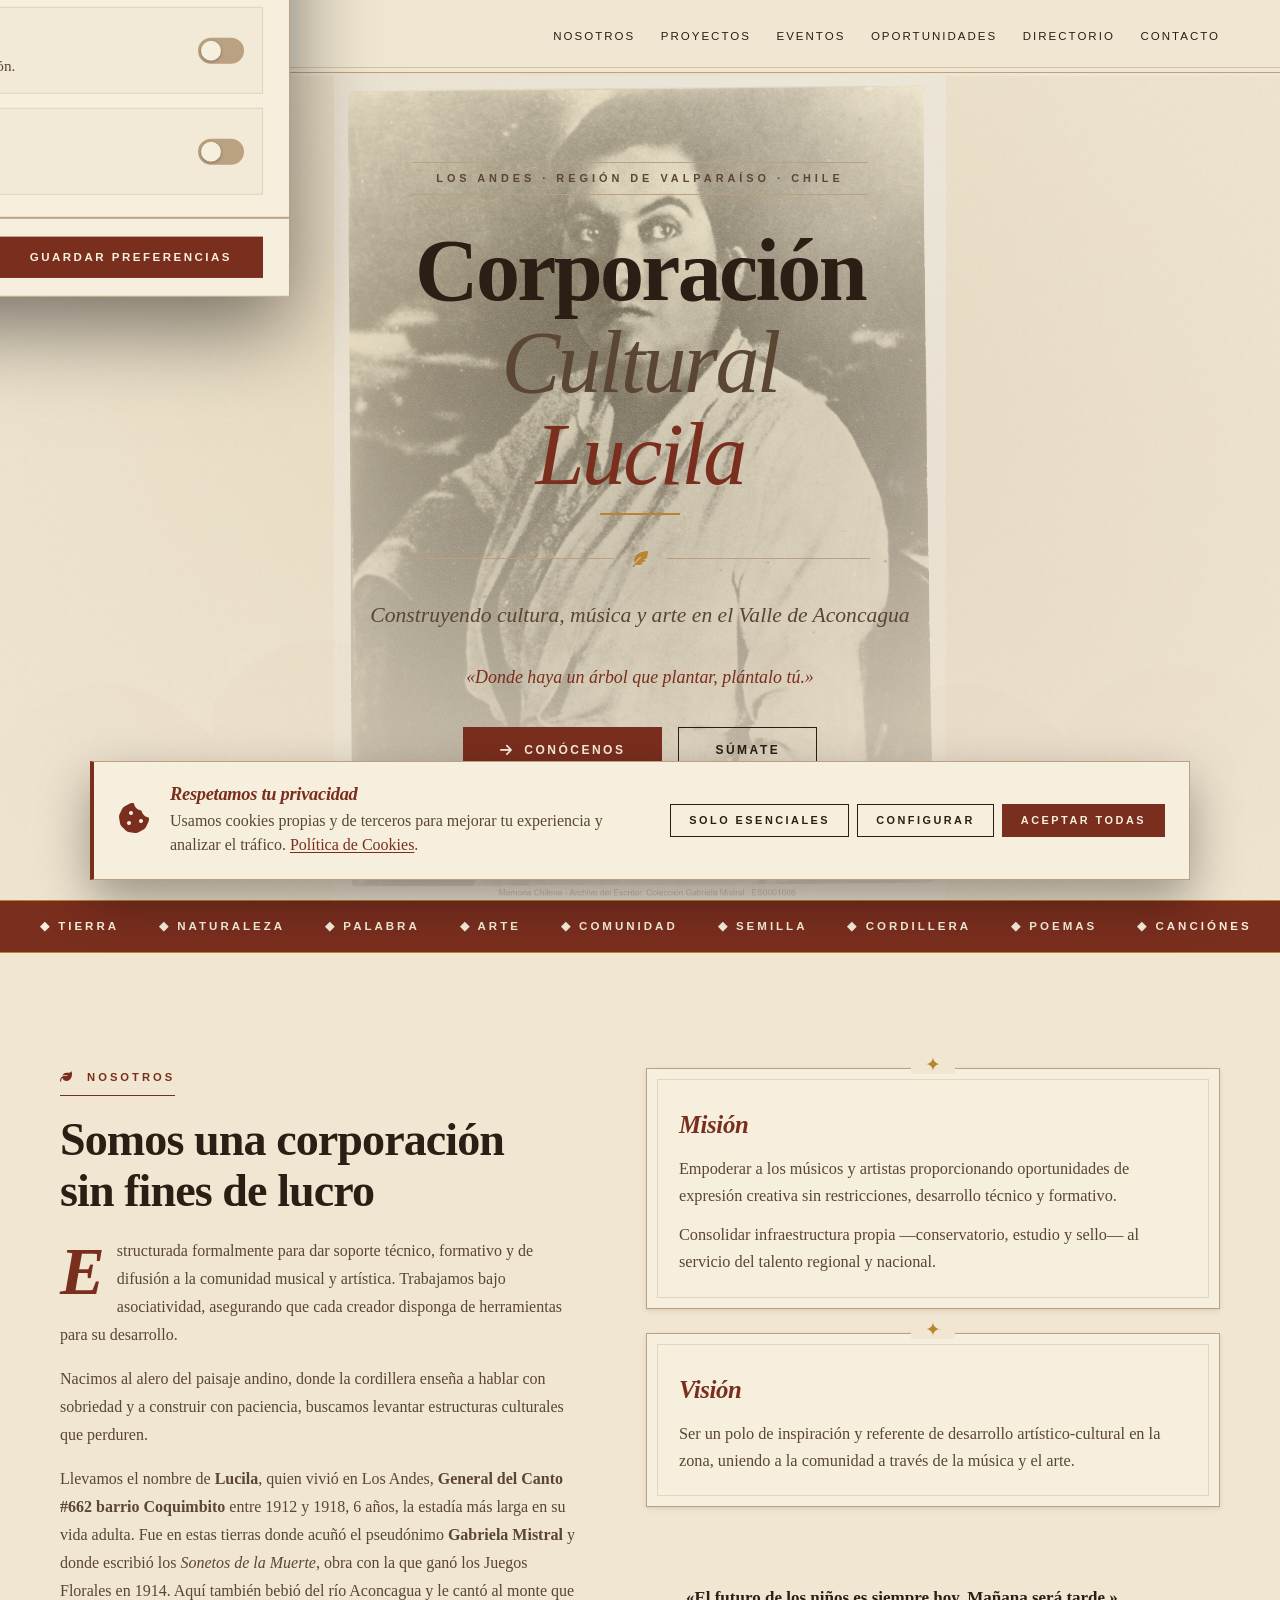
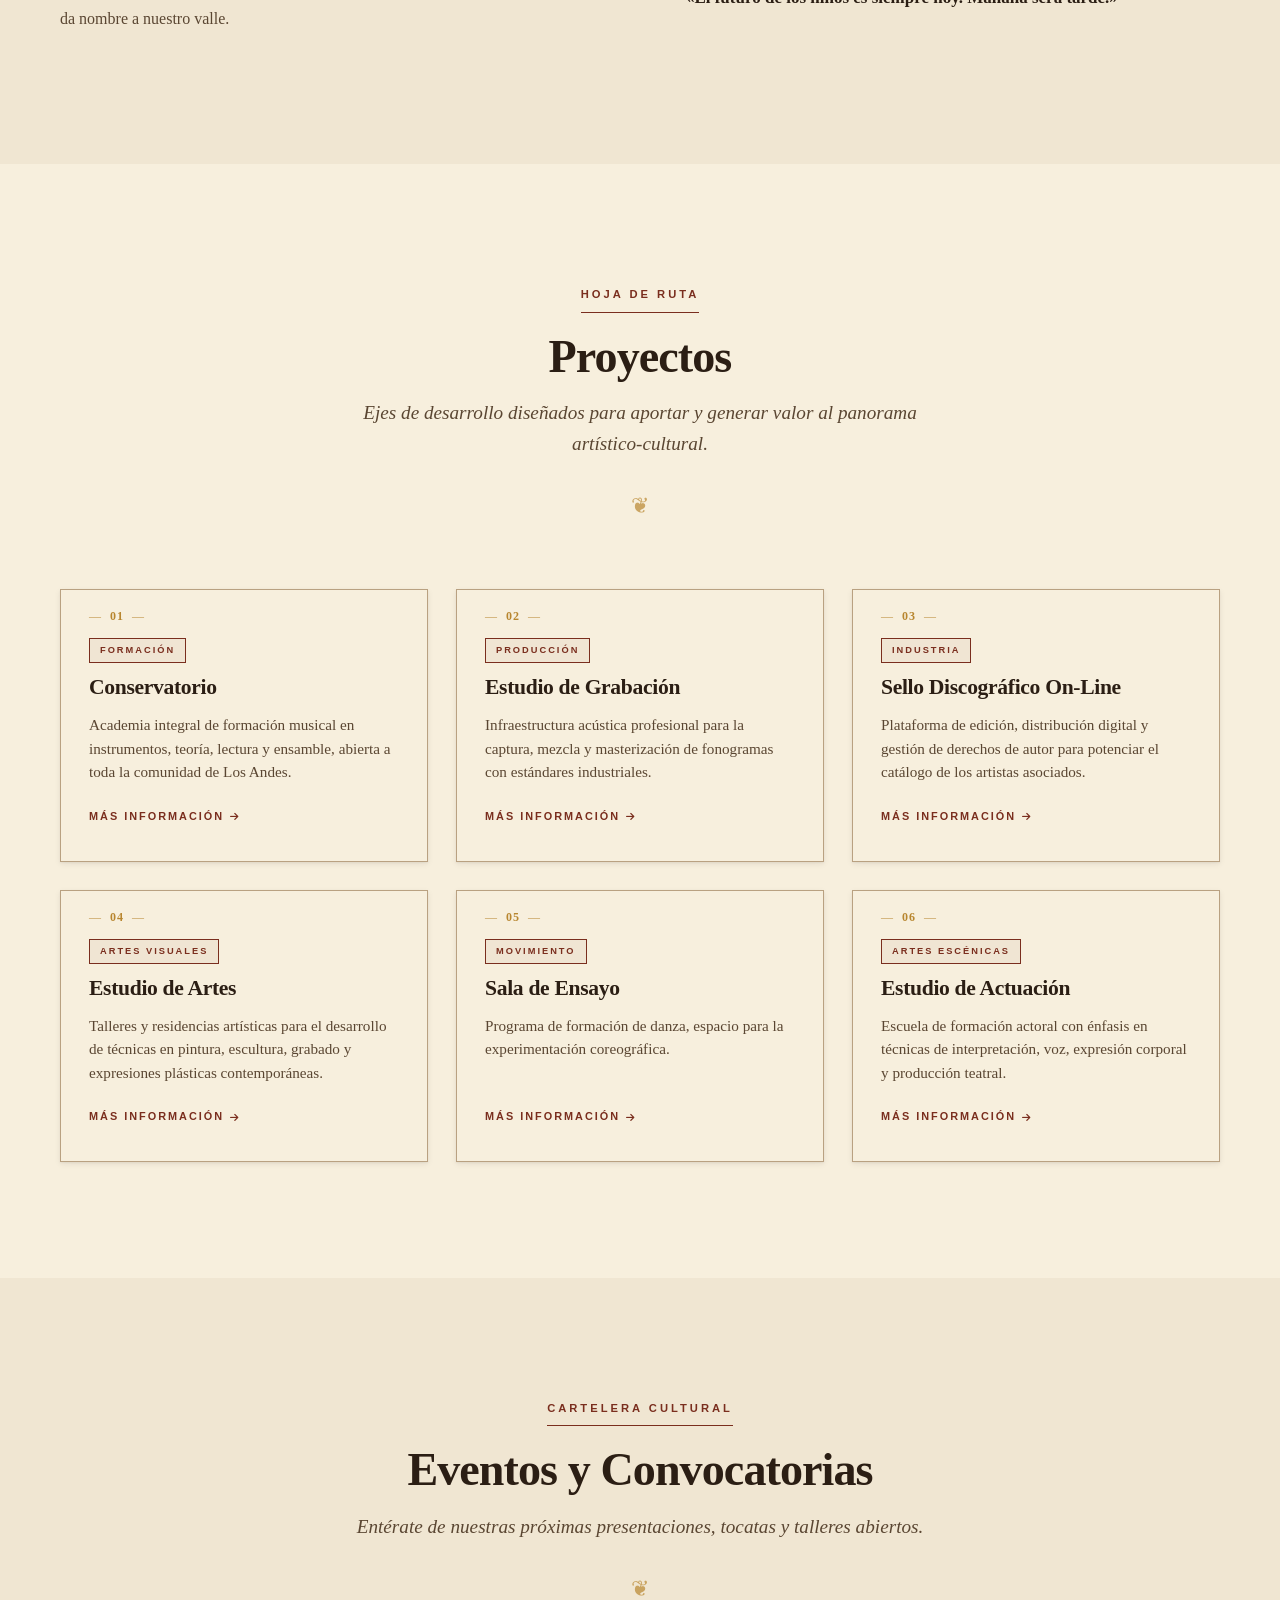
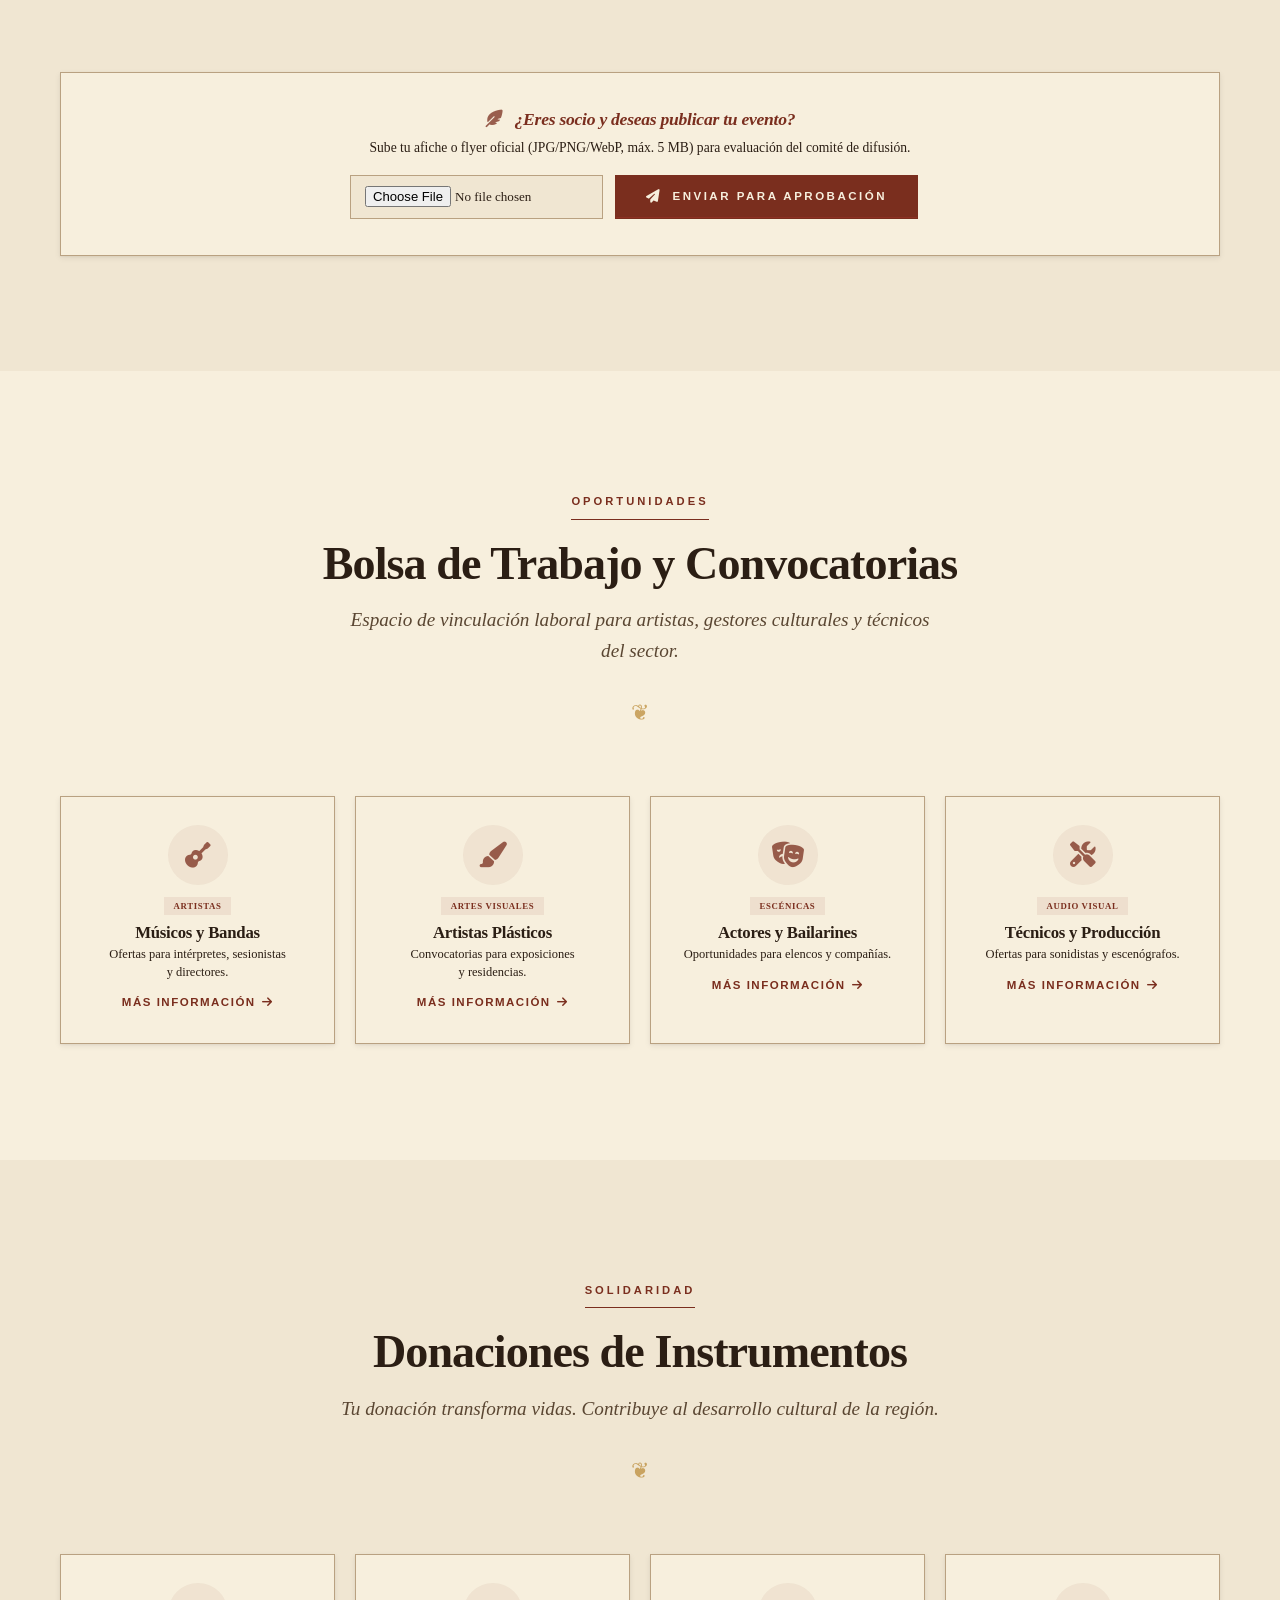
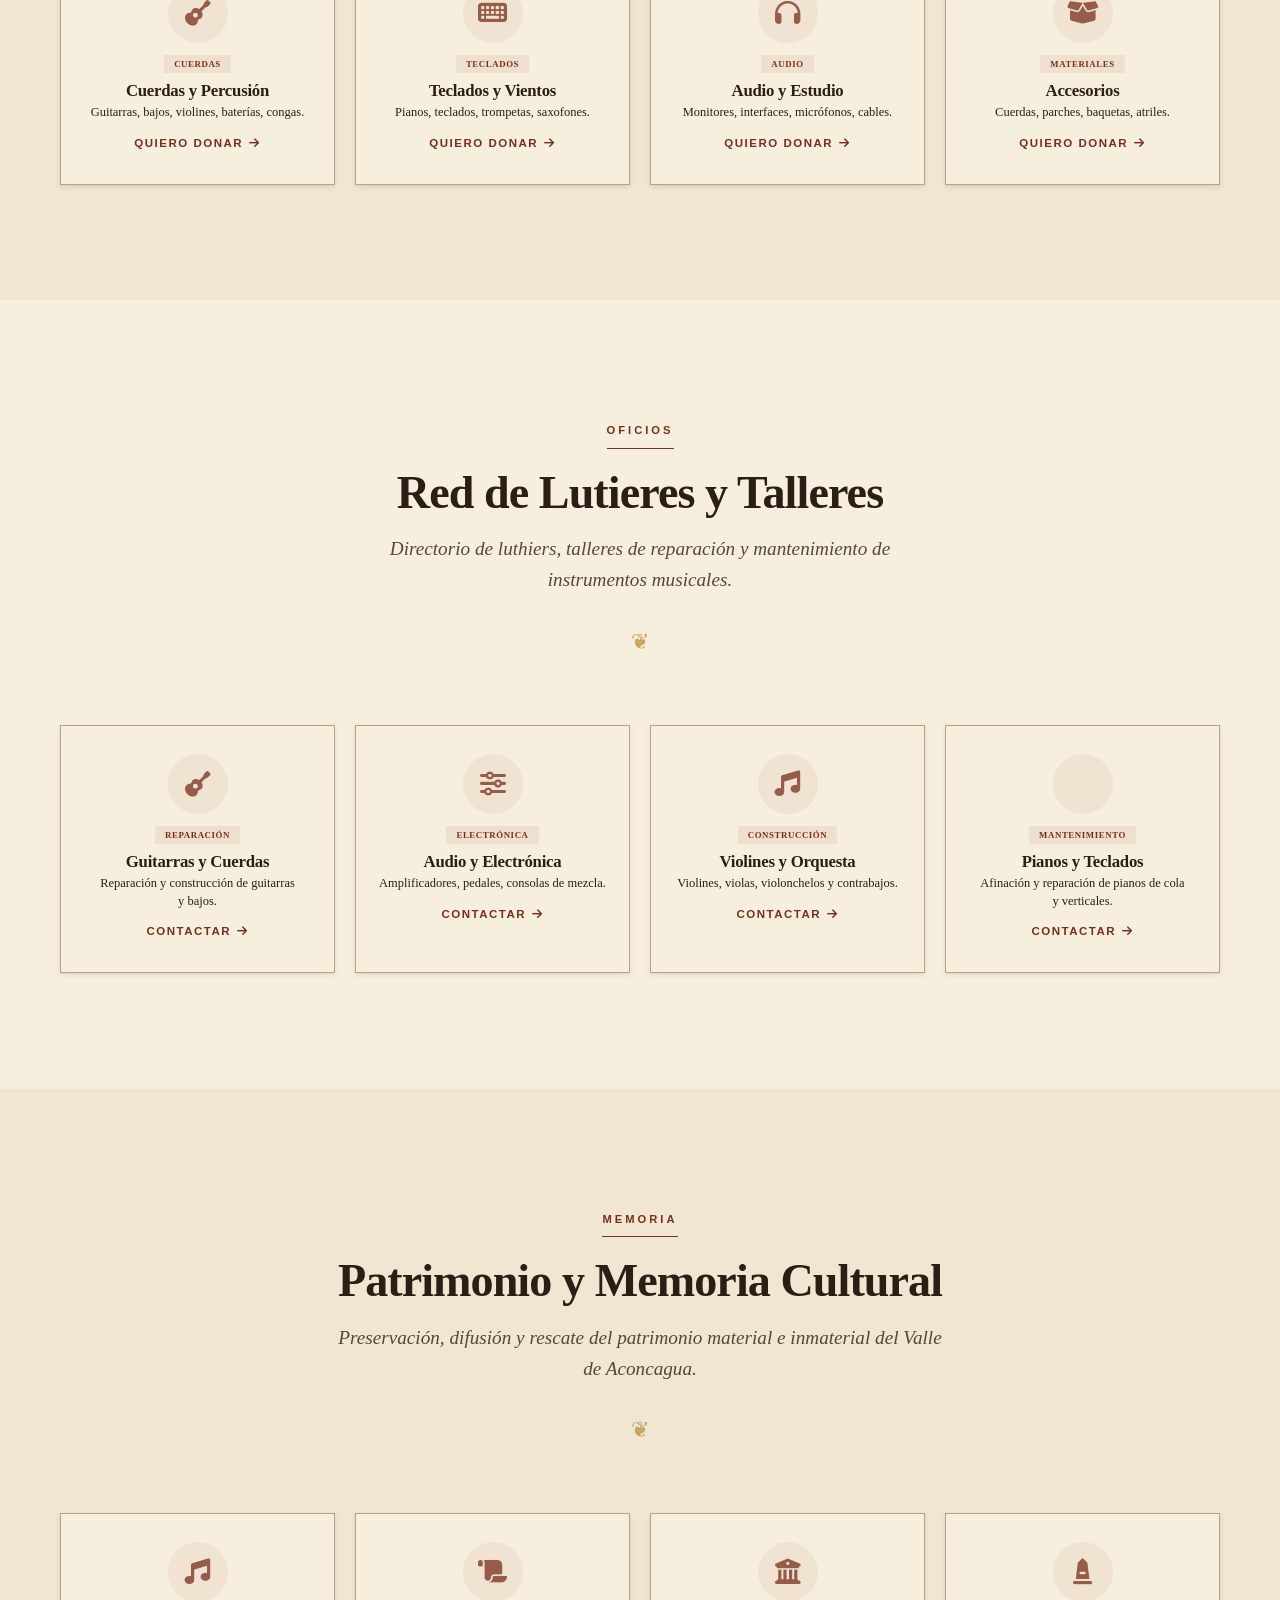
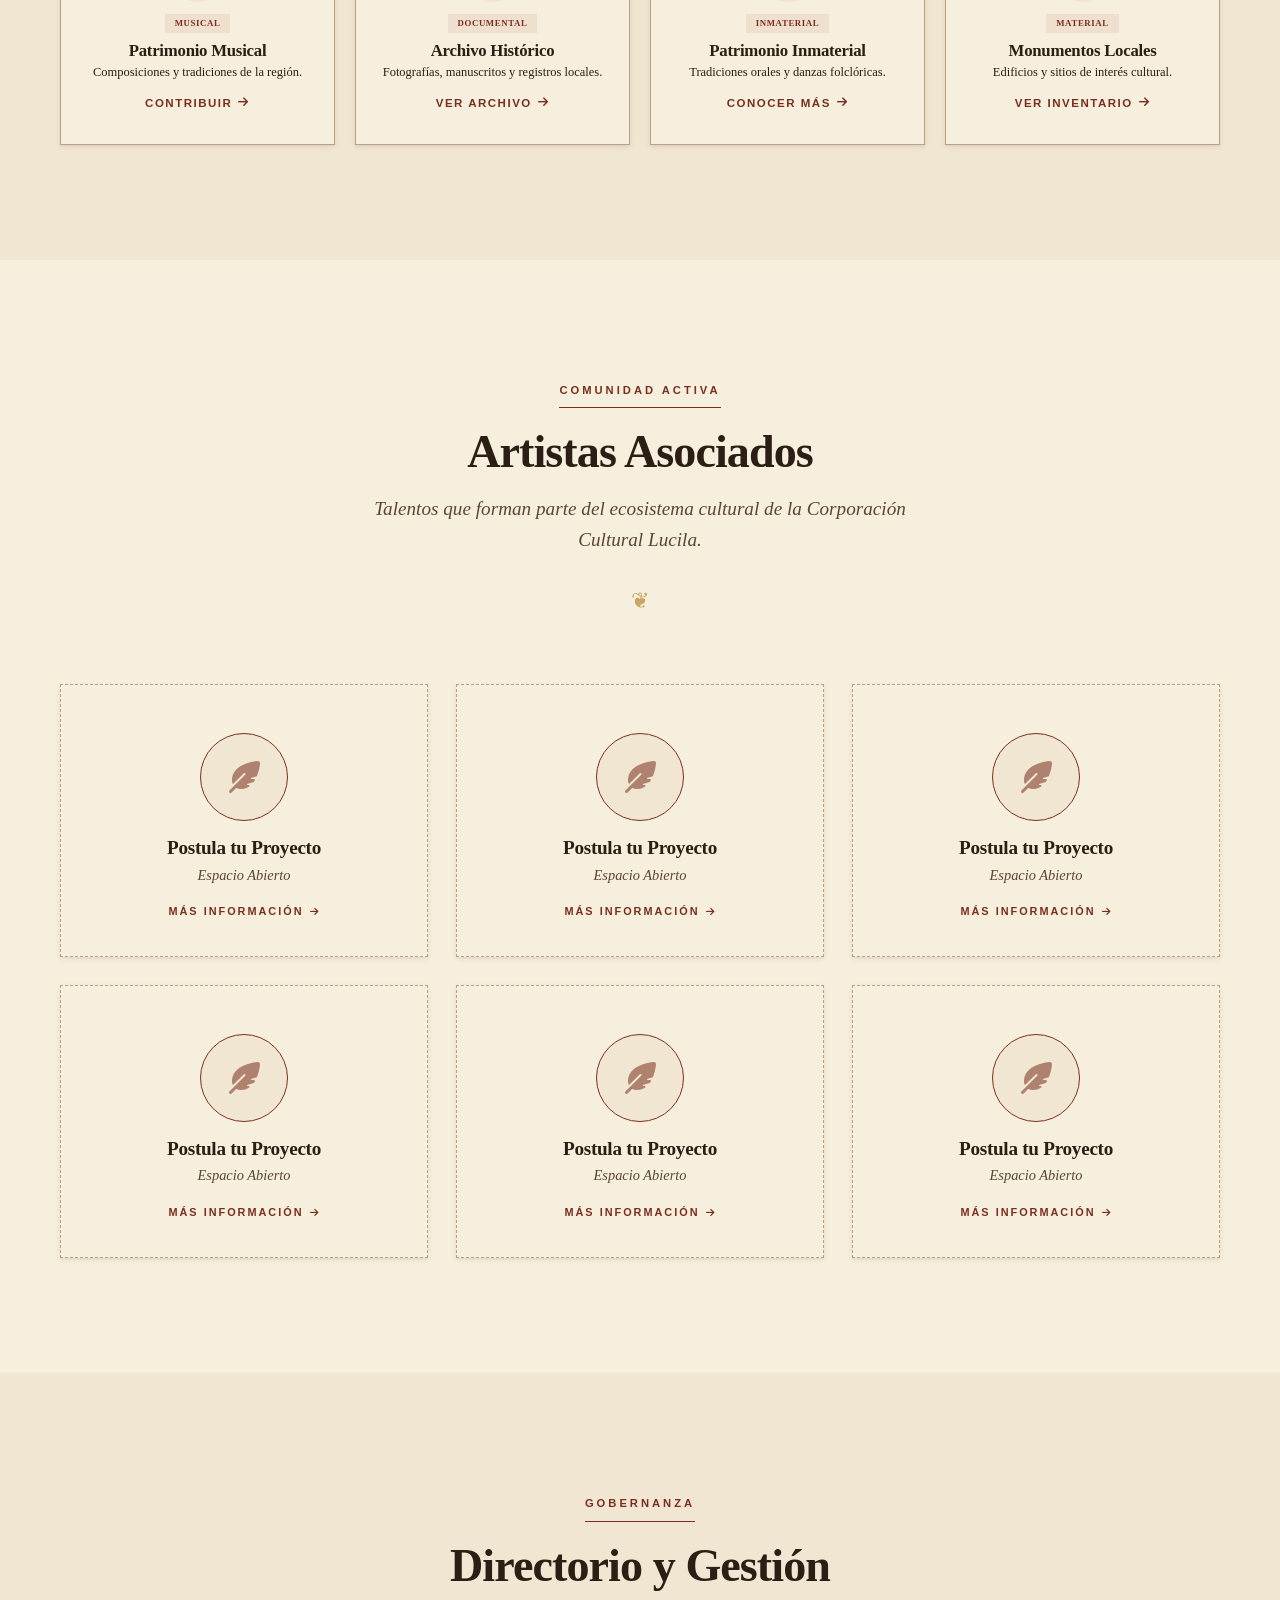
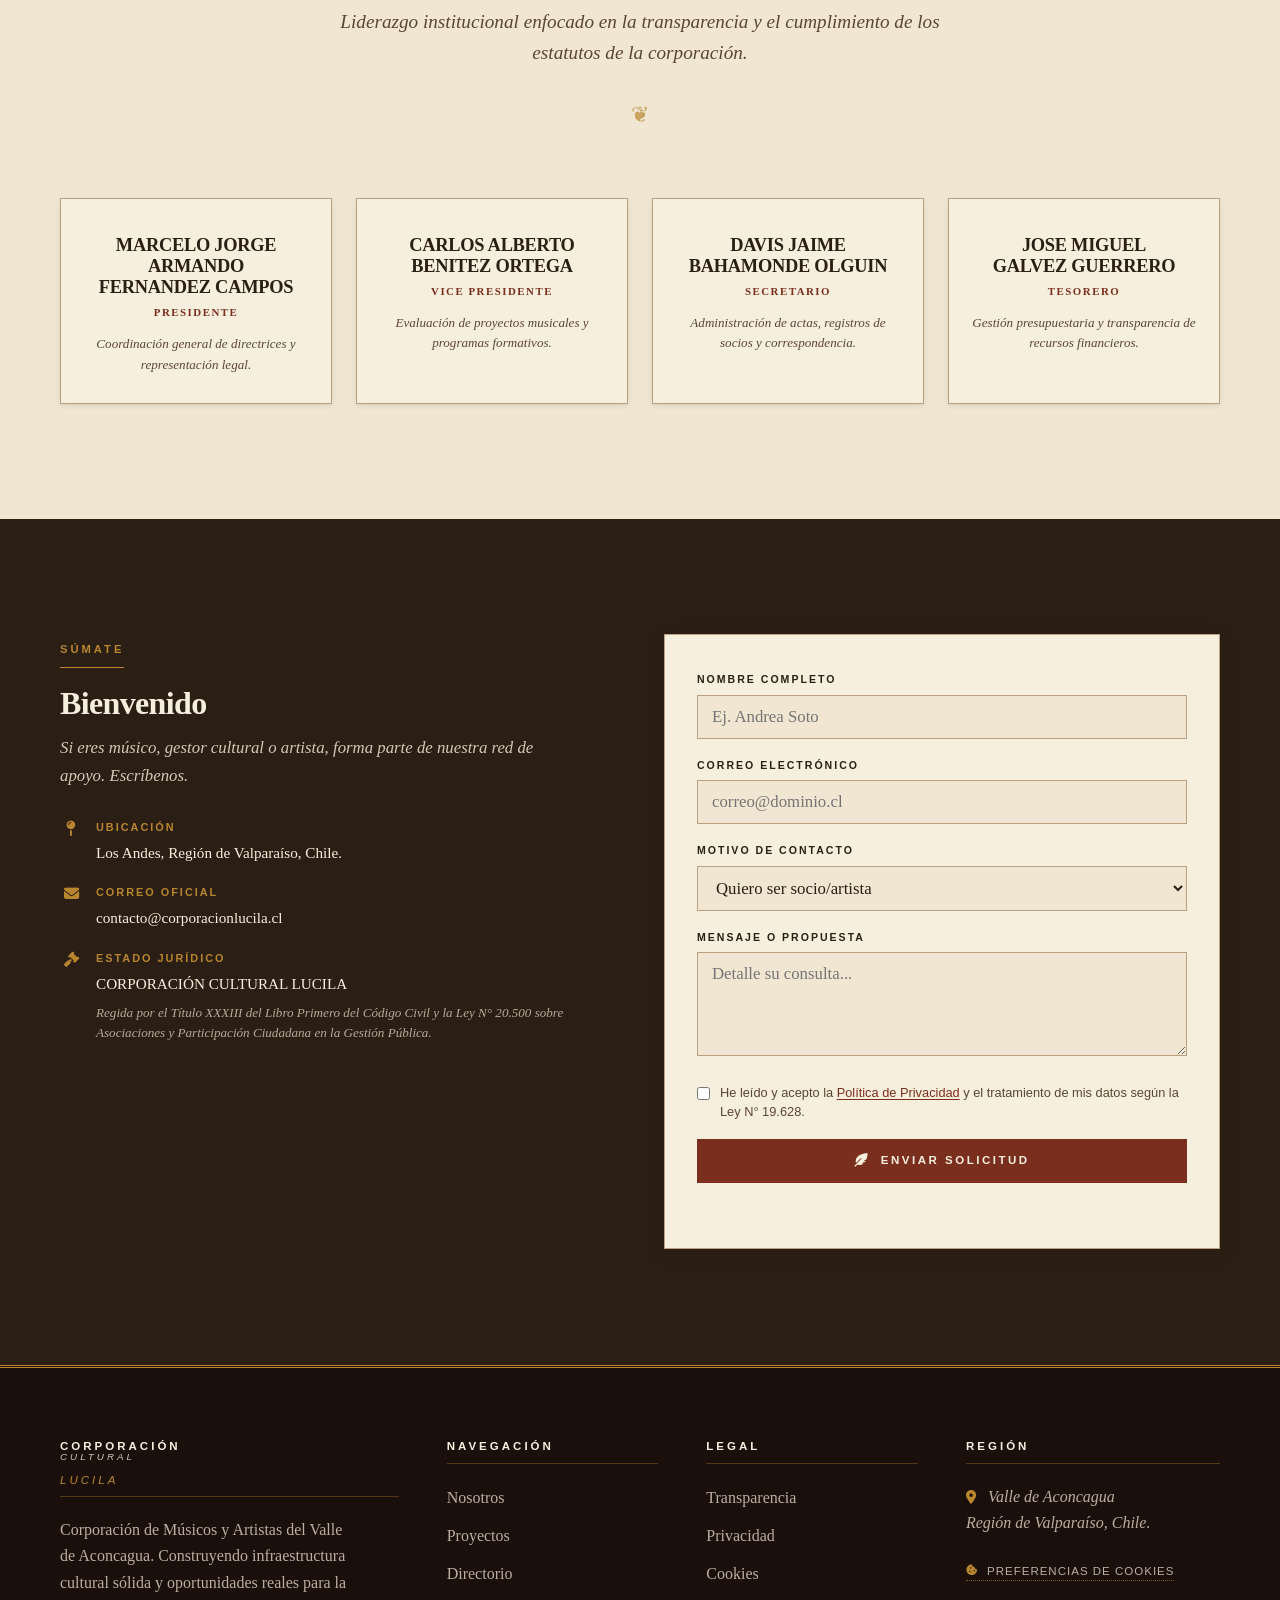
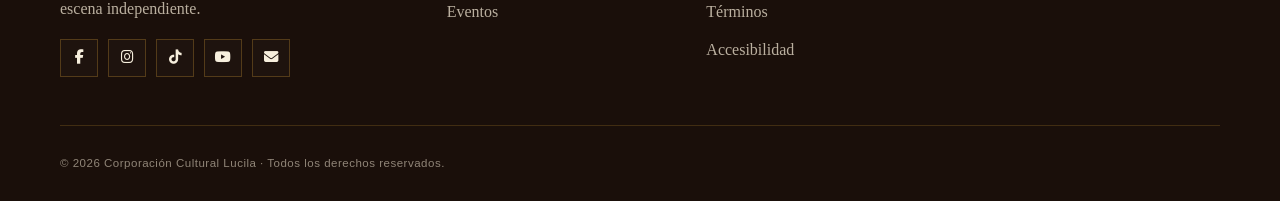
==== commit 6658c168: "fix: modal cookies centrado, modal móvil y estructura artistas" ====
--- a/index.html
+++ b/index.html
@@ -403,62 +403,61 @@
     </section>
 
     <!-- ============ ARTISTAS ============ -->
+
     <section id="artistas" class="section section--cream" aria-labelledby="artistas-title">
-      <div class="container">
-        <header class="section-header text-center">
-          <span class="eyebrow">Comunidad Activa</span>
-          <h2 id="artistas-title" class="title-display">Artistas Asociados</h2>
-          <p class="section-lead">Talentos que forman parte del ecosistema cultural de la Corporación Cultural Lucila.</p>
-          <div class="header-flourish" aria-hidden="true"><span>❦</span></div>
-        </header>
-        <article class="artist-card artist-card--open">
-          <div class="artists-grid">
-  <article class="artist-card artist-card--open">
-    <div class="artist-card__frame"><i class="fas fa-feather-alt" aria-hidden="true"></i></div>
-    <h3>Postula tu Proyecto</h3>
-    <p>Espacio Abierto</p>
-    <a href="#contacto" class="link-arrow">Más información <i class="fas fa-arrow-right" aria-hidden="true"></i></a>
-  </article>
-
-  <article class="artist-card artist-card--open">
-    <div class="artist-card__frame"><i class="fas fa-feather-alt" aria-hidden="true"></i></div>
-    <h3>Postula tu Proyecto</h3>
-    <p>Espacio Abierto</p>
-    <a href="#contacto" class="link-arrow">Más información <i class="fas fa-arrow-right" aria-hidden="true"></i></a>
-  </article>
-
-  <article class="artist-card artist-card--open">
-    <div class="artist-card__frame"><i class="fas fa-feather-alt" aria-hidden="true"></i></div>
-    <h3>Postula tu Proyecto</h3>
-    <p>Espacio Abierto</p>
-    <a href="#contacto" class="link-arrow">Más información <i class="fas fa-arrow-right" aria-hidden="true"></i></a>
-  </article>
-
-  <article class="artist-card artist-card--open">
-    <div class="artist-card__frame"><i class="fas fa-feather-alt" aria-hidden="true"></i></div>
-    <h3>Postula tu Proyecto</h3>
-    <p>Espacio Abierto</p>
-    <a href="#contacto" class="link-arrow">Más información <i class="fas fa-arrow-right" aria-hidden="true"></i></a>
-  </article>
-
-  <article class="artist-card artist-card--open">
-    <div class="artist-card__frame"><i class="fas fa-feather-alt" aria-hidden="true"></i></div>
-    <h3>Postula tu Proyecto</h3>
-    <p>Espacio Abierto</p>
-    <a href="#contacto" class="link-arrow">Más información <i class="fas fa-arrow-right" aria-hidden="true"></i></a>
-  </article>
-
-  <article class="artist-card artist-card--open">
-    <div class="artist-card__frame"><i class="fas fa-feather-alt" aria-hidden="true"></i></div>
-    <h3>Postula tu Proyecto</h3>
-    <p>Espacio Abierto</p>
-    <a href="#contacto" class="link-arrow">Más información <i class="fas fa-arrow-right" aria-hidden="true"></i></a>
-  </article>
-</div>
-          </article>
-        </div>
-      </div>
-    </section>
+  <div class="container">
+    <header class="section-header text-center">
+      <span class="eyebrow">Comunidad Activa</span>
+      <h2 id="artistas-title" class="title-display">Artistas Asociados</h2>
+      <p class="section-lead">Talentos que forman parte del ecosistema cultural de la Corporación Cultural Lucila.</p>
+      <div class="header-flourish" aria-hidden="true"><span>❦</span></div>
+    </header>
+
+    <div class="artists-grid">
+      <article class="artist-card artist-card--open">
+        <div class="artist-card__frame"><i class="fas fa-feather-alt" aria-hidden="true"></i></div>
+        <h3>Postula tu Proyecto</h3>
+        <p>Espacio Abierto</p>
+        <a href="#contacto" class="link-arrow">Más información <i class="fas fa-arrow-right" aria-hidden="true"></i></a>
+      </article>
+
+      <article class="artist-card artist-card--open">
+        <div class="artist-card__frame"><i class="fas fa-feather-alt" aria-hidden="true"></i></div>
+        <h3>Postula tu Proyecto</h3>
+        <p>Espacio Abierto</p>
+        <a href="#contacto" class="link-arrow">Más información <i class="fas fa-arrow-right" aria-hidden="true"></i></a>
+      </article>
+
+      <article class="artist-card artist-card--open">
+        <div class="artist-card__frame"><i class="fas fa-feather-alt" aria-hidden="true"></i></div>
+        <h3>Postula tu Proyecto</h3>
+        <p>Espacio Abierto</p>
+        <a href="#contacto" class="link-arrow">Más información <i class="fas fa-arrow-right" aria-hidden="true"></i></a>
+      </article>
+
+      <article class="artist-card artist-card--open">
+        <div class="artist-card__frame"><i class="fas fa-feather-alt" aria-hidden="true"></i></div>
+        <h3>Postula tu Proyecto</h3>
+        <p>Espacio Abierto</p>
+        <a href="#contacto" class="link-arrow">Más información <i class="fas fa-arrow-right" aria-hidden="true"></i></a>
+      </article>
+
+      <article class="artist-card artist-card--open">
+        <div class="artist-card__frame"><i class="fas fa-feather-alt" aria-hidden="true"></i></div>
+        <h3>Postula tu Proyecto</h3>
+        <p>Espacio Abierto</p>
+        <a href="#contacto" class="link-arrow">Más información <i class="fas fa-arrow-right" aria-hidden="true"></i></a>
+      </article>
+
+      <article class="artist-card artist-card--open">
+        <div class="artist-card__frame"><i class="fas fa-feather-alt" aria-hidden="true"></i></div>
+        <h3>Postula tu Proyecto</h3>
+        <p>Espacio Abierto</p>
+        <a href="#contacto" class="link-arrow">Más información <i class="fas fa-arrow-right" aria-hidden="true"></i></a>
+      </article>
+    </div>
+  </div>
+</section>
 
     <!-- ============ DIRECTORIO ============ -->
     <section id="directorio" class="section section--paper" aria-labelledby="directorio-title">
@@ -537,7 +536,6 @@
 
   <!-- ============ FOOTER ============ -->
   <footer class="footer">
-    </div>
     <div class="container">
       <div class="footer-grid">
         <div class="footer-col footer-col--brand">
--- a/assets/css/components.css
+++ b/assets/css/components.css
@@ -1,6 +1,6 @@
 /* ==========================================================================
    COMPONENTES — Corporación Cultural Lucila
-   v3.0 · Layout 3 columnas, footer y cookies corregidos
+   v4.0 · Modal centrado con transform (funciona PC + móvil)
    ========================================================================== */
 
 /* ============================ PROYECTOS ============================ */
@@ -364,18 +364,9 @@
   margin-top: auto;
 }
 
-.artist-card .link-arrow i {
-  font-size: 0.6rem;
-  transition: var(--trans);
-}
-
-.artist-card .link-arrow:hover {
-  border-bottom-color: var(--rojo-oxido, #7A2E1E);
-}
-
-.artist-card .link-arrow:hover i {
-  transform: translateX(4px);
-}
+.artist-card .link-arrow i { font-size: 0.6rem; transition: var(--trans); }
+.artist-card .link-arrow:hover { border-bottom-color: var(--rojo-oxido, #7A2E1E); }
+.artist-card .link-arrow:hover i { transform: translateX(4px); }
 
 .artist-card--open {
   border-style: dashed;
@@ -406,6 +397,7 @@
   color: var(--papel-claro, #F7EFDD);
   border-color: var(--rojo-oxido, #7A2E1E);
 }
+
 /* ============================ DIRECTORIO ============================ */
 .board-grid {
   display: grid;
@@ -489,10 +481,7 @@
   margin-bottom: 1.8rem;
 }
 
-.contact-details {
-  display: grid;
-  gap: 20px;
-}
+.contact-details { display: grid; gap: 20px; }
 
 .contact-details li {
   display: flex;
@@ -689,11 +678,7 @@
   color: rgba(240, 230, 210, 0.75);
 }
 
-.footer-col ul {
-  display: grid;
-  gap: 10px;
-  list-style: none;
-}
+.footer-col ul { display: grid; gap: 10px; list-style: none; }
 
 .footer-col ul li a {
   font-family: var(--serif-body, 'Cormorant Garamond', serif);
@@ -787,15 +772,7 @@
   gap: 12px;
 }
 
-.footer-bottom__quote {
-  font-family: var(--serif-body, 'Cormorant Garamond', serif) !important;
-  font-style: italic;
-  font-size: 0.95rem !important;
-  color: var(--mostaza, #B8862F) !important;
-  opacity: 0.9;
-}
-
-/* ============================ COOKIES ============================ */
+/* ============================ BANNER COOKIES (base escritorio) ============================ */
 .cookie-banner {
   position: fixed;
   bottom: 20px;
@@ -865,27 +842,45 @@
   white-space: nowrap;
 }
 
-/* ============================ COOKIE MODAL ============================ */
+/* ============================ MODAL COOKIES (base escritorio) ============================ */
 .cookie-modal {
+  position: fixed;
+  top: 50%;
+  left: 50%;
+  right: auto;
+  bottom: auto;
+  transform: translate(-50%, -50%);
+  margin: 0;
+  inset: auto;
+
+  width: calc(100% - 40px);
+  max-width: 580px;
+  max-height: 85vh;
+
+  padding: 0;
   border: 1px solid var(--sepia-linea, #B9A181);
-  padding: 0;
-  max-width: 580px;
-  width: calc(100% - 40px);
   background: var(--papel-claro, #F7EFDD);
   box-shadow: 0 30px 80px rgba(0, 0, 0, 0.5);
+  color: var(--tinta, #2B1E14);
+
+  display: flex;
+  flex-direction: column;
+  overflow: hidden;
+
   z-index: 100000;
-  color: var(--tinta, #2B1E14);
 }
 
 .cookie-modal::backdrop {
   background: rgba(26, 15, 10, 0.75);
   backdrop-filter: blur(4px);
+  -webkit-backdrop-filter: blur(4px);
 }
 
 .cookie-modal__form {
   display: flex;
   flex-direction: column;
   max-height: 85vh;
+  overflow: hidden;
 }
 
 .cookie-modal__header {
@@ -894,6 +889,7 @@
   align-items: center;
   padding: 22px 26px;
   border-bottom: 2px solid var(--sepia-linea, #B9A181);
+  flex-shrink: 0;
 }
 
 .cookie-modal__header h3 {
@@ -901,6 +897,7 @@
   font-size: 1.35rem;
   font-style: italic;
   color: var(--rojo-oxido, #7A2E1E);
+  margin: 0;
 }
 
 .cookie-modal__close {
@@ -910,7 +907,11 @@
   align-items: center;
   justify-content: center;
   color: var(--tinta-suave, #5A4632);
-  transition: var(--trans);
+  transition: var(--trans, 0.3s ease);
+  background: none;
+  border: none;
+  cursor: pointer;
+  flex-shrink: 0;
 }
 
 .cookie-modal__close:hover {
@@ -924,6 +925,7 @@
   overflow-x: hidden;
   display: grid;
   gap: 14px;
+  flex: 1 1 auto;
 }
 
 .cookie-option {
@@ -934,12 +936,12 @@
   padding: 16px 18px;
   background: rgba(240, 230, 210, 0.6);
   border: 1px solid rgba(122, 46, 30, 0.12);
-  min-width: 0;   /* deja que los hijos puedan encogerse */
+  min-width: 0;
 }
 
 .cookie-option > div {
   flex: 1 1 auto;
-  min-width: 0;   /* crítico: permite que el texto haga wrap */
+  min-width: 0;
 }
 
 .cookie-option strong {
@@ -956,6 +958,50 @@
   line-height: 1.45;
   color: var(--tinta-suave, #5A4632);
   margin: 0;
+}
+
+.cookie-toggle {
+  position: relative;
+  display: inline-block;
+  width: 46px;
+  height: 26px;
+  flex-shrink: 0;
+}
+
+.cookie-toggle input { opacity: 0; width: 0; height: 0; }
+
+.cookie-toggle__slider {
+  position: absolute;
+  inset: 0;
+  background: var(--sepia-linea, #B9A181);
+  border-radius: 999px;
+  transition: var(--trans, 0.3s ease);
+  cursor: pointer;
+}
+
+.cookie-toggle__slider::before {
+  content: "";
+  position: absolute;
+  width: 20px;
+  height: 20px;
+  left: 3px;
+  top: 3px;
+  background: var(--papel-claro, #F7EFDD);
+  border-radius: 50%;
+  transition: var(--trans, 0.3s ease);
+  box-shadow: 0 1px 3px rgba(0, 0, 0, 0.3);
+}
+
+.cookie-toggle input:checked + .cookie-toggle__slider {
+  background: var(--rojo-oxido, #7A2E1E);
+}
+
+.cookie-toggle input:checked + .cookie-toggle__slider::before {
+  transform: translateX(20px);
+}
+
+.cookie-toggle input:focus-visible + .cookie-toggle__slider {
+  box-shadow: 0 0 0 3px rgba(122, 46, 30, 0.35);
 }
 
 .cookie-toggle--always-on {
@@ -979,24 +1025,5 @@
   gap: 10px;
   justify-content: flex-end;
   flex-wrap: wrap;
-}
-
-/* ============================ RESPONSIVE ============================ */
-@media (max-width: 1024px) {
-  .projects-grid,
-  .events-grid,
-  .board-grid,
-  .icon-grid,
-  .artists-grid { grid-template-columns: repeat(2, 1fr); }
-  /* ... resto igual ... */
-}
-
-@media (max-width: 640px) {
-  .projects-grid,
-  .events-grid,
-  .board-grid,
-  .icon-grid,
-  .artists-grid,
-  .footer-grid { grid-template-columns: 1fr; }
-  /* ... resto igual ... */
+  flex-shrink: 0;
 }
--- a/assets/css/responsive.css
+++ b/assets/css/responsive.css
@@ -1,5 +1,5 @@
 /* ==========================================================================
-   RESPONSIVE — Correcciones de espaciado y márgenes
+   RESPONSIVE — Correcciones de espaciado, márgenes y modal
    ========================================================================== */
 
 @media (max-width: 1100px) {
@@ -14,9 +14,7 @@
 }
 
 @media (max-width: 820px) {
-  :root {
-    --navbar-height: 68px;
-  }
+  :root { --navbar-height: 68px; }
 
   .navbar { padding: 12px 0; }
   .navbar__logo img { height: 36px; }
@@ -45,7 +43,9 @@
   .projects-grid,
   .board-grid,
   .events-grid,
-  .icon-grid { grid-template-columns: 1fr; }
+  .icon-grid,
+  .artists-grid { grid-template-columns: 1fr; }
+
   .footer-grid { grid-template-columns: 1fr; gap: 28px; }
 
   .footer-bottom {
@@ -54,21 +54,104 @@
     gap: 10px;
   }
 
+  /* ============================ BANNER COOKIES MÓVIL ============================ */
   .cookie-banner {
-    bottom: 0; left: 0; right: 0;
-    border-top: 4px double var(--rojo-oxido);
+    position: fixed;
+    bottom: 0;
+    left: 0;
+    right: 0;
+    top: auto;
+    margin: 0;
+    width: 100%;
     max-width: 100%;
+    transform: none;
+    border-radius: 0;
+    border-left: none;
+    border-top: 4px solid var(--rojo-oxido, #7A2E1E);
+    padding: 20px 18px 22px;
+    max-height: 85vh;
+    overflow-y: auto;
+    animation: none;
   }
-  .cookie-banner__content {
+
+  .cookie-banner__content { display: block; text-align: center; }
+  .cookie-banner__icon { display: none; }
+  .cookie-banner__text h3 { font-size: 1.05rem; margin-bottom: 6px; }
+  .cookie-banner__text p { font-size: 0.9rem; margin-bottom: 14px; }
+
+  .cookie-banner__actions {
+    display: grid;
     grid-template-columns: 1fr;
-    text-align: center;
-    gap: 16px;
+    gap: 8px;
+    width: 100%;
   }
-  .cookie-banner__icon { display: none; }
-  .cookie-banner__actions { justify-content: center; }
-  .cookie-option { grid-template-columns: 1fr; }
-  .cookie-toggle { justify-self: start; }
 
+  .cookie-banner__actions .btn {
+    width: 100%;
+    padding: 12px 16px;
+    font-size: 0.68rem;
+  }
+
+  /* ============================ MODAL COOKIES MÓVIL ============================ */
+  .cookie-modal {
+    position: fixed !important;
+    top: 50% !important;
+    left: 50% !important;
+    right: auto !important;
+    bottom: auto !important;
+    transform: translate(-50%, -50%) !important;
+    margin: 0 !important;
+    inset: auto !important;
+    width: calc(100vw - 24px) !important;
+    max-width: calc(100vw - 24px) !important;
+    max-height: 88vh !important;
+    border-radius: 4px !important;
+    overflow: hidden !important;
+  }
+
+  .cookie-modal__form { max-height: 88vh !important; }
+
+  .cookie-modal__header { padding: 16px 18px !important; }
+  .cookie-modal__header h3 { font-size: 1.1rem !important; }
+
+  .cookie-modal__body {
+    padding: 16px 18px !important;
+    gap: 12px !important;
+    overflow-y: auto !important;
+  }
+
+  .cookie-option {
+    flex-direction: column !important;
+    align-items: flex-start !important;
+    gap: 10px !important;
+    padding: 14px !important;
+  }
+
+  .cookie-option strong { font-size: 0.98rem !important; }
+  .cookie-option p { font-size: 0.86rem !important; line-height: 1.4 !important; }
+
+  .cookie-toggle { align-self: flex-end; }
+
+  .cookie-toggle--always-on {
+    font-size: 0.6rem !important;
+    letter-spacing: 1px !important;
+    padding: 5px 10px !important;
+    align-self: flex-end;
+  }
+
+  .cookie-modal__footer {
+    padding: 14px 18px !important;
+    flex-direction: column !important;
+    gap: 8px !important;
+  }
+
+  .cookie-modal__footer .btn {
+    width: 100% !important;
+    padding: 12px 16px !important;
+    font-size: 0.7rem !important;
+  }
+
+  /* ============================ HERO MÓVIL ============================ */
   .hero {
     padding: calc(var(--navbar-height) + 40px) 24px 80px;
     min-height: auto;
@@ -91,9 +174,8 @@
 @media (max-width: 520px) {
   .section { padding-top: 56px; padding-bottom: 56px; }
 
-  .hero {
-    padding: calc(var(--navbar-height) + 24px) 18px 60px;
-  }
+  .hero { padding: calc(var(--navbar-height) + 24px) 18px 60px; }
+
   .hero__actions {
     flex-direction: column;
     width: 100%;
@@ -102,9 +184,7 @@
   }
   .hero__actions .btn { width: 100%; }
 
-  .cookie-banner__actions .btn { flex: 1 1 100%; }
   .form-container { padding: 28px 20px; }
-
   .mv-card { padding: 34px 22px 26px; }
   .icon-card { padding: 28px 18px 22px; }
 }
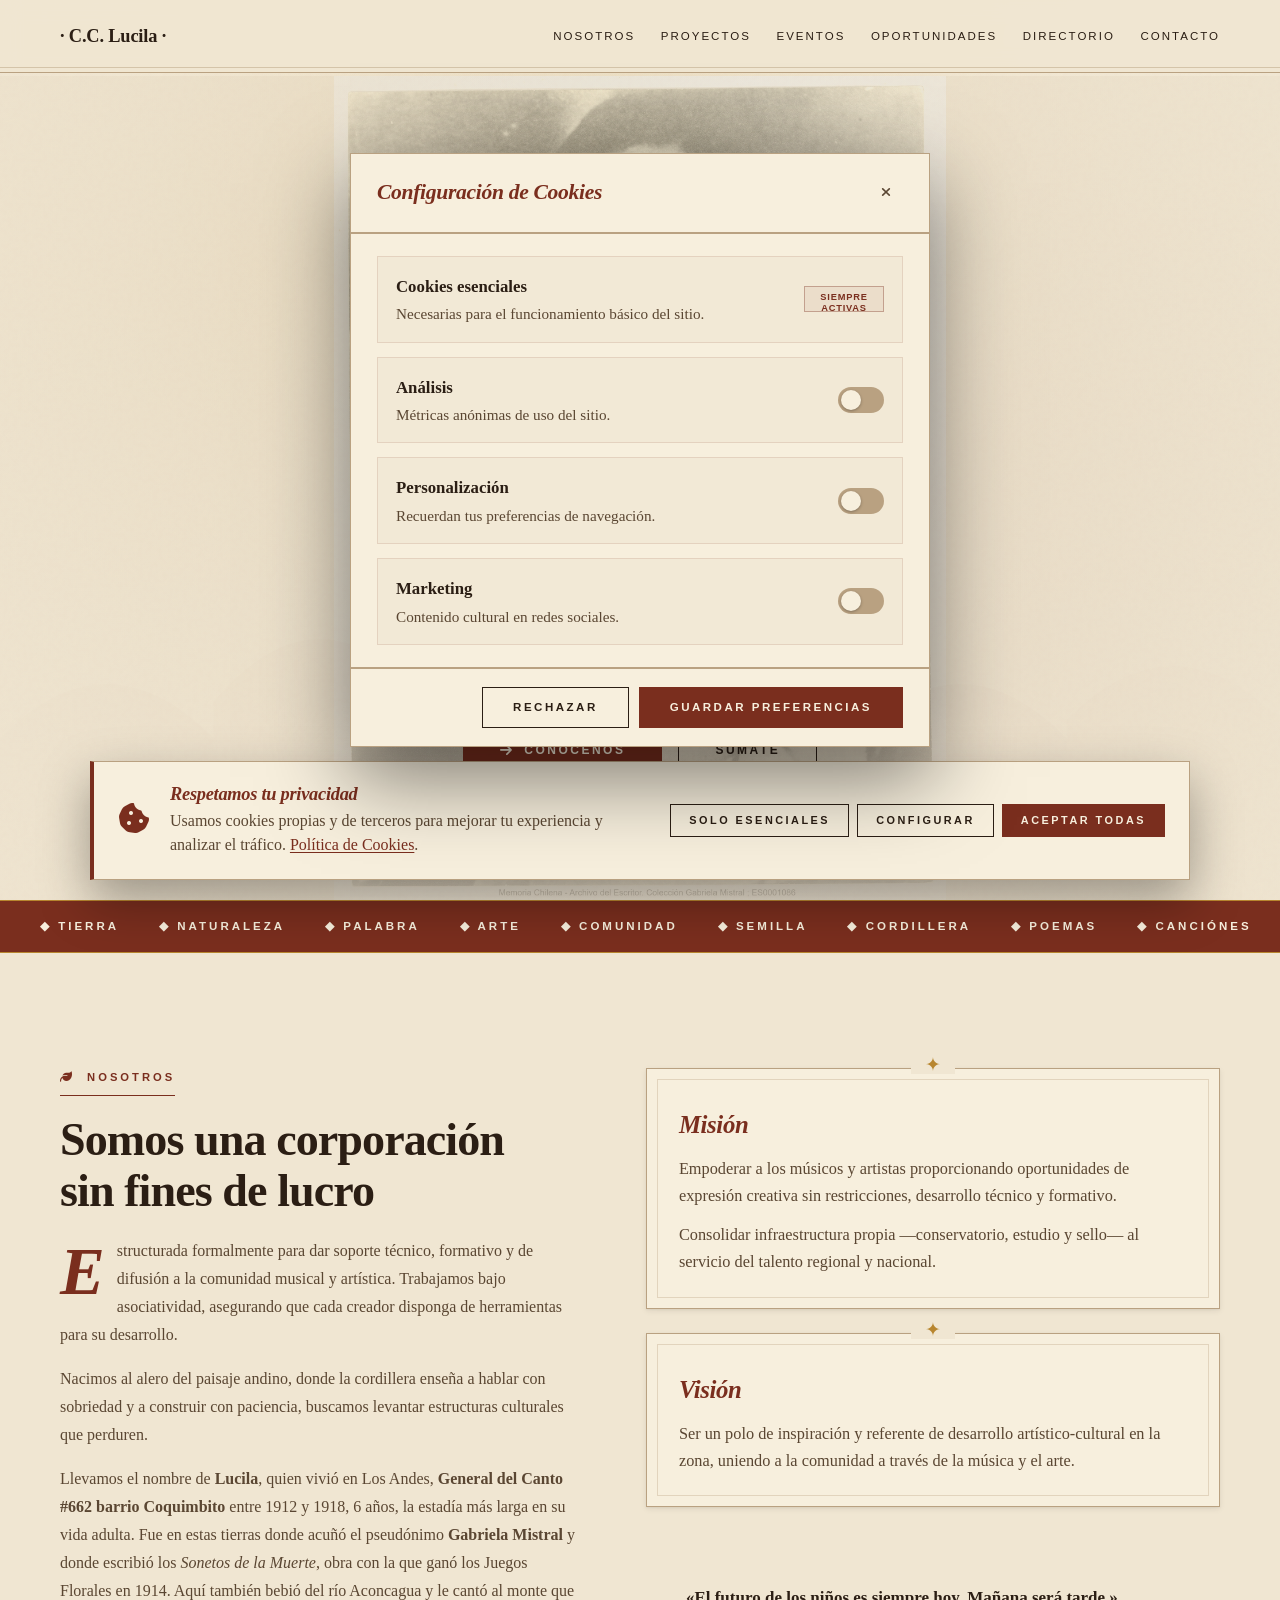
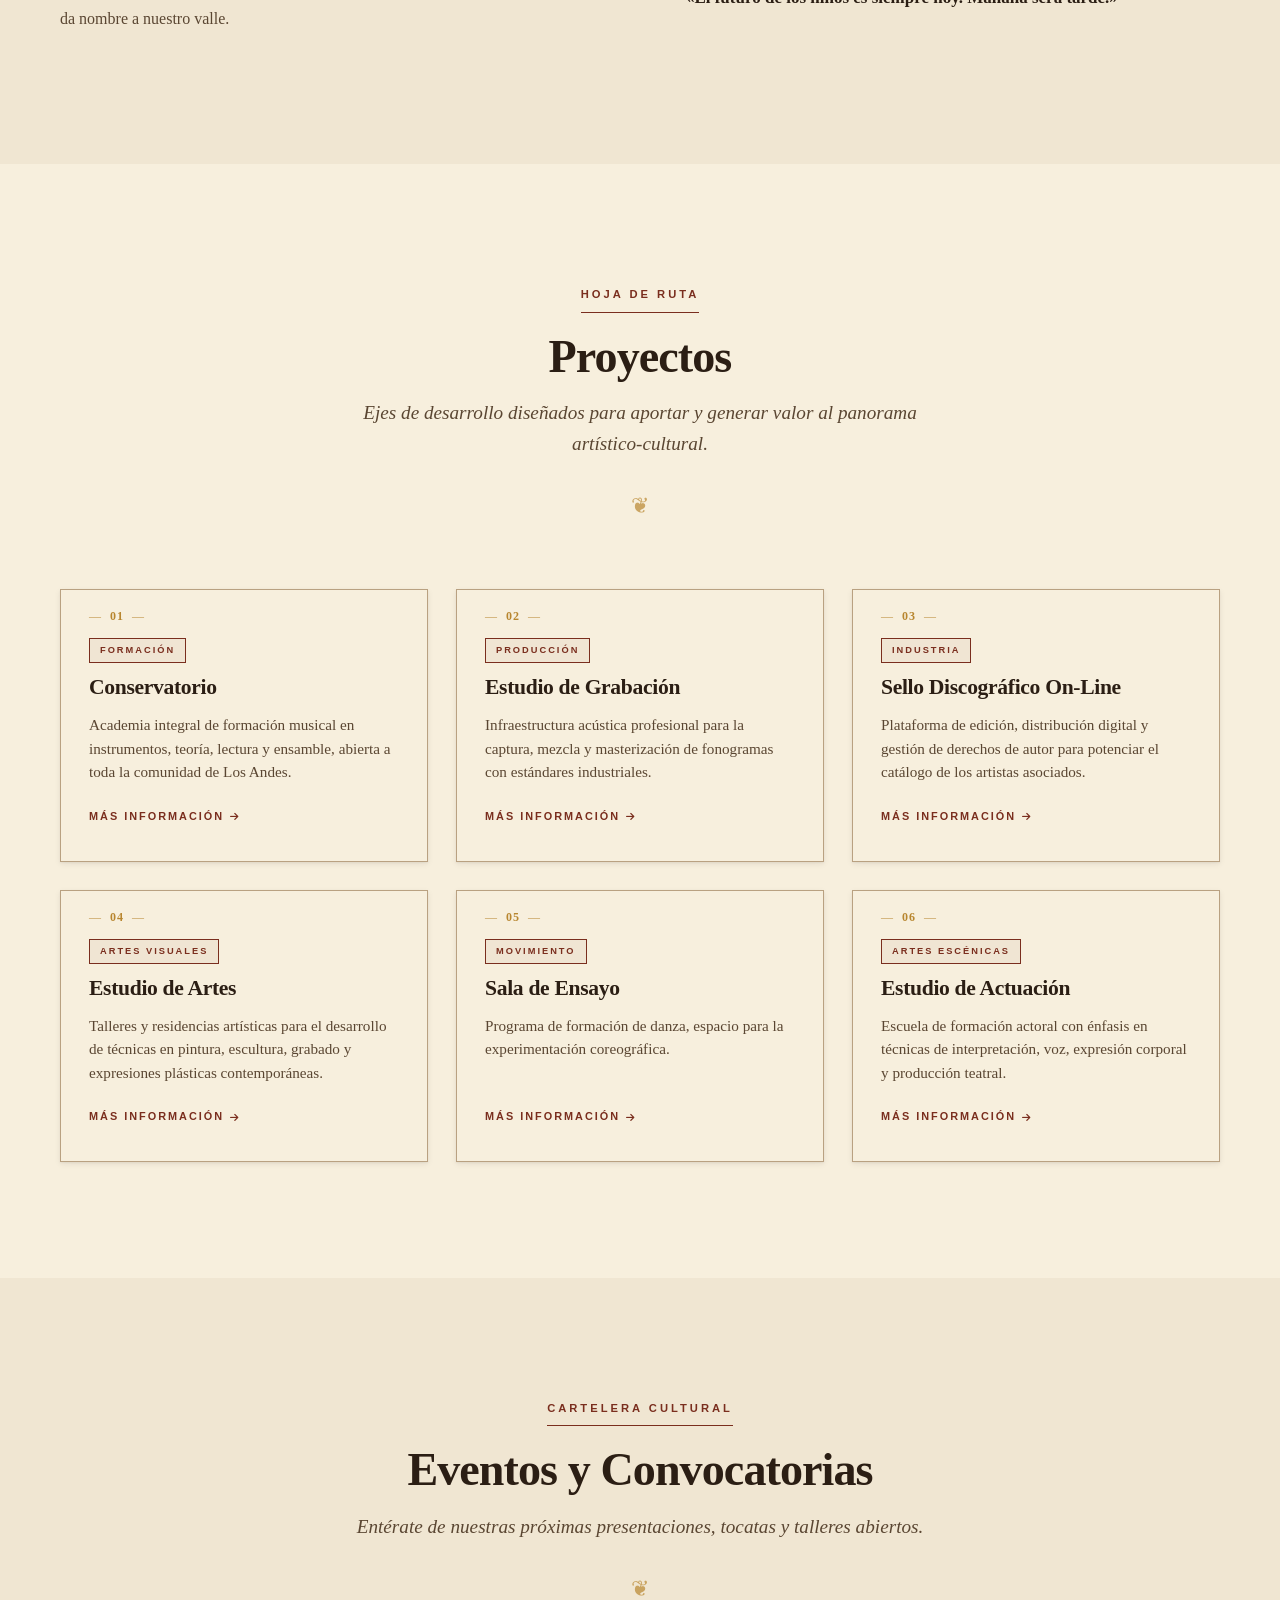
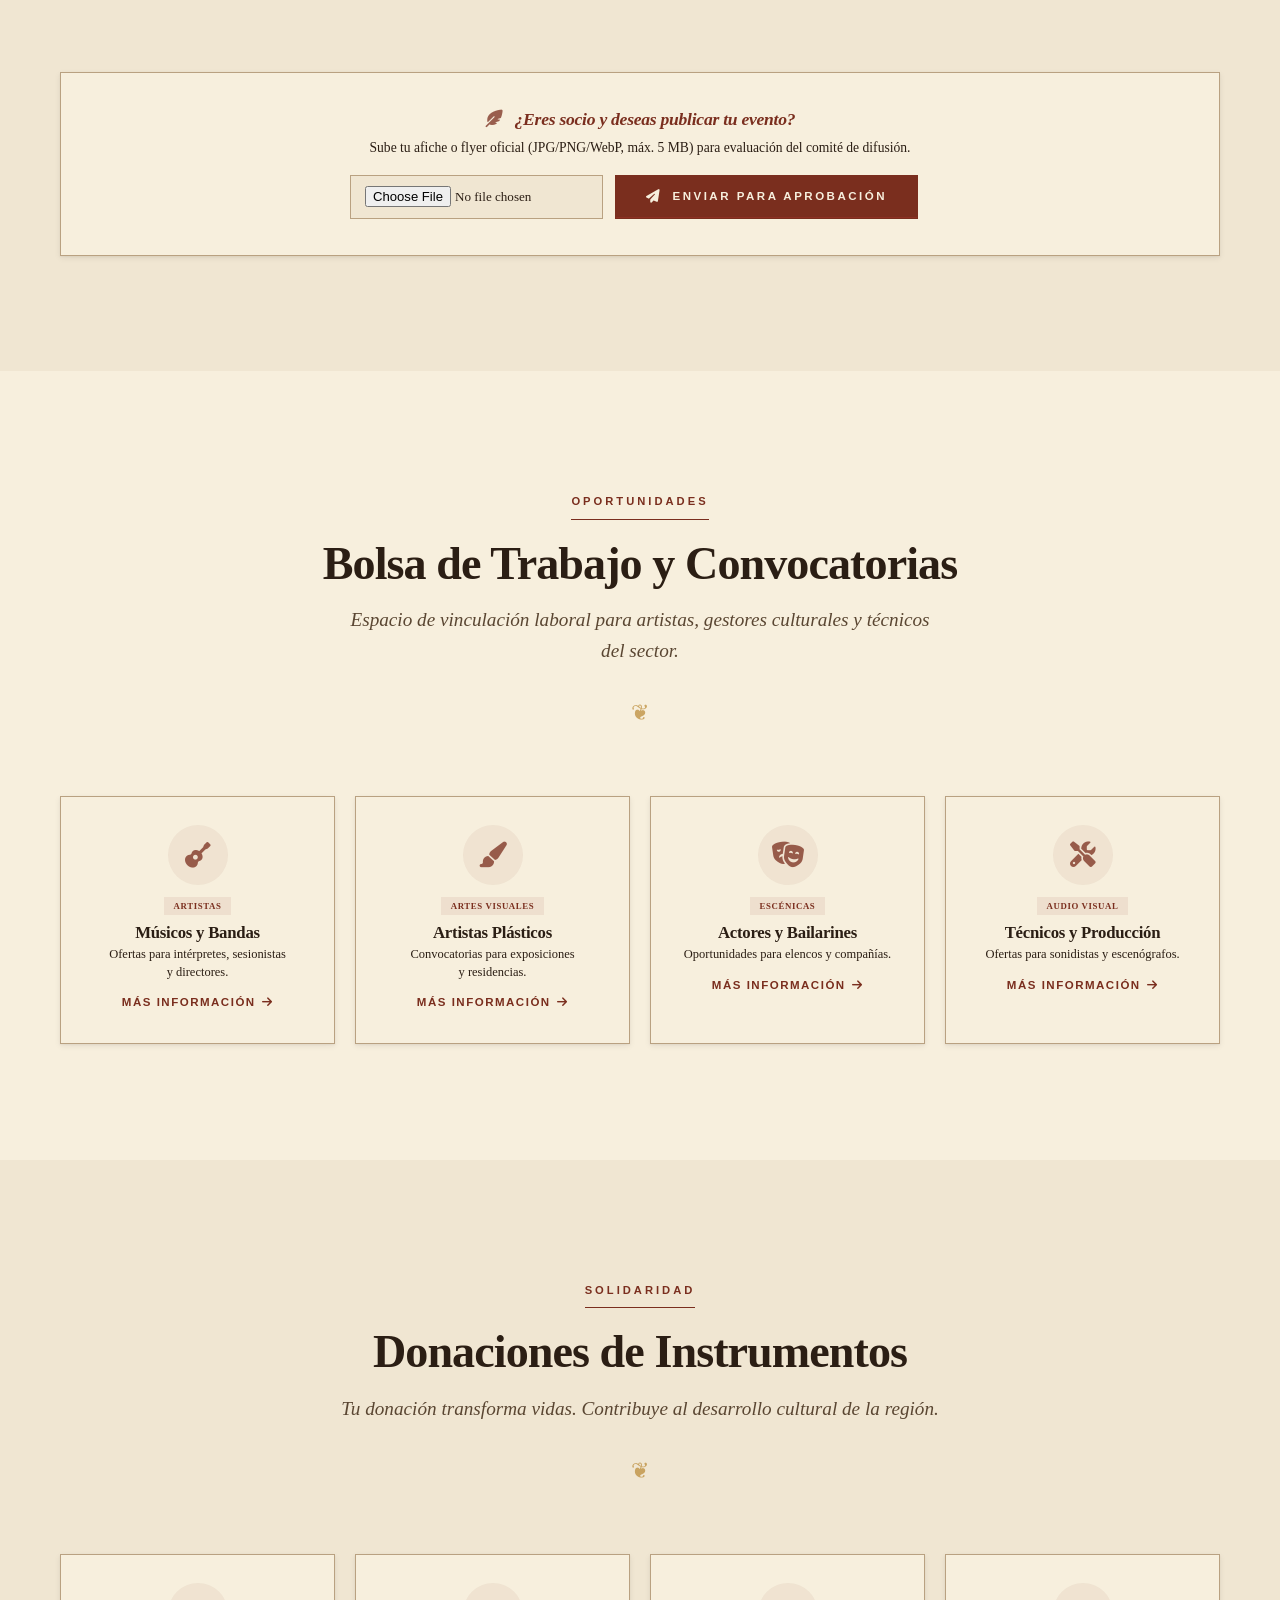
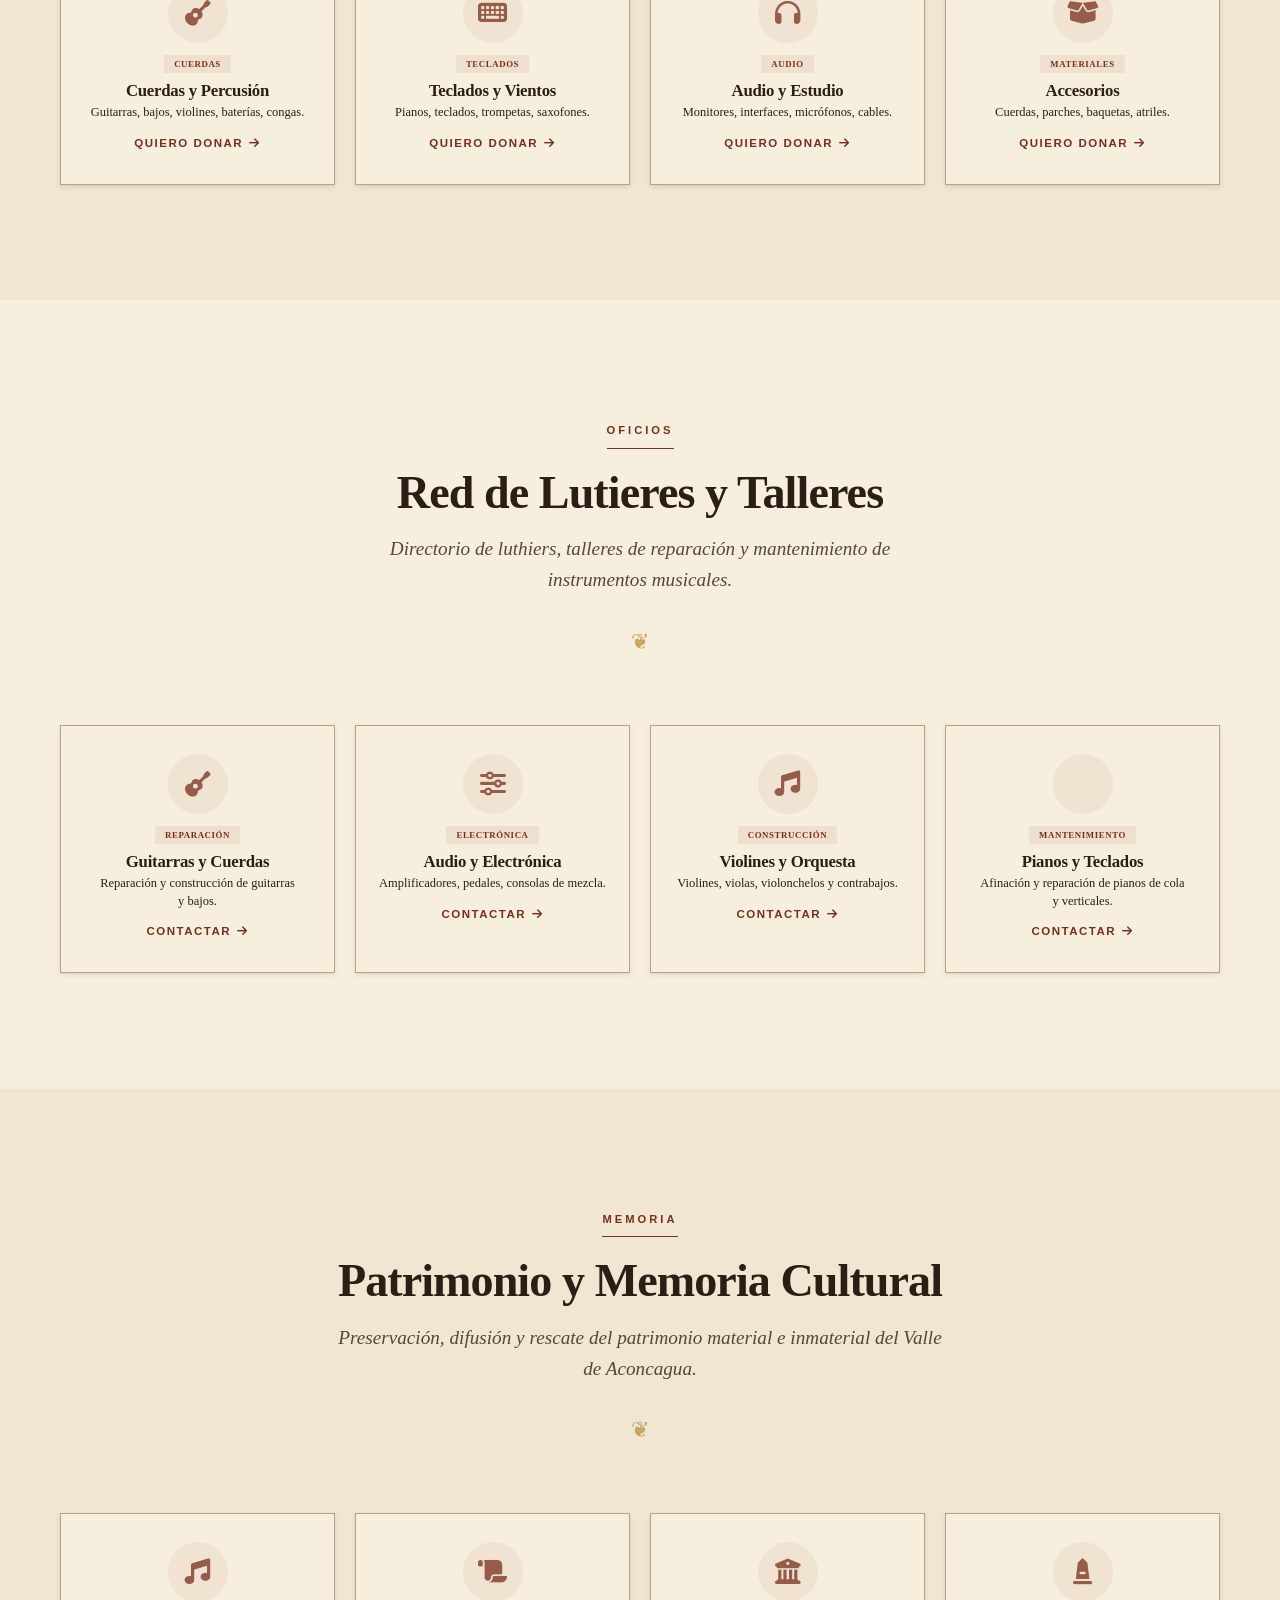
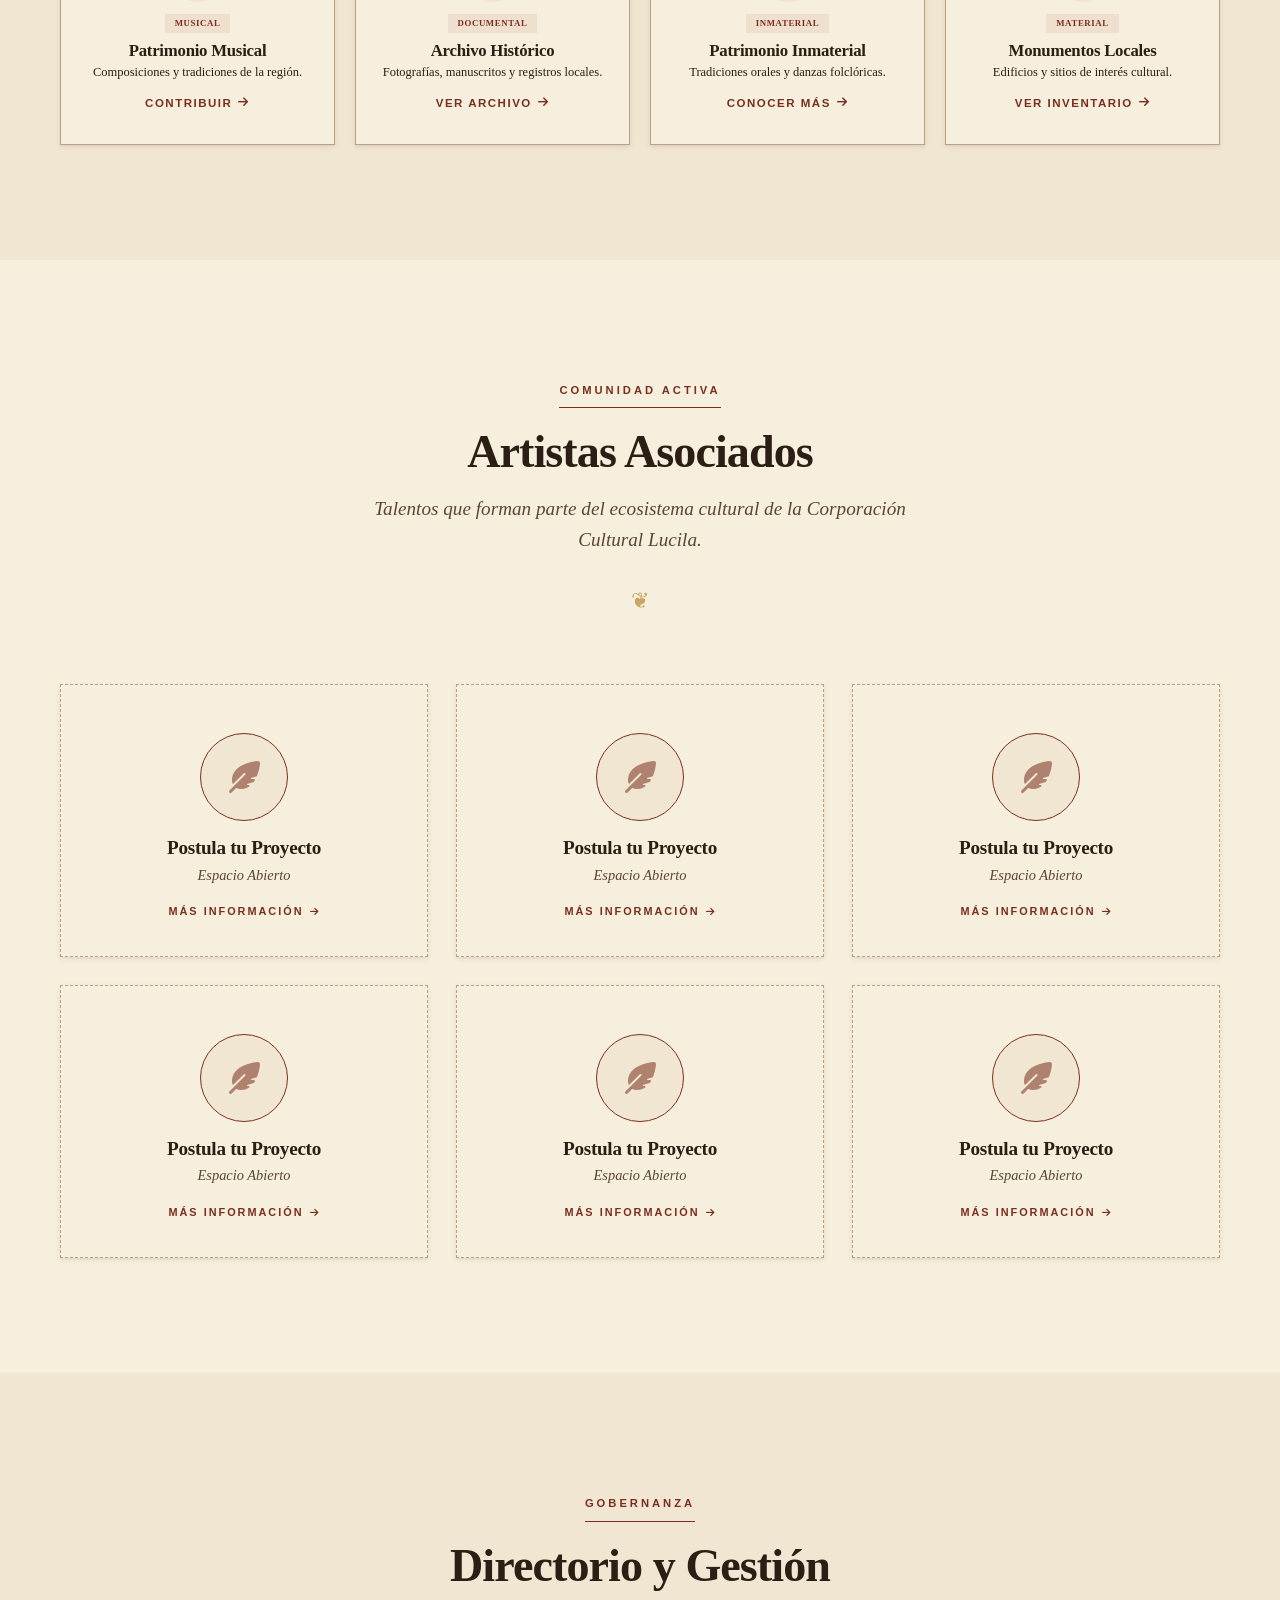
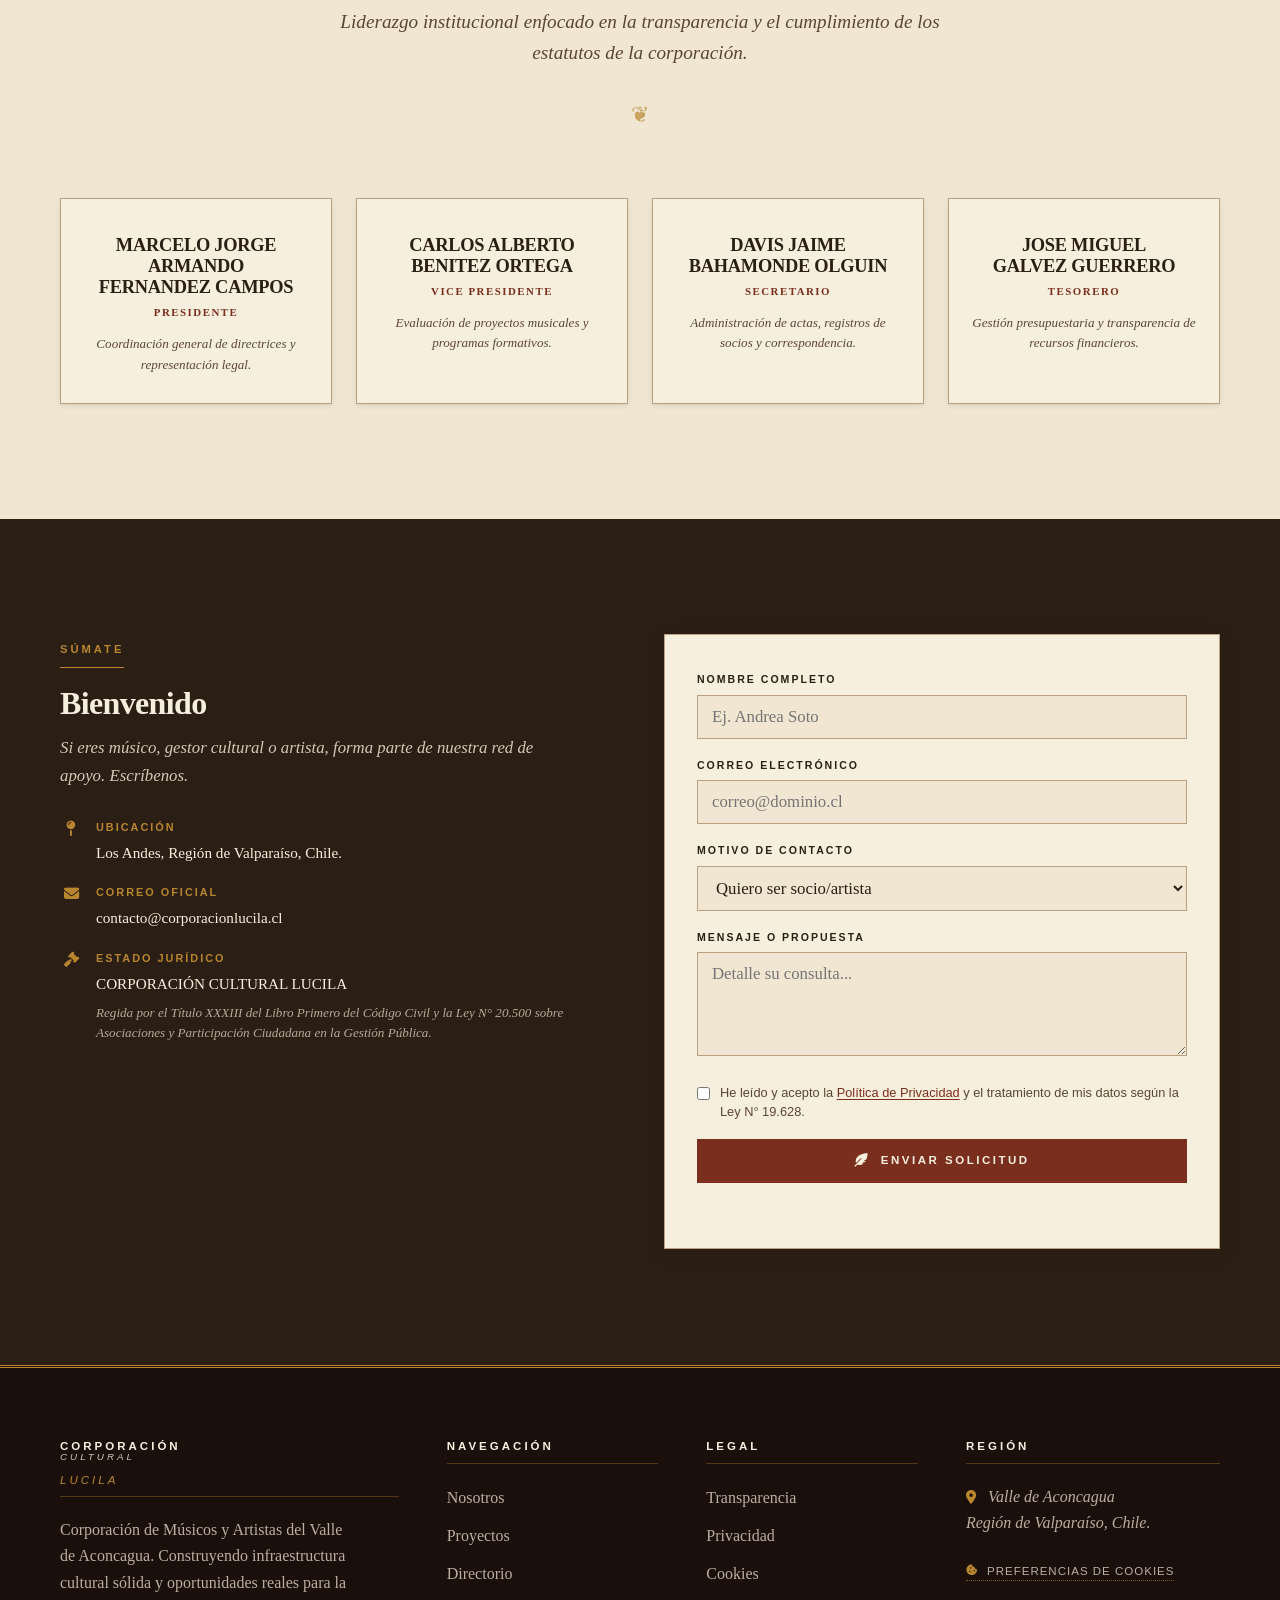
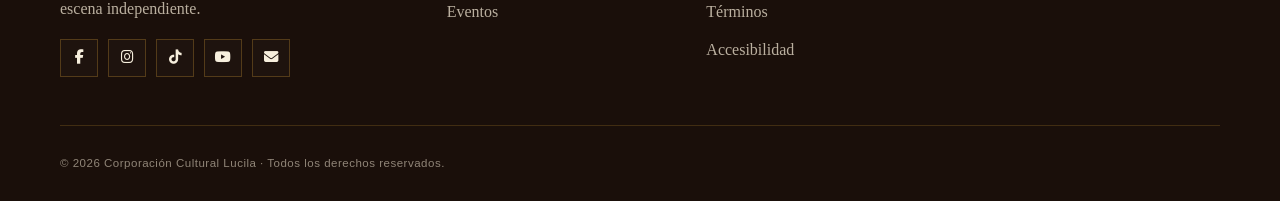
==== commit adc16645: "chore: limpieza de errores 404, CSP y SRI" ====
--- a/index.html
+++ b/index.html
@@ -30,7 +30,7 @@
   <link rel="icon" type="image/svg+xml" href="assets/img/favicon.svg" />
   <link rel="apple-touch-icon" href="assets/img/apple-touch-icon.png" />
 
-  <meta http-equiv="Content-Security-Policy" content="default-src 'self'; img-src 'self' data: https:; style-src 'self' 'unsafe-inline' https://fonts.googleapis.com https://cdnjs.cloudflare.com; font-src 'self' https://fonts.gstatic.com https://cdnjs.cloudflare.com; script-src 'self' 'unsafe-inline'; connect-src 'self'; form-action 'self'; frame-ancestors 'none'; base-uri 'self';" />
+  <meta http-equiv="Content-Security-Policy" content="default-src 'self'; img-src 'self' data: https:; style-src 'self' 'unsafe-inline' https://fonts.googleapis.com https://cdnjs.cloudflare.com; font-src 'self' https://fonts.gstatic.com https://cdnjs.cloudflare.com; script-src 'self' 'unsafe-inline'; connect-src 'self'; form-action 'self'; base-uri 'self';" />
   <meta name="referrer" content="strict-origin-when-cross-origin" />
 
   <!-- Tipografías editoriales de época -->
@@ -39,11 +39,11 @@
   <link rel="preconnect" href="https://cdnjs.cloudflare.com" crossorigin />
   <link rel="preload" href="https://fonts.googleapis.com/css2?family=Playfair+Display:ital,wght@0,400;0,600;0,700;0,900;1,400;1,700&family=Cormorant+Garamond:ital,wght@0,400;0,500;0,600;1,400&family=DM+Serif+Display:ital@0;1&family=Inter:wght@400;500;600&display=swap" as="style" />
   <link rel="stylesheet" href="https://fonts.googleapis.com/css2?family=Playfair+Display:ital,wght@0,400;0,600;0,700;0,900;1,400;1,700&family=Cormorant+Garamond:ital,wght@0,400;0,500;0,600;1,400&family=DM+Serif+Display:ital@0;1&family=Inter:wght@400;500;600&display=swap" />
-  <link rel="stylesheet" href="https://cdnjs.cloudflare.com/ajax/libs/font-awesome/6.5.0/css/all.min.css" integrity="sha512-DTOQO9RWCH3ppGqcWaEA1BIZOC6xxalwEsw9c2QQeAIftl+Vegovlnee1c9QX4TctnWMn13TZye+giMm8e2LwA==" crossorigin="anonymous" referrerpolicy="no-referrer" />
+  <link rel="stylesheet" href="https://cdnjs.cloudflare.com/ajax/libs/font-awesome/6.5.0/css/all.min.css" crossorigin="anonymous" referrerpolicy="no-referrer" />
 
   <link rel="stylesheet" href="assets/css/main.css" />
   <link rel="stylesheet" href="assets/css/components.css" />
-  <link rel="stylesheet" href="assets/css/editorial.css" />
+
   <link rel="stylesheet" href="assets/css/responsive.css" />
 
   <script type="application/ld+json">
--- a/assets/css/components.css
+++ b/assets/css/components.css
@@ -843,31 +843,35 @@
 }
 
 /* ============================ MODAL COOKIES (base escritorio) ============================ */
+/* ============================ MODAL COOKIES (base escritorio) ============================ */
+/* ============================ MODAL COOKIES (base escritorio) ============================ */
 .cookie-modal {
   position: fixed;
-  top: 50%;
-  left: 50%;
-  right: auto;
-  bottom: auto;
-  transform: translate(-50%, -50%);
-  margin: 0;
-  inset: auto;
-
-  width: calc(100% - 40px);
-  max-width: 580px;
-  max-height: 85vh;
-
+  top: 0;
+  left: 0;
+  right: 0;
+  bottom: 0;
+  margin: auto;
   padding: 0;
   border: 1px solid var(--sepia-linea, #B9A181);
   background: var(--papel-claro, #F7EFDD);
   box-shadow: 0 30px 80px rgba(0, 0, 0, 0.5);
   color: var(--tinta, #2B1E14);
 
+  width: calc(100% - 40px);
+  max-width: 580px;
+  height: fit-content;
+  max-height: 85vh;
+
   display: flex;
   flex-direction: column;
   overflow: hidden;
 
   z-index: 100000;
+}
+
+.cookie-modal[open] {
+  display: flex;
 }
 
 .cookie-modal::backdrop {
@@ -1006,16 +1010,21 @@
 
 .cookie-toggle--always-on {
   font-family: var(--sans, 'Inter', sans-serif);
-  font-size: 0.62rem;
+  font-size: 0.58rem;
   color: var(--rojo-oxido, #7A2E1E);
   font-weight: 700;
   text-transform: uppercase;
-  letter-spacing: 1.2px;
-  white-space: nowrap;
+  letter-spacing: 0.8px;
+  white-space: normal;
   flex-shrink: 0;
-  padding: 6px 10px;
+  padding: 5px 8px;
   border: 1px solid rgba(122, 46, 30, 0.35);
   background: rgba(122, 46, 30, 0.06);
+  max-width: 80px;
+  min-width: 80px;
+  text-align: center;
+  line-height: 1.2;
+  word-break: break-word;
 }
 
 .cookie-modal__footer {
--- a/assets/css/responsive.css
+++ b/assets/css/responsive.css
@@ -93,62 +93,83 @@
   }
 
   /* ============================ MODAL COOKIES MÓVIL ============================ */
+  
+    /* ============================ MODAL COOKIES MÓVIL ============================ */
   .cookie-modal {
-    position: fixed !important;
-    top: 50% !important;
-    left: 50% !important;
-    right: auto !important;
-    bottom: auto !important;
-    transform: translate(-50%, -50%) !important;
-    margin: 0 !important;
-    inset: auto !important;
-    width: calc(100vw - 24px) !important;
-    max-width: calc(100vw - 24px) !important;
-    max-height: 88vh !important;
-    border-radius: 4px !important;
-    overflow: hidden !important;
-  }
-
-  .cookie-modal__form { max-height: 88vh !important; }
-
-  .cookie-modal__header { padding: 16px 18px !important; }
-  .cookie-modal__header h3 { font-size: 1.1rem !important; }
+    position: fixed;
+    top: 0;
+    left: 0;
+    right: 0;
+    bottom: 0;
+    margin: auto;
+    padding: 0;
+
+    width: calc(100vw - 32px);
+    max-width: calc(100vw - 32px);
+    height: fit-content;
+    max-height: 85vh;
+
+    border-radius: 4px;
+    overflow: hidden;
+  }
+
+  .cookie-modal__form {
+    max-height: 85vh;
+    display: flex;
+    flex-direction: column;
+  }
+
+  .cookie-modal__header {
+    padding: 18px 20px;
+  }
+
+  .cookie-modal__header h3 {
+    font-size: 1.15rem;
+  }
 
   .cookie-modal__body {
-    padding: 16px 18px !important;
-    gap: 12px !important;
-    overflow-y: auto !important;
+    padding: 18px 20px;
+    gap: 12px;
+    overflow-y: auto;
   }
 
   .cookie-option {
-    flex-direction: column !important;
-    align-items: flex-start !important;
-    gap: 10px !important;
-    padding: 14px !important;
-  }
-
-  .cookie-option strong { font-size: 0.98rem !important; }
-  .cookie-option p { font-size: 0.86rem !important; line-height: 1.4 !important; }
-
-  .cookie-toggle { align-self: flex-end; }
-
+    display: flex;
+    flex-direction: column;
+    align-items: flex-start;
+    gap: 10px;
+    padding: 14px 16px;
+  }
+
+  .cookie-option strong {
+    font-size: 1rem;
+  }
+
+  .cookie-option p {
+    font-size: 0.88rem;
+    line-height: 1.4;
+  }
+
+  .cookie-toggle,
   .cookie-toggle--always-on {
-    font-size: 0.6rem !important;
-    letter-spacing: 1px !important;
-    padding: 5px 10px !important;
     align-self: flex-end;
   }
 
+  .cookie-toggle--always-on {
+    font-size: 0.6rem;
+    padding: 5px 10px;
+  }
+
   .cookie-modal__footer {
-    padding: 14px 18px !important;
-    flex-direction: column !important;
-    gap: 8px !important;
+    padding: 16px 20px;
+    flex-direction: column;
+    gap: 10px;
   }
 
   .cookie-modal__footer .btn {
-    width: 100% !important;
-    padding: 12px 16px !important;
-    font-size: 0.7rem !important;
+    width: 100%;
+    padding: 12px 16px;
+    font-size: 0.7rem;
   }
 
   /* ============================ HERO MÓVIL ============================ */
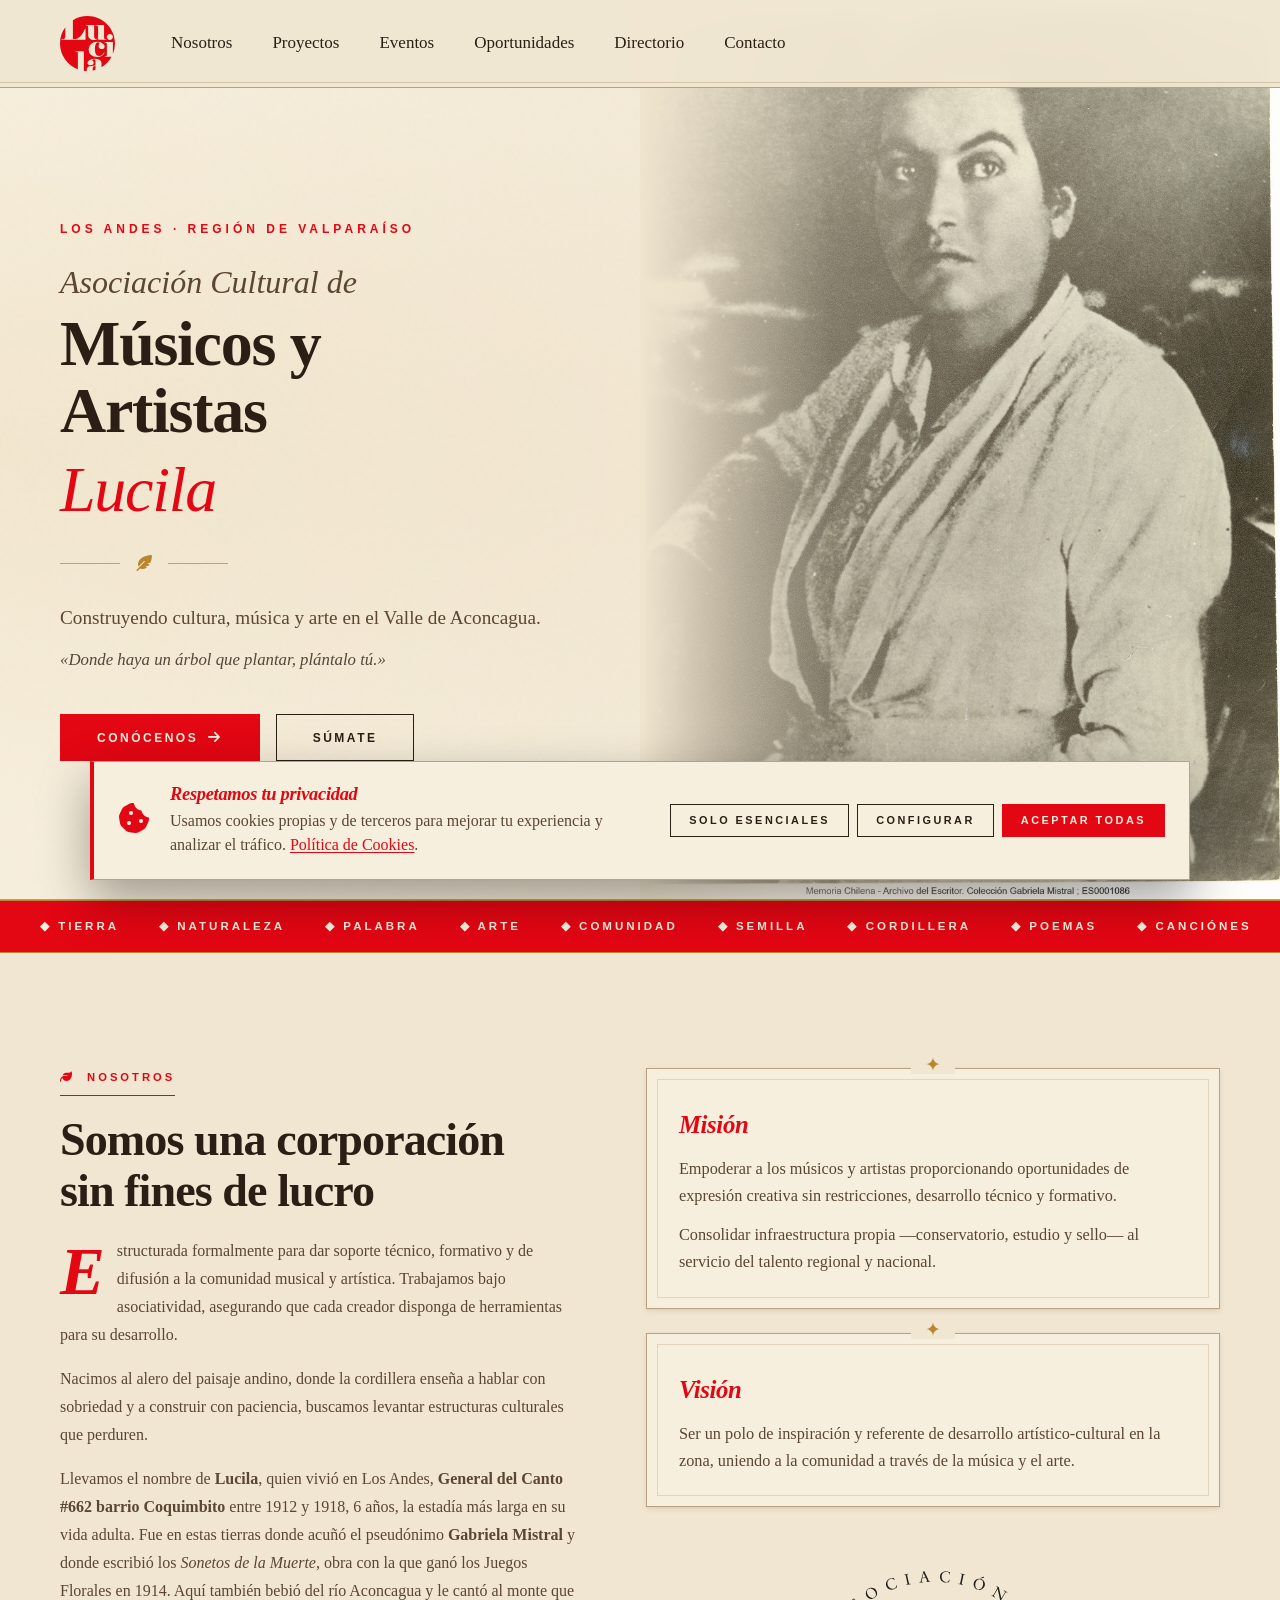
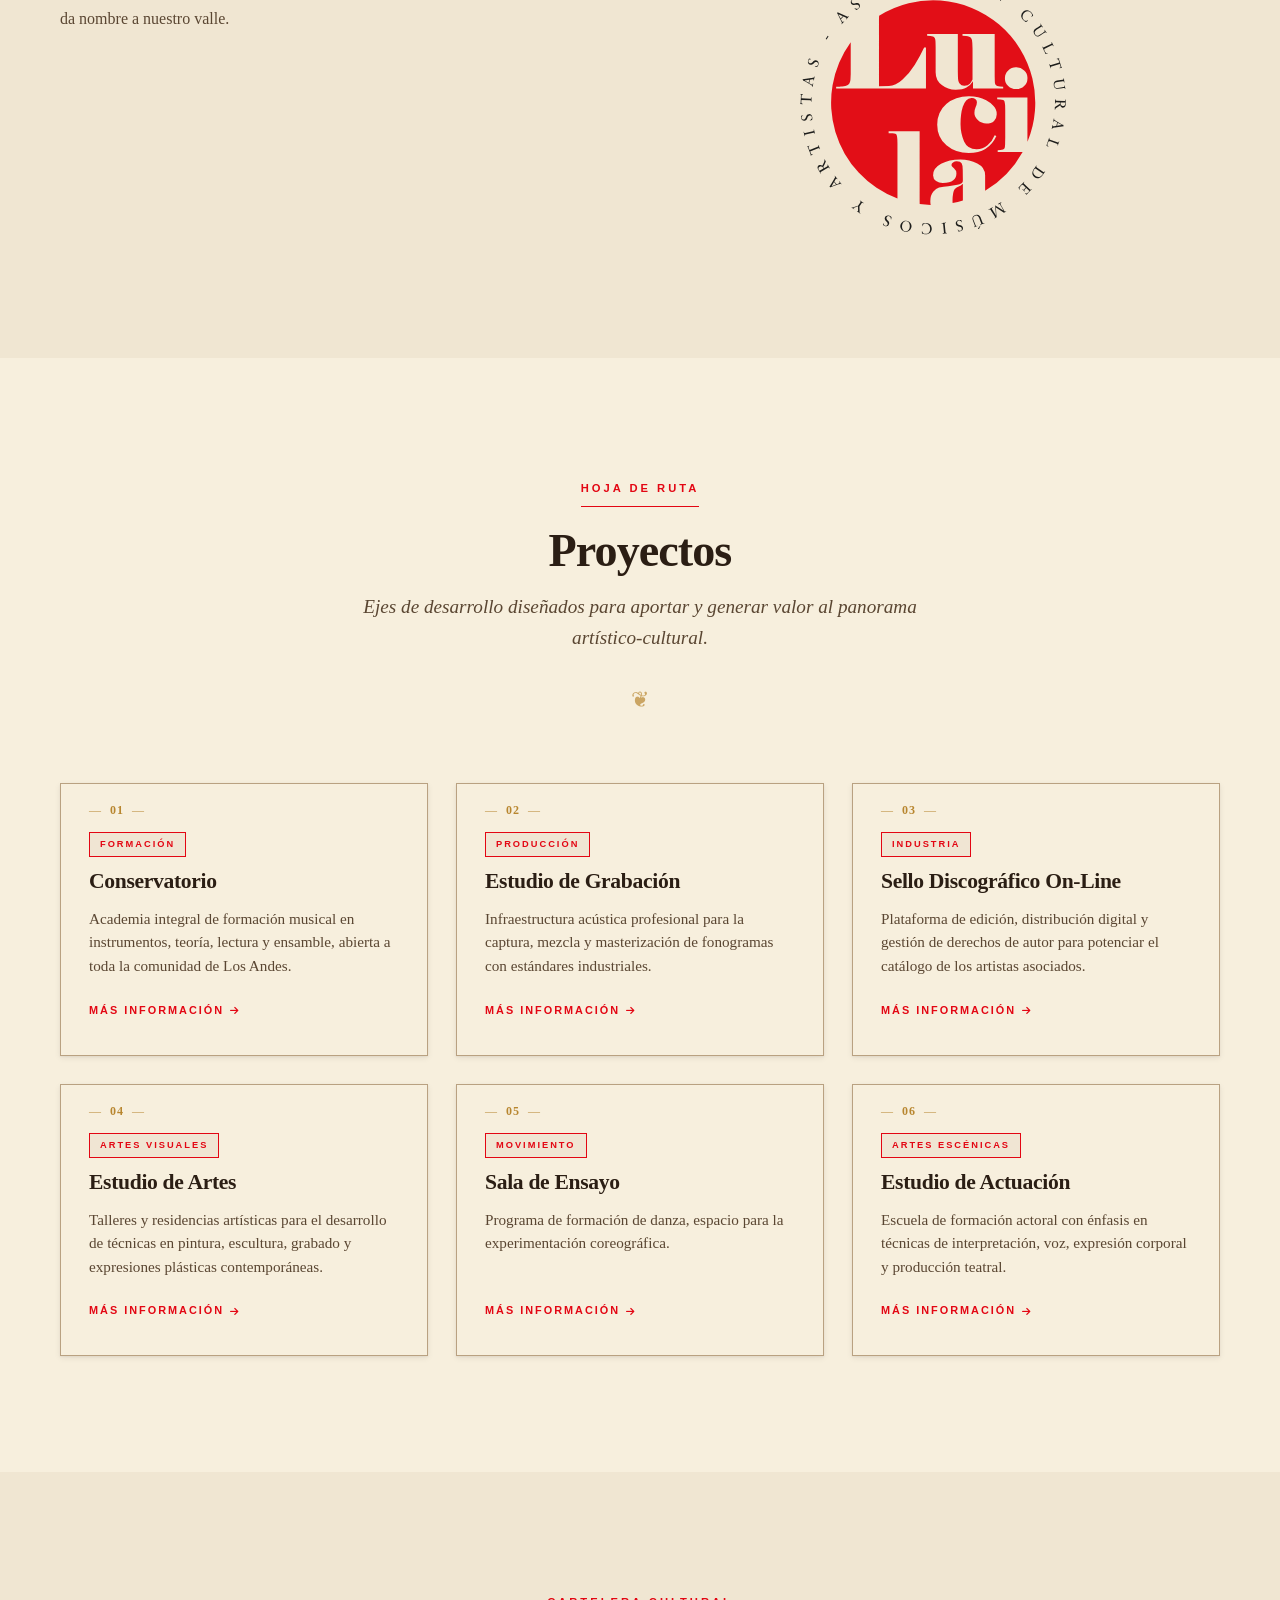
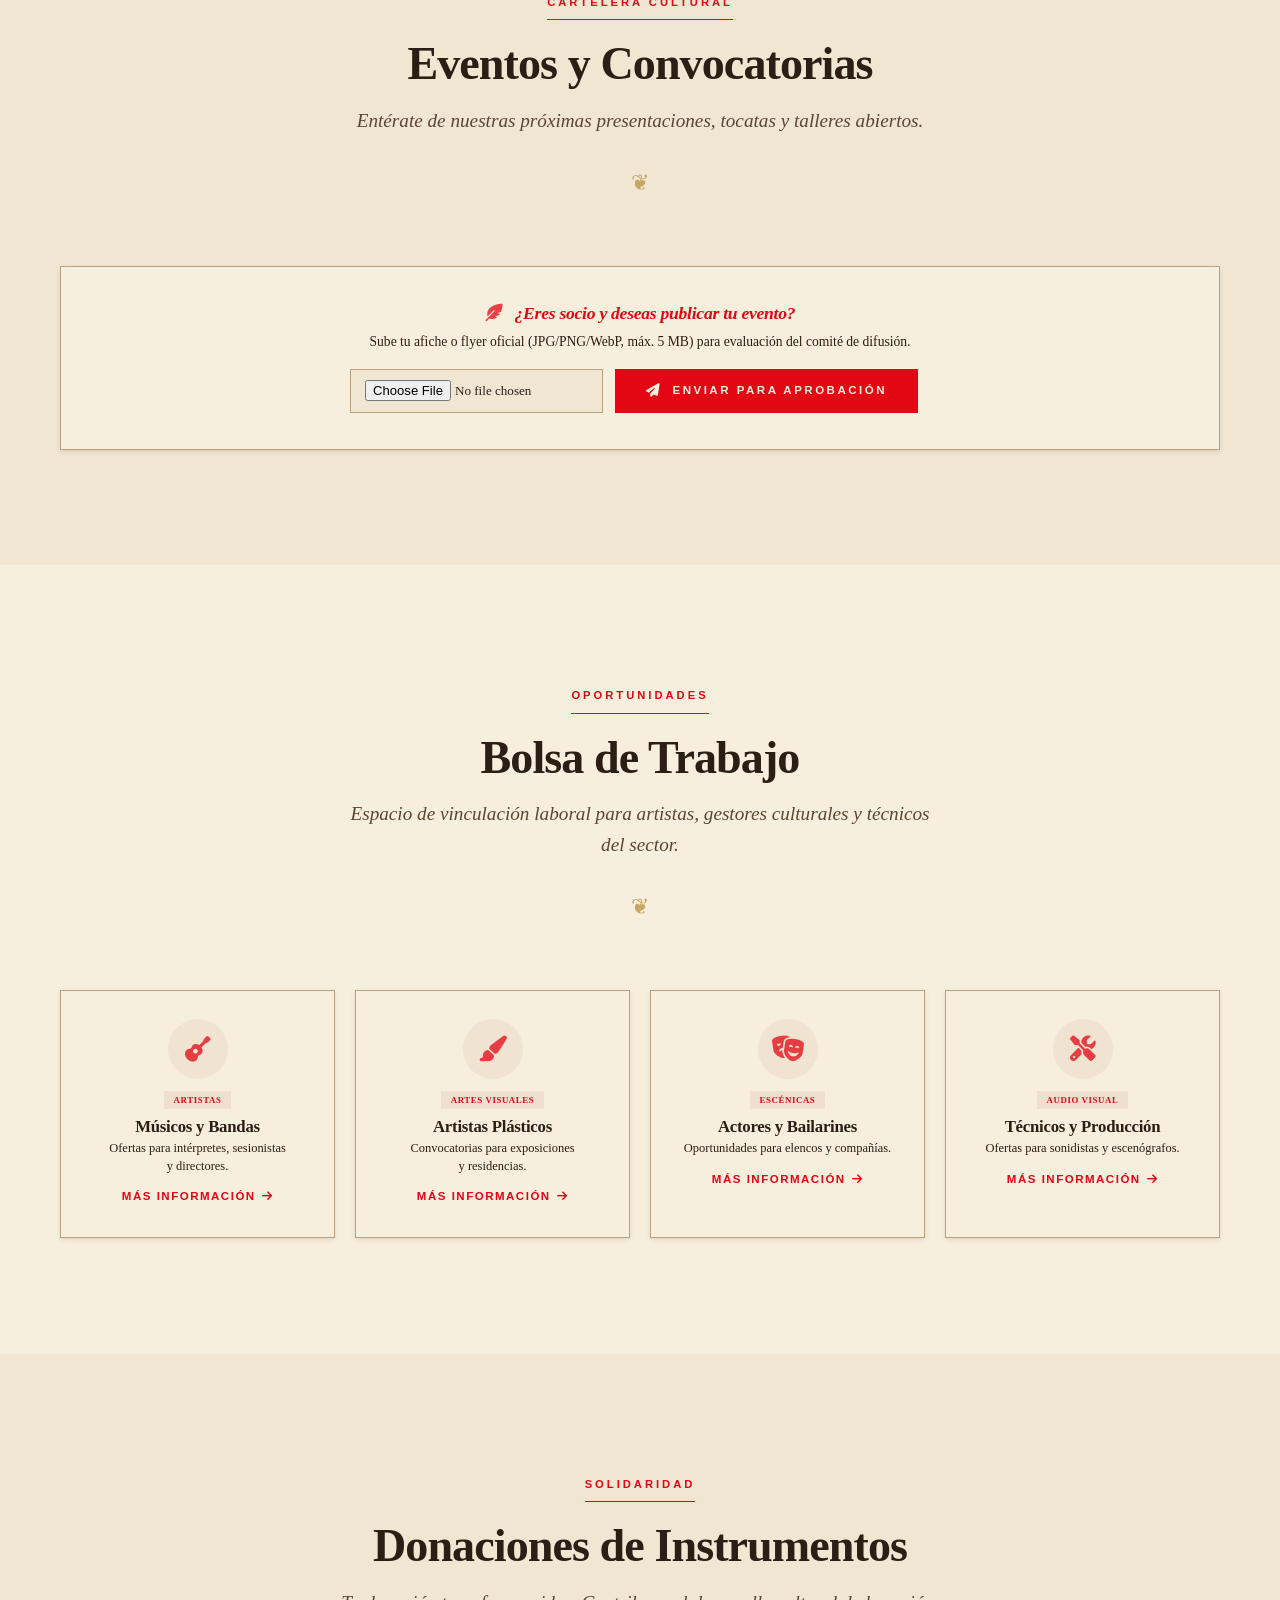
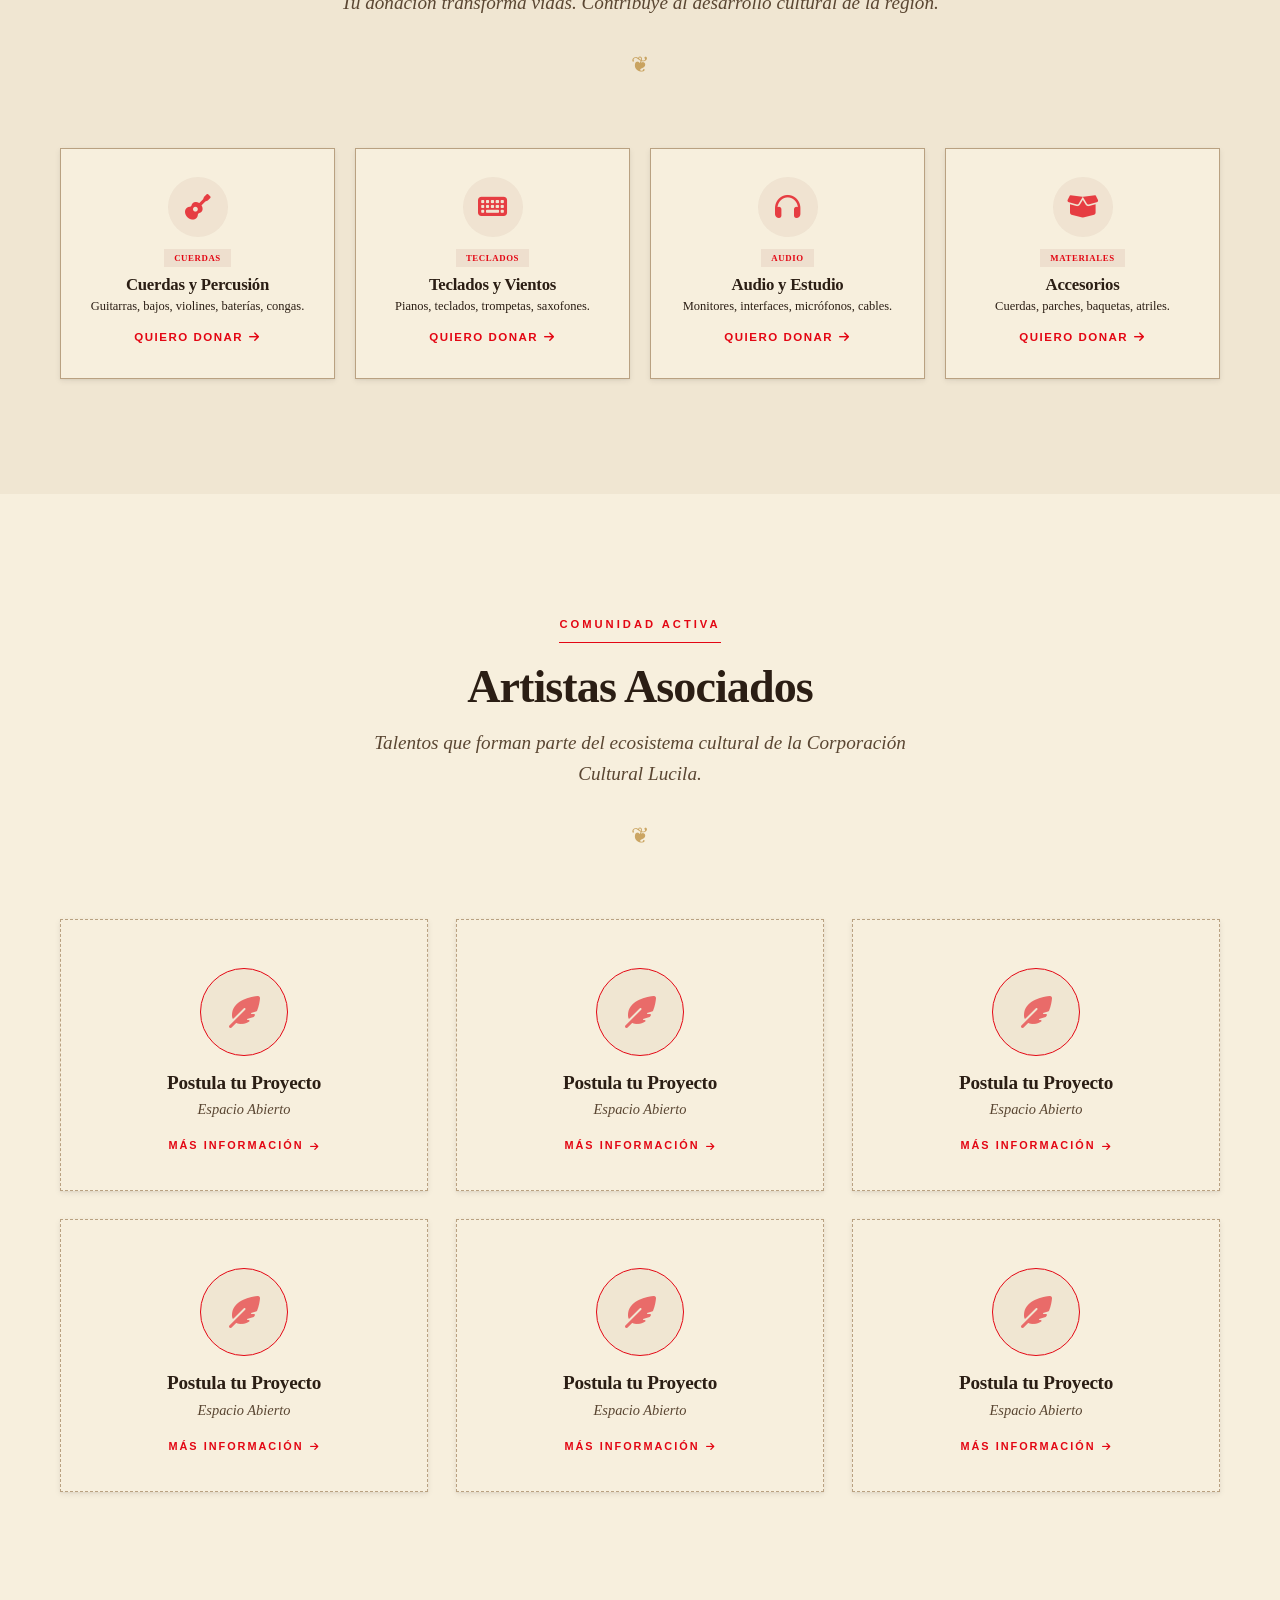
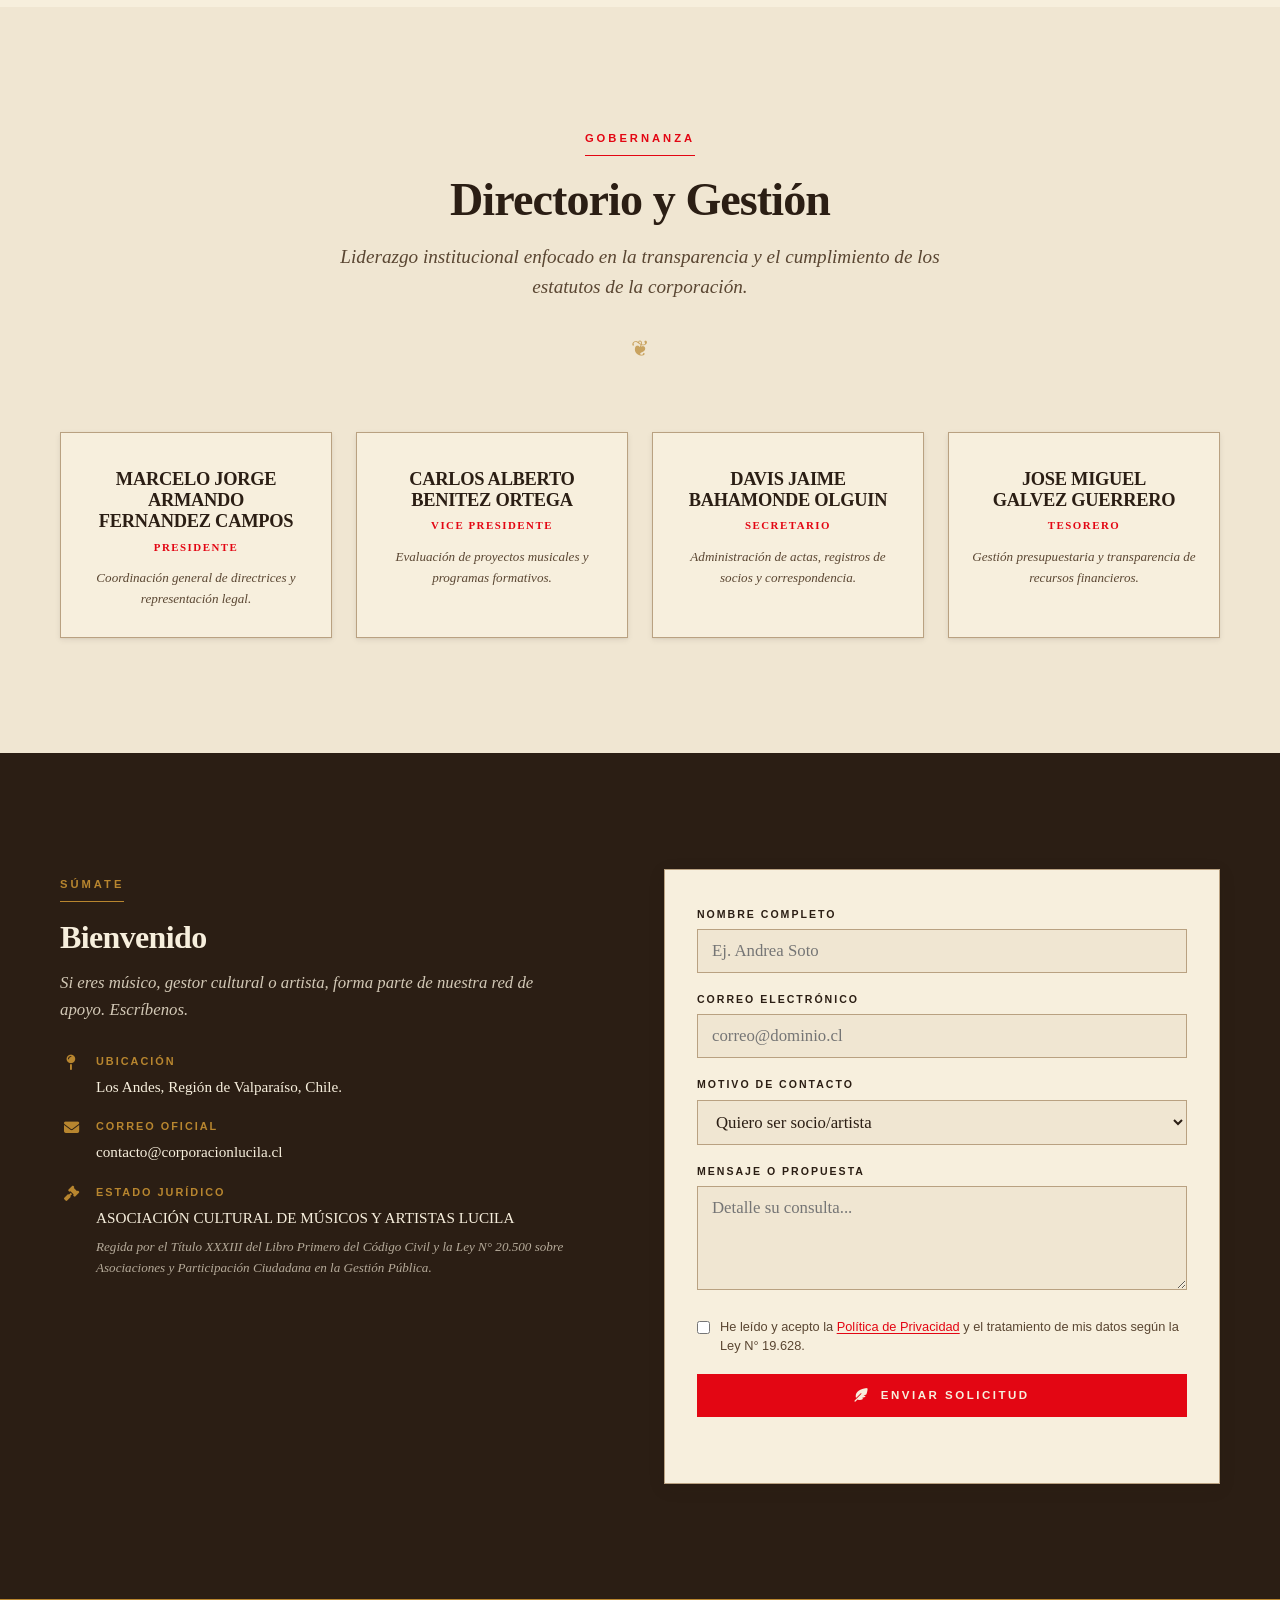
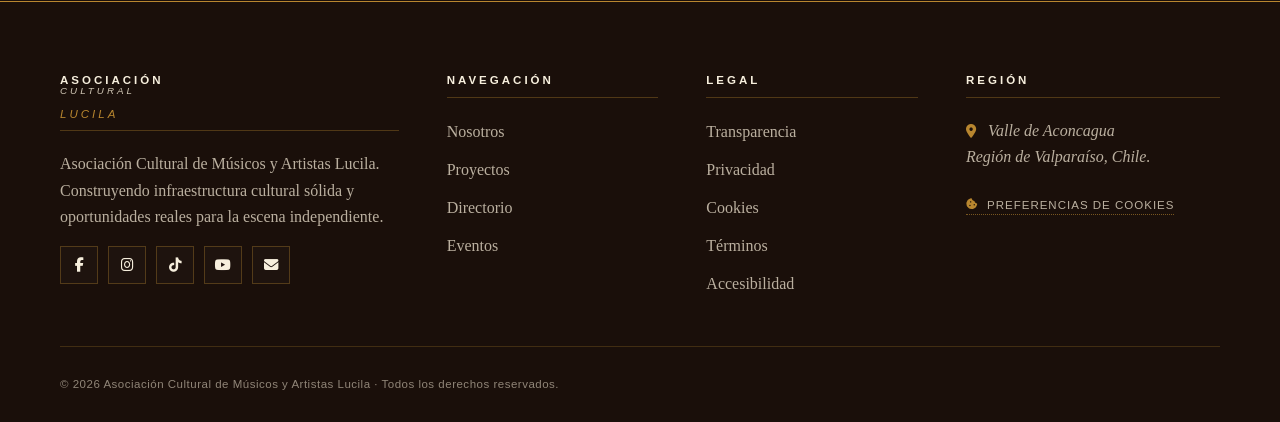
==== commit 6c41372a: "Primer commit: Sitio web Corporación Cultural Lucila" ====
--- a/index.html
+++ b/index.html
@@ -5,7 +5,7 @@
   <meta http-equiv="X-UA-Compatible" content="IE=edge" />
   <meta name="viewport" content="width=device-width, initial-scale=1.0" />
 
-  <title>Corporación Cultural Lucila · Música, Arte y Comunidad en Los Andes</title>
+  <title>Asociación Cultural de Músicos y Artistas Lucila · Música, Arte y Comunidad en Los Andes</title>
   <meta name="description" content="Corporación Cultural Lucila — sin fines de lucro. Formación, producción y difusión musical y artística en el Valle de Aconcagua, Chile. Conservatorio, estudio, sello y comunidad." />
   <meta name="keywords" content="Corporación Cultural Lucila, música, arte, Aconcagua, Los Andes, conservatorio, estudio grabación, sello discográfico, Gabriela Mistral, Chile" />
   <meta name="author" content="Corporación Cultural Lucila" />
@@ -78,39 +78,15 @@
     </div>
   </aside>
 
-  <dialog id="cookie-modal" class="cookie-modal" aria-labelledby="cookie-modal-title">
-    <form method="dialog" class="cookie-modal__form">
-      <header class="cookie-modal__header">
-        <h3 id="cookie-modal-title">Configuración de Cookies</h3>
-        <button type="button" class="cookie-modal__close" data-cookie-action="close" aria-label="Cerrar"><i class="fas fa-times" aria-hidden="true"></i></button>
-      </header>
-      <div class="cookie-modal__body">
-        <div class="cookie-option"><div><strong>Cookies esenciales</strong><p>Necesarias para el funcionamiento básico del sitio.</p></div><span class="cookie-toggle cookie-toggle--always-on">Siempre activas</span></div>
-        <div class="cookie-option"><div><strong>Análisis</strong><p>Métricas anónimas de uso del sitio.</p></div><label class="cookie-toggle"><input type="checkbox" data-cookie-category="analytics" /><span class="cookie-toggle__slider" aria-hidden="true"></span><span class="sr-only">Activar análisis</span></label></div>
-        <div class="cookie-option"><div><strong>Personalización</strong><p>Recuerdan tus preferencias de navegación.</p></div><label class="cookie-toggle"><input type="checkbox" data-cookie-category="preferences" /><span class="cookie-toggle__slider" aria-hidden="true"></span><span class="sr-only">Activar personalización</span></label></div>
-        <div class="cookie-option"><div><strong>Marketing</strong><p>Contenido cultural en redes sociales.</p></div><label class="cookie-toggle"><input type="checkbox" data-cookie-category="marketing" /><span class="cookie-toggle__slider" aria-hidden="true"></span><span class="sr-only">Activar marketing</span></label></div>
-      </div>
-      <footer class="cookie-modal__footer">
-        <button type="button" class="btn btn-outline" data-cookie-action="reject">Rechazar</button>
-        <button type="button" class="btn" data-cookie-action="save">Guardar preferencias</button>
-      </footer>
-    </form>
-  </dialog>
-
   <!-- ============ NAVBAR EDITORIAL ============ -->
   <header class="navbar" id="navbar">
   <div class="navbar__inner container">
     <a href="#home" class="navbar__logo" aria-label="Corporación Cultural Lucila — Inicio">
       <img
-        src="assets/img/logo.svg"
+        src="assets/img/logo-lucila-r.svg"
         alt="Corporación Cultural Lucila"
-        height="42"
         onerror="this.style.display='none'; this.nextElementSibling.style.display='flex';"
       />
-      <span class="navbar__logo-fallback" style="display:none;">
-         · C.C. Lucila ·  
-        
-      </span>
     </a>
     <button class="hamburger" id="hamburger" aria-label="Abrir menú" aria-expanded="false" aria-controls="navLinks">
       <span></span><span></span><span></span>
@@ -130,46 +106,46 @@
 
   <main id="main">
 
-    <!-- ============ HERO EDITORIAL ============ -->
-
-<section class="hero" id="home" aria-labelledby="hero-title">
-  <div class="hero__bg" aria-hidden="true"></div>
-  <div class="hero__texture" aria-hidden="true"></div>
-
-  <div class="hero__arches" aria-hidden="true">
-    <svg viewBox="0 0 1440 400" preserveAspectRatio="none" xmlns="http://www.w3.org/2000/svg">
-      <path d="M0,400 L0,220 Q120,100 240,220 L240,400 Z" fill="currentColor" opacity="0.10"/>
-      <path d="M240,400 L240,180 Q360,40 480,180 L480,400 Z" fill="currentColor" opacity="0.08"/>
-      <path d="M480,400 L480,240 Q600,120 720,240 L720,400 Z" fill="currentColor" opacity="0.10"/>
-      <path d="M720,400 L720,180 Q840,40 960,180 L960,400 Z" fill="currentColor" opacity="0.08"/>
-      <path d="M960,400 L960,220 Q1080,100 1200,220 L1200,400 Z" fill="currentColor" opacity="0.10"/>
-      <path d="M1200,400 L1200,200 Q1320,80 1440,200 L1440,400 Z" fill="currentColor" opacity="0.08"/>
-    </svg>
-  </div>
-
-  <div class="hero__content">
-    <span class="hero__kicker">Los Andes · Región de Valparaíso · Chile</span>
-    <h1 id="hero-title" class="hero__title">
-      <span class="hero__title-line">Corporación</span>
-      <span class="hero__title-line hero__title-line--italic">Cultural</span>
-      <span class="hero__title-line hero__title-line--red">Lucila</span>
-    </h1>
-    <div class="hero__rule" aria-hidden="true">
-      <span></span><i class="fas fa-feather-alt"></i><span></span>
-    </div>
-    <p class="hero__lead">Construyendo cultura, música y arte en el Valle de Aconcagua</p>
-    <p class="hero__quote">«Donde haya un árbol que plantar, plántalo tú.»</p>
-    <br>
-    <div class="hero__actions">
-      <a href="#nosotros" class="btn btn--lg"><i class="fas fa-arrow-right" aria-hidden="true"></i> Conócenos</a>
-      <a href="#contacto" class="btn btn-outline btn--lg">Súmate</a>
-    </div>
-  </div>
-
-  <div class="hero__seal" aria-hidden="true">
-    <img src="assets/img/sello-lucila.svg" alt="" onerror="this.parentElement.style.display='none';" />
-  </div>
-</section>
+    <!-- ============ HERO EDITORIAL REDISEÑADO ============ -->
+    <section class="hero" id="home" aria-labelledby="hero-title">
+      <!-- Fondo base -->
+      <div class="hero__bg" aria-hidden="true"></div>
+      
+      <!-- Contenido en dos columnas -->
+      <div class="hero__layout container">
+        
+        <!-- Columna Izquierda: Textos -->
+        <div class="hero__content">
+          <span class="hero__kicker">Los Andes · Región de Valparaíso</span>
+          
+          <h1 id="hero-title" class="hero__title">
+            <span class="hero__title-line hero__title-line--small">Asociación Cultural de</span>
+            <span class="hero__title-line">Músicos y</span>
+            <span class="hero__title-line">Artistas</span>
+            <span class="hero__title-line hero__title-line--red">Lucila</span>
+          </h1>
+          
+          <div class="hero__rule" aria-hidden="true">
+            <span></span><i class="fas fa-feather-alt"></i><span></span>
+          </div>
+          
+          <p class="hero__lead">Construyendo cultura, música y arte en el Valle de Aconcagua.</p>
+          <p class="hero__quote">«Donde haya un árbol que plantar, plántalo tú.»</p>
+          
+          <div class="hero__actions">
+            <a href="#nosotros" class="btn btn--lg">Conócenos <i class="fas fa-arrow-right" aria-hidden="true"></i></a>
+            <a href="#contacto" class="btn btn-outline btn--lg">Súmate</a>
+          </div>
+        </div>
+
+      </div>
+
+      <!-- Imagen de Gabriela Mistral a la derecha -->
+      <div class="hero__image-wrapper" aria-hidden="true">
+        <div class="hero__image-overlay"></div>
+      </div>
+
+    </section>
 
     <!-- ============ CINTA DE ANUNCIO ============ -->
     <div class="ribbon" aria-hidden="true">
@@ -185,10 +161,9 @@
 </div>
 </div>
 
-
-
     <!-- ============ NOSOTROS ============ -->
 <section id="nosotros" class="section section--paper" aria-labelledby="nosotros-title">
+  
   <div class="container">
     <div class="about-grid">
       <div class="about-text">
@@ -200,6 +175,7 @@
         <p>Nacimos al alero del paisaje andino, donde la cordillera enseña a hablar con sobriedad y a construir con paciencia, buscamos levantar estructuras culturales que perduren.</p>
         <p>Llevamos el nombre de <strong>Lucila</strong>, quien vivió en Los Andes, <strong>General del Canto #662 barrio Coquimbito</strong> entre 1912 y 1918, 6 años, la estadía más larga en su vida adulta. Fue en estas tierras donde acuñó el pseudónimo <strong>Gabriela Mistral</strong> y donde escribió los <em>Sonetos de la Muerte</em>, obra con la que ganó los Juegos Florales en 1914. Aquí también bebió del río Aconcagua y le cantó al monte que da nombre a nuestro valle.</p>
       </div>
+      
       <div class="mv-cards">
         <article class="mv-card">
           <div class="mv-card__ornament" aria-hidden="true">✦</div>
@@ -207,22 +183,22 @@
           <p>Empoderar a los músicos y artistas proporcionando oportunidades de expresión creativa sin restricciones, desarrollo técnico y formativo.</p>
           <p>Consolidar infraestructura propia —conservatorio, estudio y sello— al servicio del talento regional y nacional.</p>
         </article>
+        
         <article class="mv-card">
           <div class="mv-card__ornament" aria-hidden="true">✦</div>
           <h3>Visión</h3>
           <p>Ser un polo de inspiración y referente de desarrollo artístico-cultural en la zona, uniendo a la comunidad a través de la música y el arte.</p>
         </article>
-     
-     <br>
-          <!-- ============ CITA MISTRALIANA ============ -->
-    <section class="quote-banner" aria-label="Cita de Gabriela Mistral">
-      <div class="container">
-        <blockquote>
-          <p><strong>«El futuro de los niños es siempre hoy. Mañana será tarde.»</strong></p>
-        </blockquote>
-      </div>
-    </section>
-        </article>
+
+        <!-- LOGO CENTRADO DEBAJO DE LAS TARJETAS -->
+        <div class="mv-logo" style="width: 100%; display: flex; justify-content: center; margin-top: 2rem;">
+          <img
+            src="assets/img/logo-lucila-final_Mesa de trabajo 1.svg"
+            alt="Corporación Cultural Lucila"
+            style="max-width: 280px; height: auto;"
+            onerror="this.style.display='none';"
+          />
+        </div>
       </div>
     </div>
   </div>
@@ -331,7 +307,7 @@
       <div class="container">
         <header class="section-header text-center">
           <span class="eyebrow">Oportunidades</span>
-          <h2 id="trabajo-title" class="title-display">Bolsa de Trabajo y Convocatorias</h2>
+          <h2 id="trabajo-title" class="title-display">Bolsa de Trabajo</h2>
           <p class="section-lead">Espacio de vinculación laboral para artistas, gestores culturales y técnicos del sector.</p>
           <div class="header-flourish" aria-hidden="true"><span>❦</span></div>
         </header>
@@ -364,7 +340,7 @@
       </div>
     </section>
 
-    <!-- ============ LUTHIERS ============ -->
+    <!-- ============ LUTHIERS ============ 
     <section id="lutieres" class="section section--cream" aria-labelledby="lutieres-title">
       <div class="container">
         <header class="section-header text-center">
@@ -381,9 +357,9 @@
           <article class="icon-card"><div class="icon-card__circle"><i class="fas fa-piano" aria-hidden="true"></i></div><span class="icon-card__badge">Mantenimiento</span><h3>Pianos y Teclados</h3><p>Afinación y reparación de pianos de cola y verticales.</p><a href="#contacto" class="link-arrow">Contactar <i class="fas fa-arrow-right" aria-hidden="true"></i></a></article>
         </div>
       </div>
-    </section>
-
-    <!-- ============ PATRIMONIO ============ -->
+    </section>-->
+
+    <!-- ============ PATRIMONIO ============ 
     <section id="patrimonio" class="section section--paper" aria-labelledby="patrimonio-title">
       <div class="container">
         <header class="section-header text-center">
@@ -400,7 +376,7 @@
           <article class="icon-card"><div class="icon-card__circle"><i class="fas fa-monument" aria-hidden="true"></i></div><span class="icon-card__badge">Material</span><h3>Monumentos Locales</h3><p>Edificios y sitios de interés cultural.</p><a href="#contacto" class="link-arrow">Ver inventario <i class="fas fa-arrow-right" aria-hidden="true"></i></a></article>
         </div>
       </div>
-    </section>
+    </section>-->
 
     <!-- ============ ARTISTAS ============ -->
 
@@ -479,6 +455,8 @@
       </div>
     </section>
 
+    
+
     <!-- ============ CONTACTO ============ -->
     <section id="contacto" class="section section--dark" aria-labelledby="contacto-title">
       <div class="container">
@@ -490,7 +468,7 @@
             <ul class="contact-details">
               <li><i class="fas fa-map-pin" aria-hidden="true"></i><div><strong>Ubicación</strong><span>Los Andes, Región de Valparaíso, Chile.</span></div></li>
               <li><i class="fas fa-envelope" aria-hidden="true"></i><div><strong>Correo Oficial</strong><span>contacto@corporacionlucila.cl</span></div></li>
-              <li><i class="fas fa-gavel" aria-hidden="true"></i><div><strong>Estado Jurídico</strong><span>CORPORACIÓN CULTURAL LUCILA</span><span class="contact-legal">Regida por el Título XXXIII del Libro Primero del Código Civil y la Ley N° 20.500 sobre Asociaciones y Participación Ciudadana en la Gestión Pública.</span></div></li>
+              <li><i class="fas fa-gavel" aria-hidden="true"></i><div><strong>Estado Jurídico</strong><span>ASOCIACIÓN CULTURAL DE MÚSICOS Y ARTISTAS LUCILA</span><span class="contact-legal">Regida por el Título XXXIII del Libro Primero del Código Civil y la Ley N° 20.500 sobre Asociaciones y Participación Ciudadana en la Gestión Pública.</span></div></li>
             </ul>
           </div>
           <div class="form-container">
@@ -539,8 +517,8 @@
     <div class="container">
       <div class="footer-grid">
         <div class="footer-col footer-col--brand">
-          <h4 class="footer__brand">Corporación<br /><em>Cultural</em><br /><span>Lucila</span></h4>
-          <p>Corporación de Músicos y Artistas del Valle de Aconcagua. Construyendo infraestructura cultural sólida y oportunidades reales para la escena independiente.</p>
+          <h4 class="footer__brand">Asociación<br /><em>Cultural</em><br /><span>Lucila</span></h4>
+          <p>Asociación Cultural de Músicos y Artistas Lucila. Construyendo infraestructura cultural sólida y oportunidades reales para la escena independiente.</p>
           <div class="footer-socials">
             <a href="#" target="_blank" rel="noopener noreferrer" aria-label="Facebook"><i class="fab fa-facebook-f" aria-hidden="true"></i></a>
             <a href="#" target="_blank" rel="noopener noreferrer" aria-label="Instagram"><i class="fab fa-instagram" aria-hidden="true"></i></a>
@@ -577,7 +555,7 @@
         </div>
       </div>
       <div class="footer-bottom">
-        <p>© <span data-year>2026</span> Corporación Cultural Lucila · Todos los derechos reservados.</p>
+        <p>© <span data-year>2026</span> Asociación Cultural de Músicos y Artistas Lucila · Todos los derechos reservados.</p>
         
       </div>
     </div>
--- a/assets/css/main.css
+++ b/assets/css/main.css
@@ -57,7 +57,7 @@
   --papel-claro:  #F7EFDD;
   --tinta:        #2B1E14;
   --tinta-suave:  #5A4632;
-  --rojo-oxido:   #7A2E1E;
+  --rojo-oxido:   #e30613;
   --rojo-fuego:   #A8352A;
   --mostaza:      #B8862F;
   --verde-botella:#3B4A38;
@@ -311,9 +311,9 @@
 
 .navbar__inner {
   display: flex;
-  justify-content: space-between;
-  align-items: center;
-  gap: 24px;
+  align-items: center;
+  justify-content: flex-start;
+  gap: 3.5rem; /* Esta es la distancia entre el logo y el menú */
 }
 
 .navbar__logo {
@@ -323,9 +323,10 @@
   min-height: 40px;
 }
 .navbar__logo img {
-  height: 42px;
+  height: 55px; /* Aumentado de 42px a 55px */
   width: auto;
   display: block;
+  transition: var(--trans);
 }
 
 /* Fallback textual si el SVG no carga */
@@ -351,13 +352,11 @@
 
 .nav-links {
   display: flex;
-  gap: clamp(1.2rem, 2vw, 2rem);
-  align-items: center;
-  font-family: var(--sans);
-  font-size: 0.72rem;
-  font-weight: 500;
-  text-transform: uppercase;
-  letter-spacing: 2px;
+  align-items: center;
+  gap: 2.5rem; 
+  margin: 0; 
+  padding: 0;
+  list-style: none;
 }
 .nav-links a {
   color: var(--tinta);
@@ -402,204 +401,154 @@
   min-height: 100vh;
   min-height: 100svh;
   display: flex;
-  flex-direction: column;
-  justify-content: center;
-  align-items: center;
-  padding: calc(var(--navbar-height) + 60px) var(--container-pad) 100px;
-  background: var(--papel);
+  align-items: center;
+  background-color: var(--papel);
   overflow: hidden;
-  color: var(--tinta);
-  isolation: isolate;
-}
-
-/* Fondo con gradiente editorial (funciona sin imágenes) */
-.hero::before {
-  content: "";
+  padding-top: var(--navbar-height);
+  border-bottom: 1px solid var(--sepia-linea);
+}
+
+/* Fondo editorial sutil */
+.hero__bg {
   position: absolute;
   inset: 0;
+  background: 
+    radial-gradient(ellipse at 0% 50%, rgba(184, 134, 47, 0.08) 0%, transparent 60%),
+    linear-gradient(90deg, var(--papel-claro) 0%, var(--papel) 100%);
   z-index: 0;
-  background:
-    radial-gradient(ellipse at 50% 0%, rgba(184, 134, 47, 0.18) 0%, transparent 55%),
-    radial-gradient(ellipse at 10% 90%, rgba(122, 46, 30, 0.12) 0%, transparent 50%),
-    radial-gradient(ellipse at 90% 80%, rgba(46, 74, 82, 0.10) 0%, transparent 55%),
-    linear-gradient(180deg, var(--papel-claro) 0%, var(--papel) 100%);
-}
-
-.hero__bg {
-  position: absolute;
-  top: 76px;                              /* altura del navbar */
-  left: 0;
-  right: 0;
-  bottom: 0;
-  z-index: 0;
-  background-image: url('../img/lucila-godoy-alcayaga-1920.jpg');
-  background-size: contain;               /* 👈 en vez de 'cover' */
-  background-position: center top;        /* 👈 ancla la cabeza arriba */
-  background-repeat: no-repeat;
-  background-color: var(--papel);         /* relleno del espacio sobrante */
-  filter: sepia(0.15) brightness(0.9) contrast(1.02);
-  opacity: 0.85;
-}
-.hero::after {
-  content: "";
-  position: absolute;
-  inset: 0;
-  z-index: 1;
-  background: radial-gradient(
-    ellipse at 50% 30%,
-    rgba(247, 239, 221, 0.15) 0%,
-    rgba(240, 230, 210, 0.7) 55%,
-    rgba(240, 230, 210, 0.95) 100%
-  );
-  pointer-events: none;
-}
-
-.hero__texture {
-  position: absolute;
-  inset: 0;
-  background:
-    radial-gradient(circle at 20% 30%, rgba(184, 134, 47, 0.10) 0%, transparent 45%),
-    radial-gradient(circle at 80% 70%, rgba(122, 46, 30, 0.08) 0%, transparent 50%);
-  z-index: 1;
-  pointer-events: none;
-}
-
-.hero__arches {
-  position: absolute;
-  bottom: 0; left: 0; right: 0;
-  height: 40%;
-  color: var(--rojo-oxido);
-  z-index: 1;
-  pointer-events: none;
-  opacity: 0.5;
-}
-.hero__arches svg { width: 100%; height: 100%; display: block; }
-
+}
+
+/* Contenedor Grid para las 2 columnas */
+.hero__layout {
+  position: relative;
+  z-index: 2;
+  display: grid;
+  grid-template-columns: 1fr 1fr; /* 50% texto, 50% imagen */
+  align-items: center;
+  width: 100%;
+}
+
+/* Columna de contenido (Izquierda) */
 .hero__content {
-  position: relative;
-  z-index: 3;
-  text-align: center;
-  max-width: 860px;
-  width: 100%;
-  margin: 0 auto;
+  max-width: 600px;
+  padding: 40px 0;
   animation: heroIn 1.2s cubic-bezier(0.2, 0.8, 0.2, 1) both;
-  display: flex;
-  flex-direction: column;
-  align-items: center;
-  gap: 0;
 }
 
 .hero__kicker {
   display: inline-block;
   font-family: var(--sans);
-  font-size: 0.68rem;
+  font-size: 0.75rem;
   font-weight: 600;
   letter-spacing: 4px;
   text-transform: uppercase;
-  color: var(--tinta-suave);
-  margin-bottom: 32px;
-  padding: 10px 24px;
-  border-top: 1px solid var(--sepia-linea);
-  border-bottom: 1px solid var(--sepia-linea);
-  line-height: 1;
+  color: var(--rojo-oxido);
+  margin-bottom: 24px;
 }
 
 .hero__title {
   font-family: var(--serif-display);
   font-weight: 900;
-  font-size: clamp(2.6rem, 7vw, 5.5rem);
-  line-height: 1;
-  letter-spacing: -0.03em;
-  margin-bottom: 36px;
+  font-size: clamp(3rem, 5vw, 4.8rem);
+  line-height: 1.05;
+  letter-spacing: -0.02em;
+  margin-bottom: 32px;
   display: flex;
   flex-direction: column;
-  gap: 4px;
-}
-.hero__title-line { display: block; }
-.hero__title-line--italic {
+}
+
+.hero__title-line--small {
+  font-family: var(--serif-body);
+  font-weight: 400;
   font-style: italic;
-  font-weight: 400;
+  font-size: clamp(1.4rem, 2.5vw, 2rem);
   color: var(--tinta-suave);
-}
+  letter-spacing: 0;
+  margin-bottom: 8px;
+  line-height: 1.2;
+}
+
 .hero__title-line--red {
   color: var(--rojo-oxido);
   font-family: var(--serif-alt);
   font-weight: 400;
   font-style: italic;
-  position: relative;
+  margin-top: 12px;
   display: inline-block;
 }
-.hero__title-line--red::after {
-  content: "";
-  display: block;
-  width: 80px;
-  height: 2px;
-  background: var(--mostaza);
-  margin: 14px auto 0;
-}
 
 .hero__rule {
   display: flex;
   align-items: center;
-  justify-content: center;
-  gap: 18px;
-  margin: 0 auto 32px;
-  max-width: 460px;
-  width: 100%;
+  gap: 16px;
+  margin-bottom: 32px;
   color: var(--mostaza);
 }
-.hero__rule span { flex: 1; height: 1px; background: var(--sepia-linea); }
+.hero__rule span { height: 1px; width: 60px; background: var(--sepia-linea); }
 .hero__rule i { font-size: 1rem; }
 
 .hero__lead {
   font-family: var(--serif-body);
-  font-size: clamp(1.1rem, 1.8vw, 1.35rem);
-  font-style: italic;
+  font-size: clamp(1.1rem, 1.5vw, 1.25rem);
   color: var(--tinta-suave);
-  margin-bottom: 32px;
-  line-height: 1.5;
-  max-width: 560px;
+  margin-bottom: 12px;
+  line-height: 1.6;
 }
 
 .hero__quote {
   font-family: var(--serif-body);
-  font-size: clamp(1rem, 1.4vw, 1.15rem);
+  font-size: 1.05rem;
   font-style: italic;
-  color: var(--rojo-oxido);
-  margin-bottom: 6px;
-}
-.hero__quote-author {
-  font-family: var(--sans);
-  font-size: 0.68rem;
-  letter-spacing: 2px;
-  text-transform: uppercase;
-  color: var(--tinta-suave);
-  margin-bottom: 44px;
+  color: var(--tinta);
+  margin-bottom: 40px;
+  opacity: 0.8;
 }
 
 .hero__actions {
   display: flex;
   gap: 16px;
-  justify-content: center;
   flex-wrap: wrap;
 }
 
-.hero__seal {
-  position: absolute;
-  top: 22%;
-  right: 5%;
-  width: clamp(80px, 9vw, 130px);
-  opacity: 0.35;
-  animation: rotateSeal 60s linear infinite;
+/* Imagen (Derecha) */
+.hero__image-wrapper {
+  position: absolute;
+  top: 0;
+  right: 0;
+  width: 50vw;
+  height: 100%;
+  background-image: url('../img/lucila-godoy-alcayaga-1920.jpg');
+  background-size: cover;
+  
+  /* 👇 CAMBIA ESTA LÍNEA */
+  background-position: center -25%; /* Baja el porcentaje (ej. 10% o 0%) para subir la foto y mostrar la frente */
+  
+  background-repeat: no-repeat;
+  z-index: 1;
+}
+
+/* Degradado sobre la imagen para que se fusione suavemente con el fondo papel */
+.hero__image-overlay {
+  position: absolute;
+  inset: 0;
+  background: linear-gradient(90deg, var(--papel) 0%, rgba(240, 230, 210, 0.4) 30%, transparent 100%);
   pointer-events: none;
-  z-index: 2;
-}
-.hero__seal img { width: 100%; }
-
-@keyframes rotateSeal { to { transform: rotate(360deg); } }
+}
+
+/* Filtro sepia para integrar la foto antigua */
+.hero__image-wrapper::after {
+  content: "";
+  position: absolute;
+  inset: 0;
+  background: var(--papel);
+  mix-blend-mode: multiply;
+  opacity: 0.1;
+  pointer-events: none;
+}
+
 @keyframes heroIn {
-  from { opacity: 0; transform: translateY(40px); }
-  to   { opacity: 1; transform: translateY(0); }
+  from { opacity: 0; transform: translateX(-30px); }
+  to   { opacity: 1; transform: translateX(0); }
 }
 
 /* ============================ RIBBON ============================ */
--- a/assets/css/components.css
+++ b/assets/css/components.css
@@ -905,17 +905,26 @@
 }
 
 .cookie-modal__close {
-  width: 34px;
-  height: 34px;
+  width: 40px;
+  height: 40px;
   display: flex;
   align-items: center;
   justify-content: center;
   color: var(--tinta-suave, #5A4632);
-  transition: var(--trans, 0.3s ease);
-  background: none;
-  border: none;
+  background: transparent;
+  border: 1px solid transparent;
+  border-radius: 50%;
   cursor: pointer;
   flex-shrink: 0;
+  font-size: 1.1rem;
+  transition: var(--trans, 0.3s ease);
+  margin-left: 12px;
+}
+
+.cookie-modal__close:hover {
+  background: rgba(122, 46, 30, 0.12);
+  border-color: rgba(122, 46, 30, 0.25);
+  color: var(--rojo-oxido, #7A2E1E);
 }
 
 .cookie-modal__close:hover {
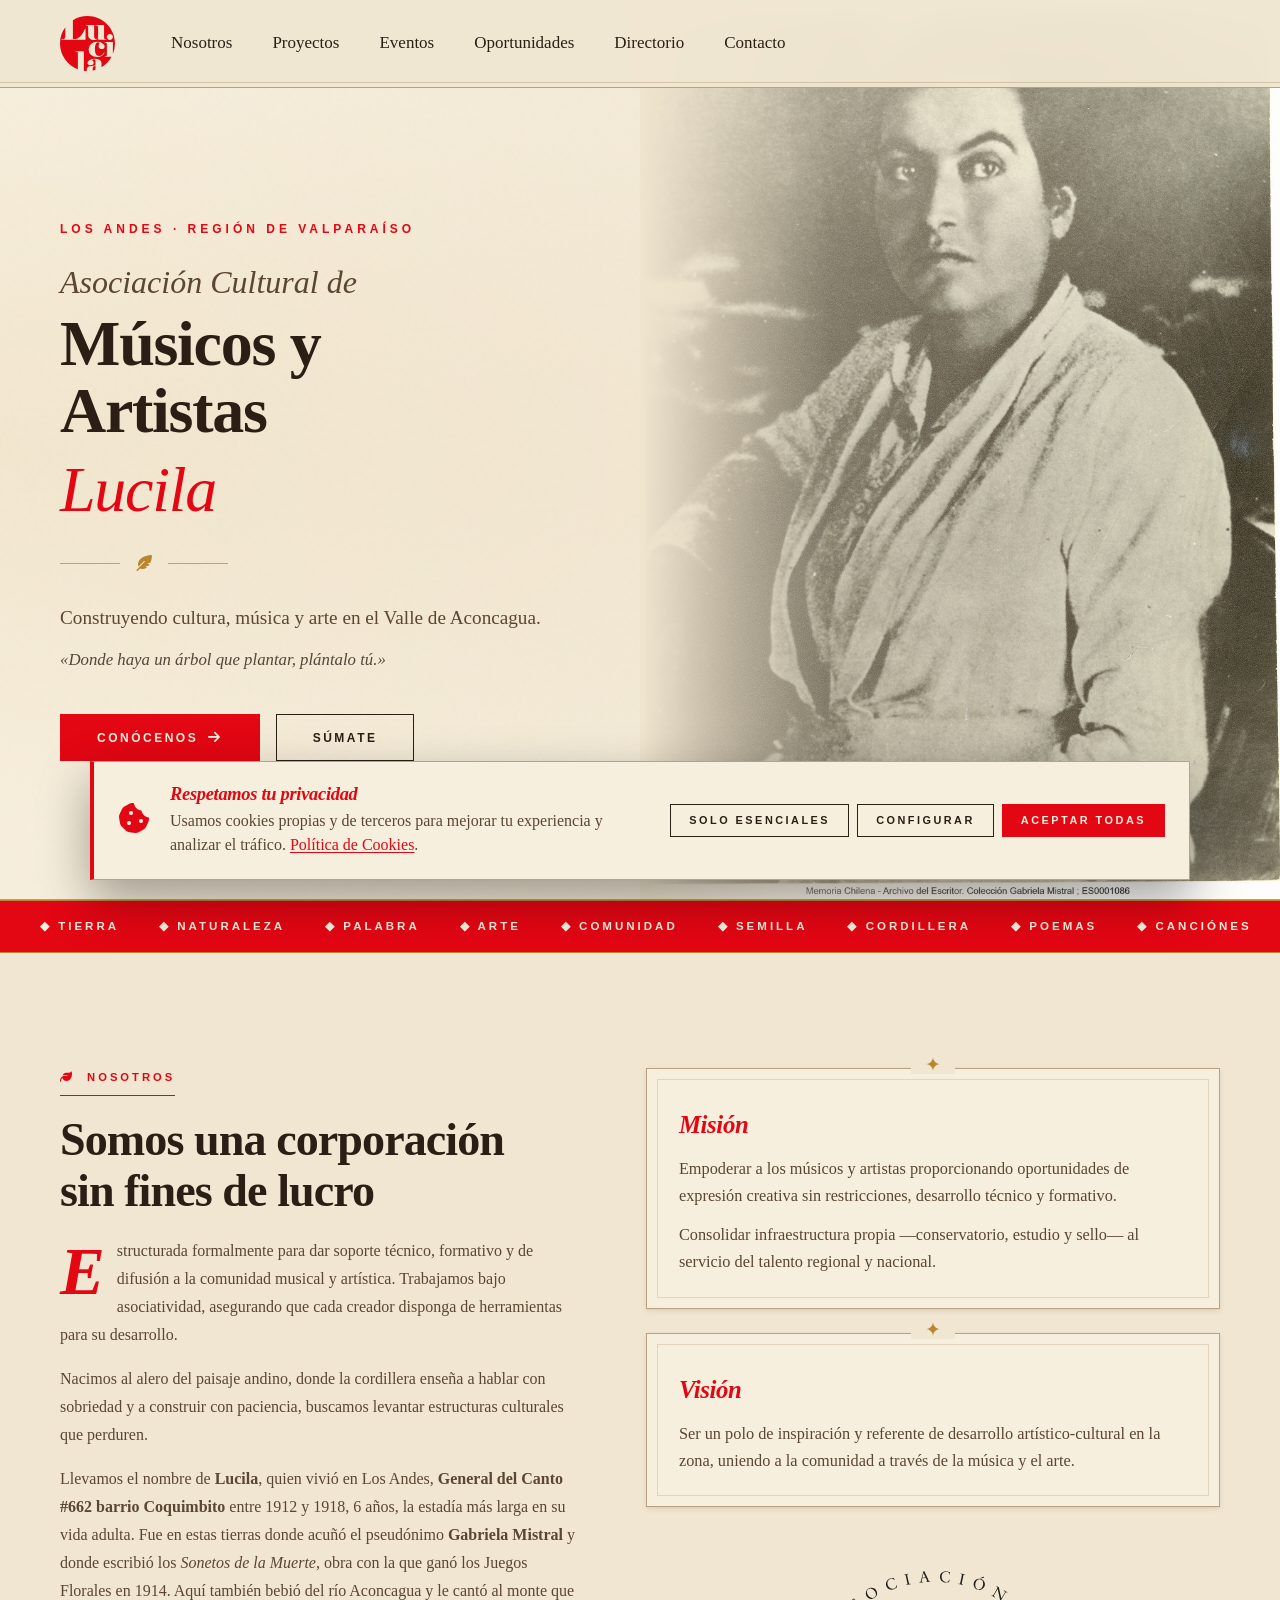
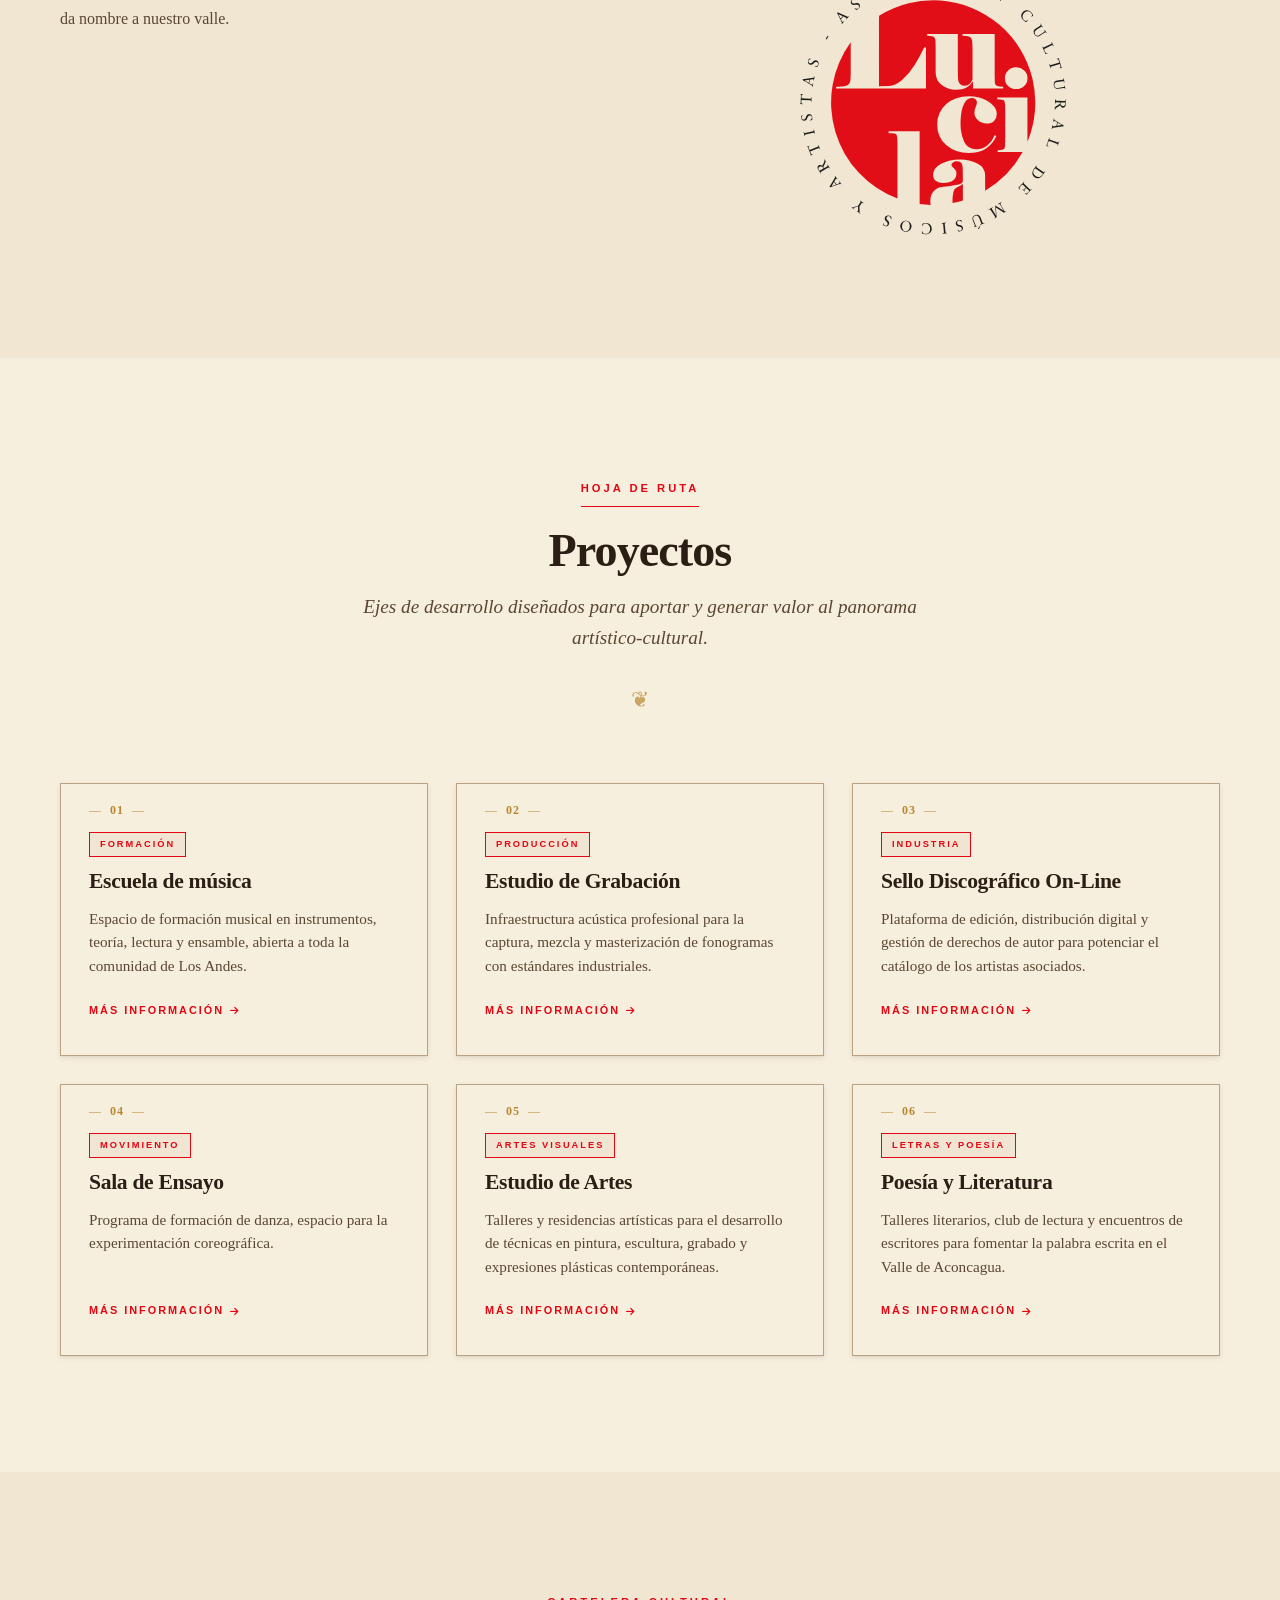
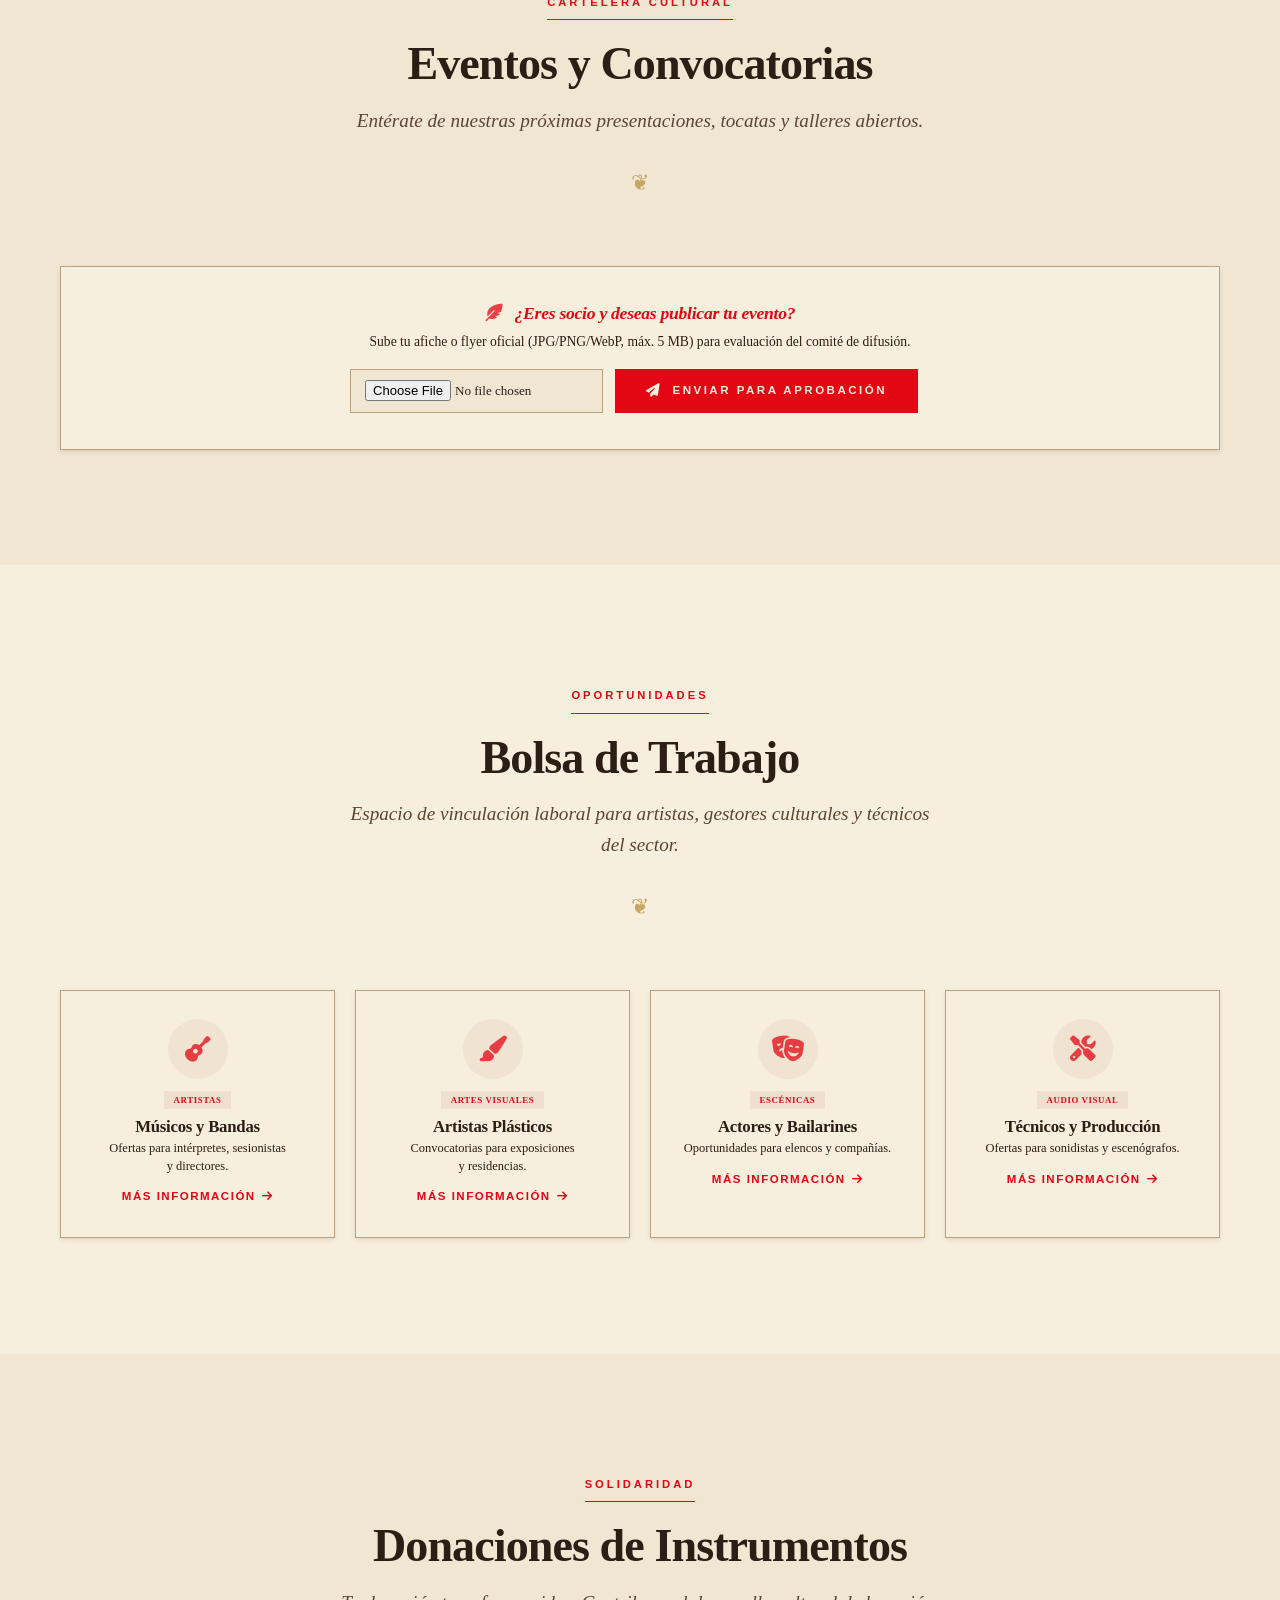
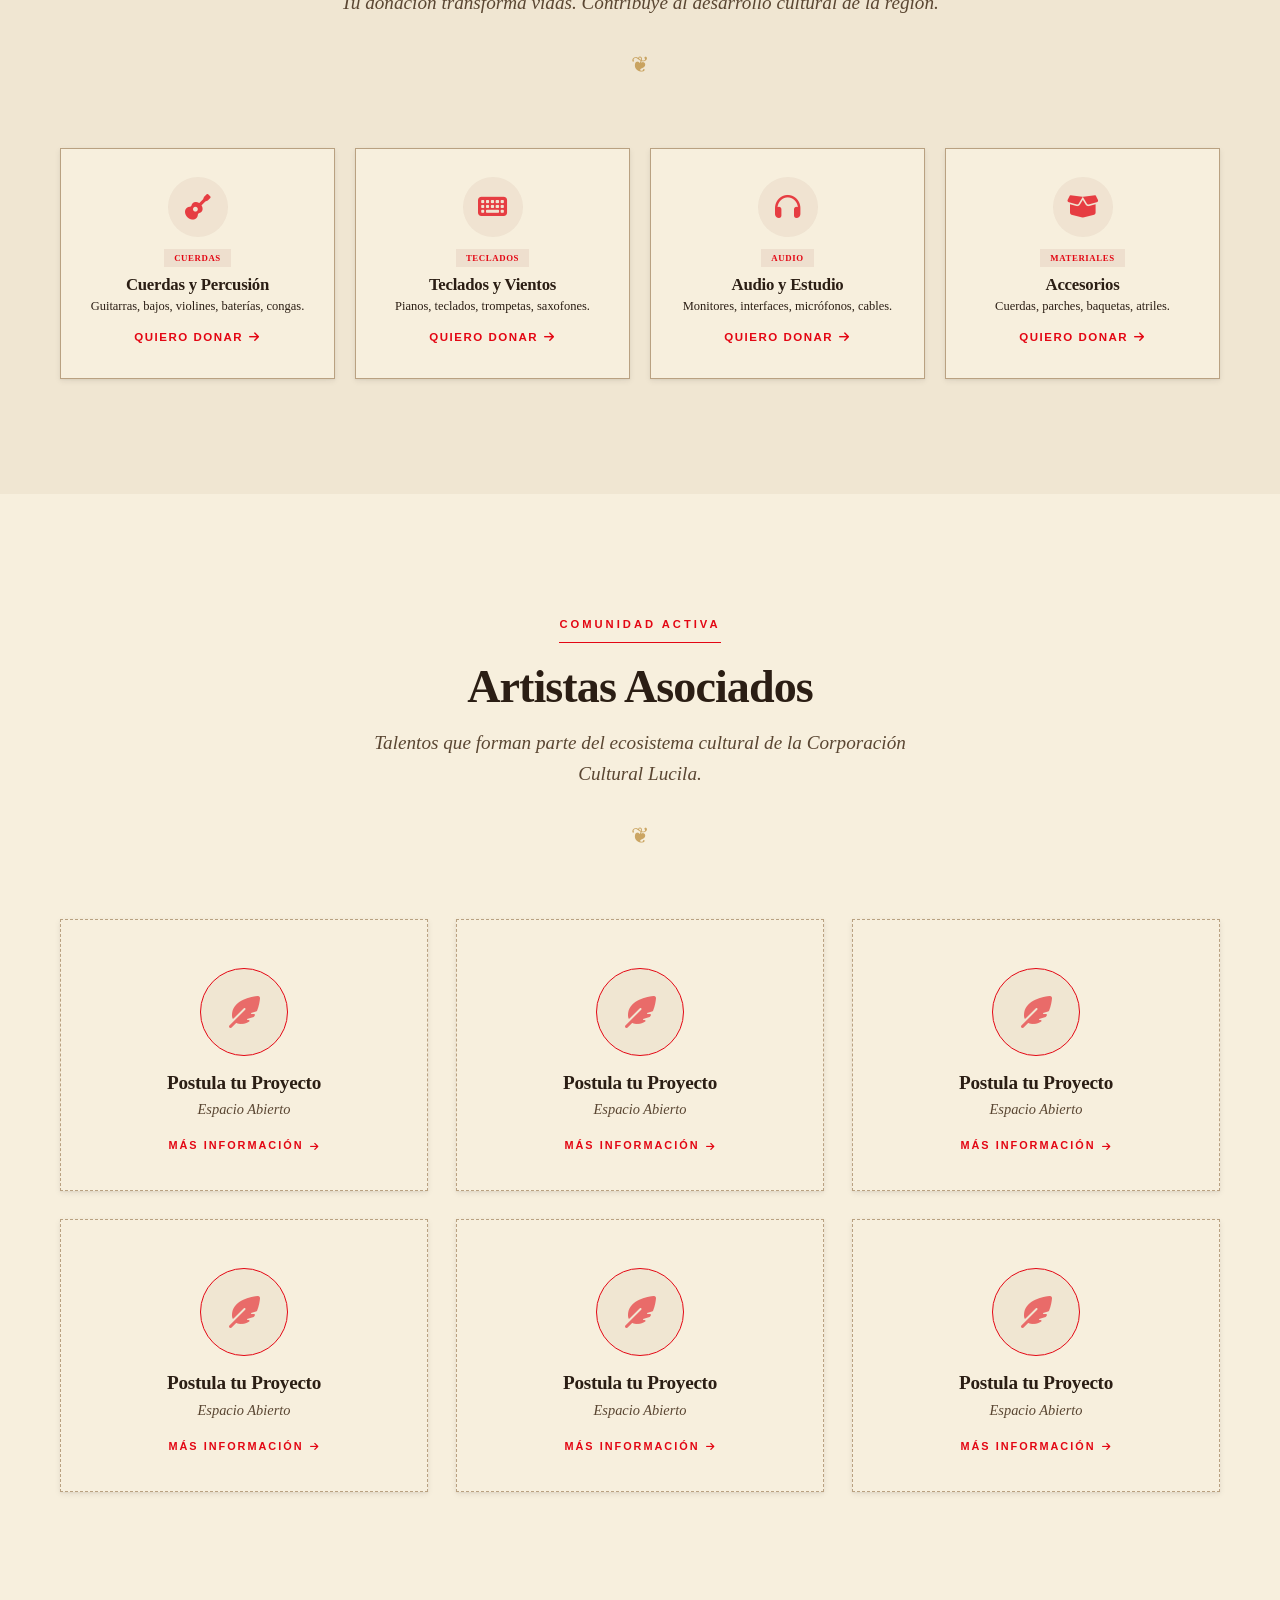
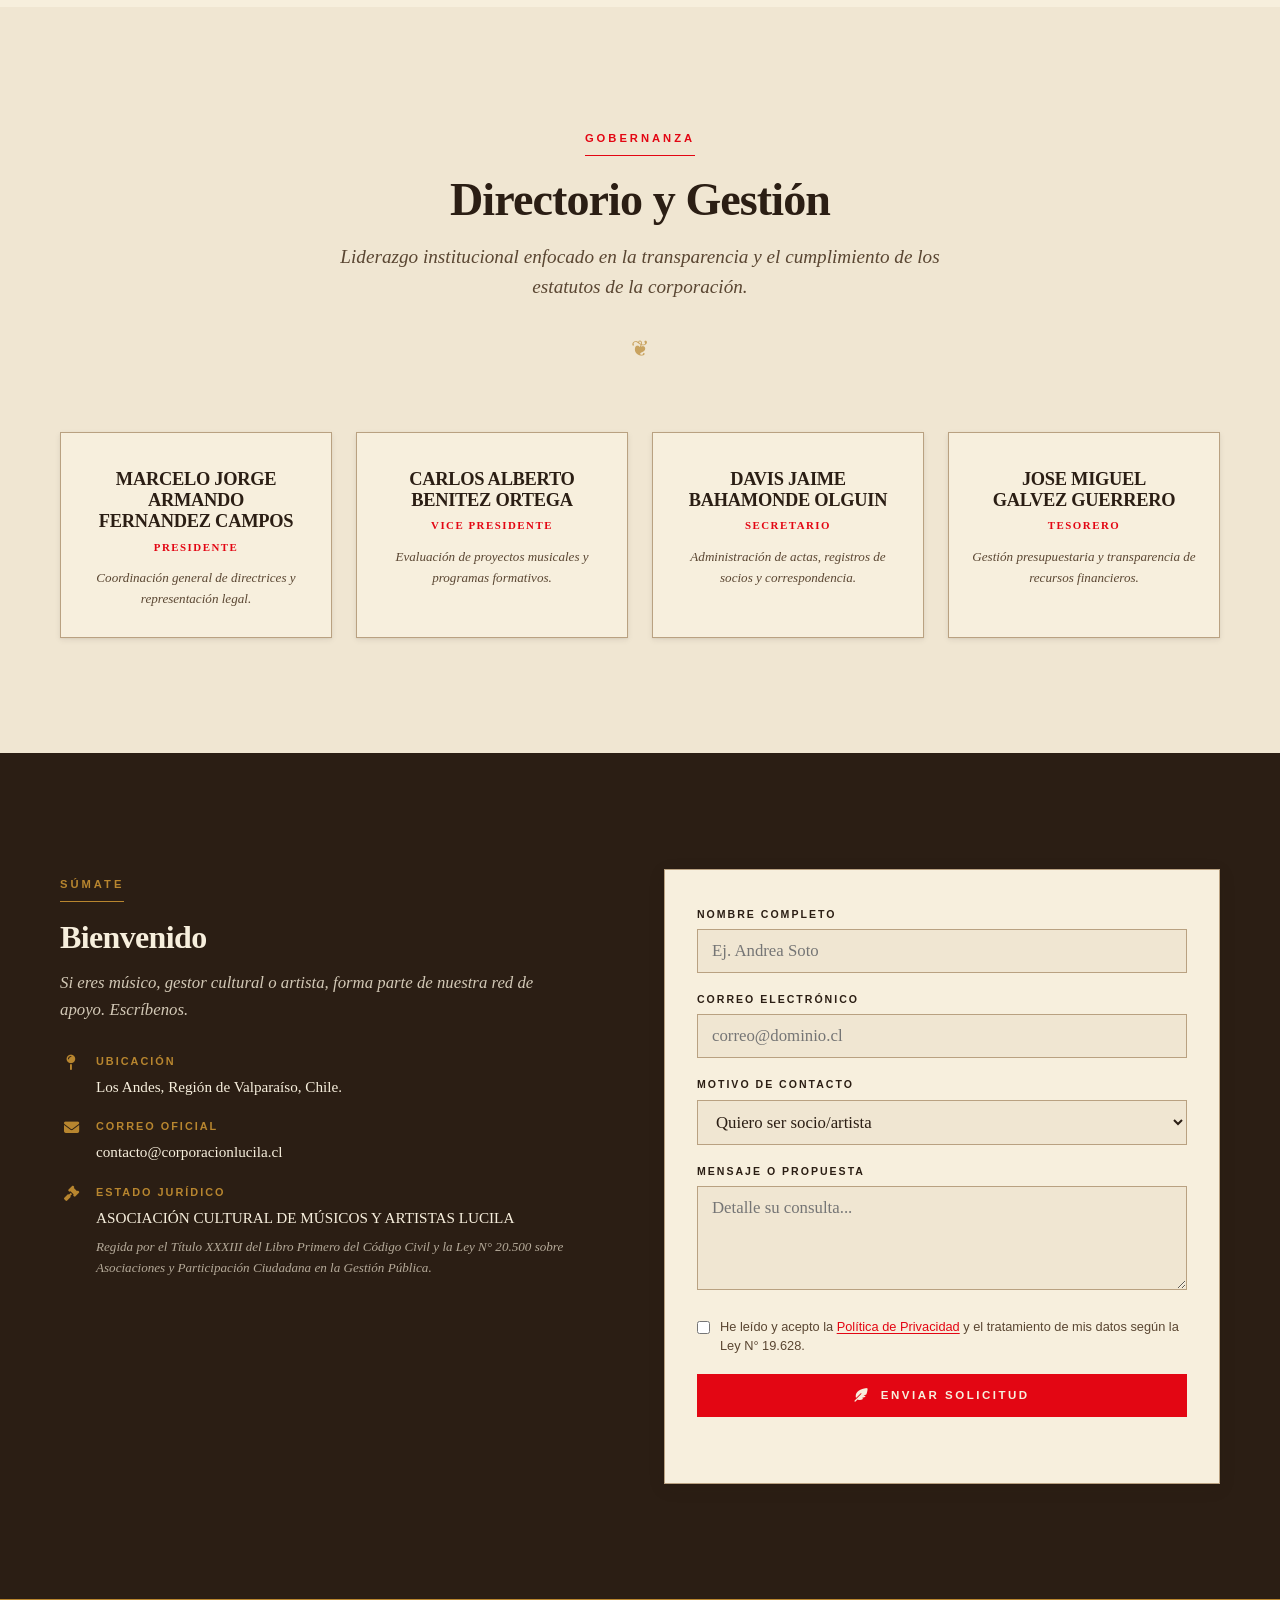
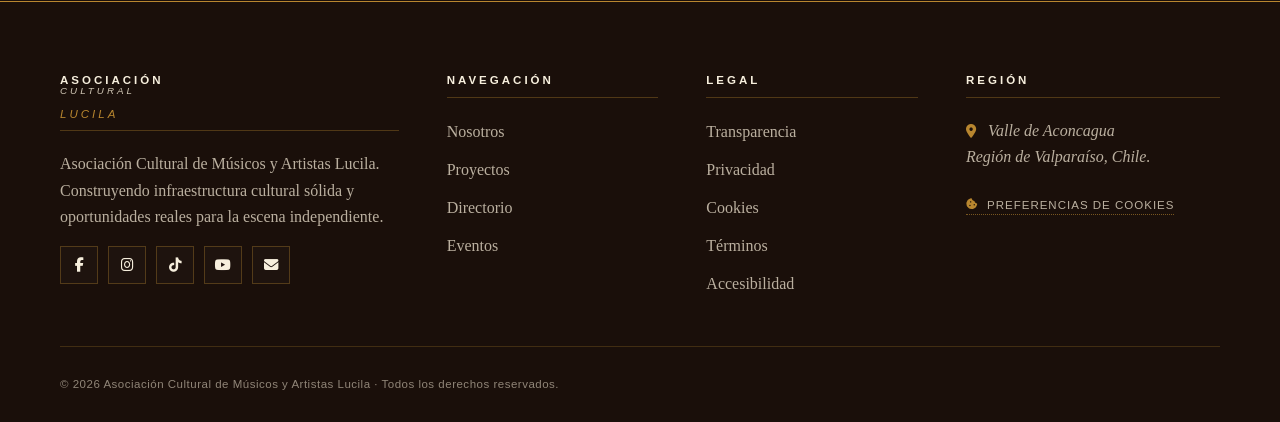
==== commit b3a2543a: "Fix: Restaurar enlaces de proyectos y galería de eventos" ====
--- a/index.html
+++ b/index.html
@@ -204,7 +204,7 @@
   </div>
 </section>
 
-    <!-- ============ PROYECTOS ============ -->
+        <!-- ============ PROYECTOS ============ -->
     <section id="proyectos" class="section section--cream" aria-labelledby="proyectos-title">
       <div class="container">
         <header class="section-header text-center">
@@ -214,67 +214,75 @@
           <div class="header-flourish" aria-hidden="true"><span>❦</span></div>
         </header>
 
-<div class="projects-grid">
-  <article class="project-card">
-    <div class="project-card__ribbon">01</div>
-    <div class="project-card__body">
-      <span class="project-badge">Formación</span>
-      <h3>Conservatorio</h3>
-      <p>Academia integral de formación musical en instrumentos, teoría, lectura y ensamble, abierta a toda la comunidad de Los Andes.</p>
-      <a href="#contacto" class="link-arrow">Más información<i class="fas fa-arrow-right" aria-hidden="true"></i></a>
-    </div>
-  </article>
-
-  <article class="project-card">
-    <div class="project-card__ribbon">02</div>
-    <div class="project-card__body">
-      <span class="project-badge">Producción</span>
-      <h3>Estudio de Grabación</h3>
-      <p>Infraestructura acústica profesional para la captura, mezcla y masterización de fonogramas con estándares industriales.</p>
-      <a href="#contacto" class="link-arrow">Más información<i class="fas fa-arrow-right" aria-hidden="true"></i></a>
-    </div>
-  </article>
-
-  <article class="project-card">
-    <div class="project-card__ribbon">03</div>
-    <div class="project-card__body">
-      <span class="project-badge">Industria</span>
-      <h3>Sello Discográfico On-Line</h3>
-      <p>Plataforma de edición, distribución digital y gestión de derechos de autor para potenciar el catálogo de los artistas asociados.</p>
-      <a href="#contacto" class="link-arrow">Más información<i class="fas fa-arrow-right" aria-hidden="true"></i></a>
-    </div>
-  </article>
-
-  <article class="project-card">
-    <div class="project-card__ribbon">04</div>
-    <div class="project-card__body">
-      <span class="project-badge">Artes Visuales</span>
-      <h3>Estudio de Artes</h3>
-      <p>Talleres y residencias artísticas para el desarrollo de técnicas en pintura, escultura, grabado y expresiones plásticas contemporáneas.</p>
-      <a href="#contacto" class="link-arrow">Más información<i class="fas fa-arrow-right" aria-hidden="true"></i></a>
-    </div>
-  </article>
-
-  <article class="project-card">
-    <div class="project-card__ribbon">05</div>
-    <div class="project-card__body">
-      <span class="project-badge">Movimiento</span>
-      <h3>Sala de Ensayo</h3>
-      <p>Programa de formación de danza, espacio para la experimentación coreográfica.</p>
-      <a href="#contacto" class="link-arrow">Más información<i class="fas fa-arrow-right" aria-hidden="true"></i></a>
-    </div>
-  </article>
-
-  <article class="project-card">
-    <div class="project-card__ribbon">06</div>
-    <div class="project-card__body">
-      <span class="project-badge">Artes Escénicas</span>
-      <h3>Estudio de Actuación</h3>
-      <p>Escuela de formación actoral con énfasis en técnicas de interpretación, voz, expresión corporal y producción teatral.</p>
-      <a href="#contacto" class="link-arrow">Más información<i class="fas fa-arrow-right" aria-hidden="true"></i></a>
-    </div>
-  </article>
-</div>
+        <div class="projects-grid">
+          
+          <!-- 01 Escuela de música -->
+          <article class="project-card">
+            <div class="project-card__ribbon">01</div>
+            <div class="project-card__body">
+              <span class="project-badge">Formación</span>
+              <h3>Escuela de música</h3>
+              <p>Espacio de formación musical en instrumentos, teoría, lectura y ensamble, abierta a toda la comunidad de Los Andes.</p>
+              <a href="proyectos/conservatorio.html" class="link-arrow">Más información <i class="fas fa-arrow-right" aria-hidden="true"></i></a>
+            </div>
+          </article>
+
+          <!-- 02 Estudio de Grabación -->
+          <article class="project-card">
+            <div class="project-card__ribbon">02</div>
+            <div class="project-card__body">
+              <span class="project-badge">Producción</span>
+              <h3>Estudio de Grabación</h3>
+              <p>Infraestructura acústica profesional para la captura, mezcla y masterización de fonogramas con estándares industriales.</p>
+              <a href="proyectos/estudio-grabacion.html" class="link-arrow">Más información <i class="fas fa-arrow-right" aria-hidden="true"></i></a>
+            </div>
+          </article>
+
+          <!-- 03 Sello Discográfico -->
+          <article class="project-card">
+            <div class="project-card__ribbon">03</div>
+            <div class="project-card__body">
+              <span class="project-badge">Industria</span>
+              <h3>Sello Discográfico On-Line</h3>
+              <p>Plataforma de edición, distribución digital y gestión de derechos de autor para potenciar el catálogo de los artistas asociados.</p>
+              <a href="proyectos/sello-discografico.html" class="link-arrow">Más información <i class="fas fa-arrow-right" aria-hidden="true"></i></a>
+            </div>
+          </article>
+
+          <!-- 04 Sala de Ensayo -->
+          <article class="project-card">
+            <div class="project-card__ribbon">04</div>
+            <div class="project-card__body">
+              <span class="project-badge">Movimiento</span>
+              <h3>Sala de Ensayo</h3>
+              <p>Programa de formación de danza, espacio para la experimentación coreográfica.</p>
+              <a href="proyectos/sala-ensayo.html" class="link-arrow">Más información <i class="fas fa-arrow-right" aria-hidden="true"></i></a>
+            </div>
+          </article>
+
+          <!-- 05 Estudio de Artes -->
+          <article class="project-card">
+            <div class="project-card__ribbon">05</div>
+            <div class="project-card__body">
+              <span class="project-badge">Artes Visuales</span>
+              <h3>Estudio de Artes</h3>
+              <p>Talleres y residencias artísticas para el desarrollo de técnicas en pintura, escultura, grabado y expresiones plásticas contemporáneas.</p>
+              <a href="proyectos/estudio-artes.html" class="link-arrow">Más información <i class="fas fa-arrow-right" aria-hidden="true"></i></a>
+            </div>
+          </article>
+
+          <!-- 06 Poesía y Literatura -->
+          <article class="project-card">
+            <div class="project-card__ribbon">06</div>
+            <div class="project-card__body">
+              <span class="project-badge">Letras y Poesía</span>
+              <h3>Poesía y Literatura</h3>
+              <p>Talleres literarios, club de lectura y encuentros de escritores para fomentar la palabra escrita en el Valle de Aconcagua.</p>
+              <a href="proyectos/poesia-literatura.html" class="link-arrow">Más información <i class="fas fa-arrow-right" aria-hidden="true"></i></a>
+            </div>
+          </article>
+
+        </div>
       </div>
     </section>
 
@@ -565,5 +573,6 @@
   <script src="assets/js/forms.js" defer></script>
   <script src="assets/js/main.js" defer></script>
   <script src="assets/js/analytics.js" defer></script>
+  <script src="assets/js/upload-evento.js" defer></script>
 </body>
-</html>+</html>
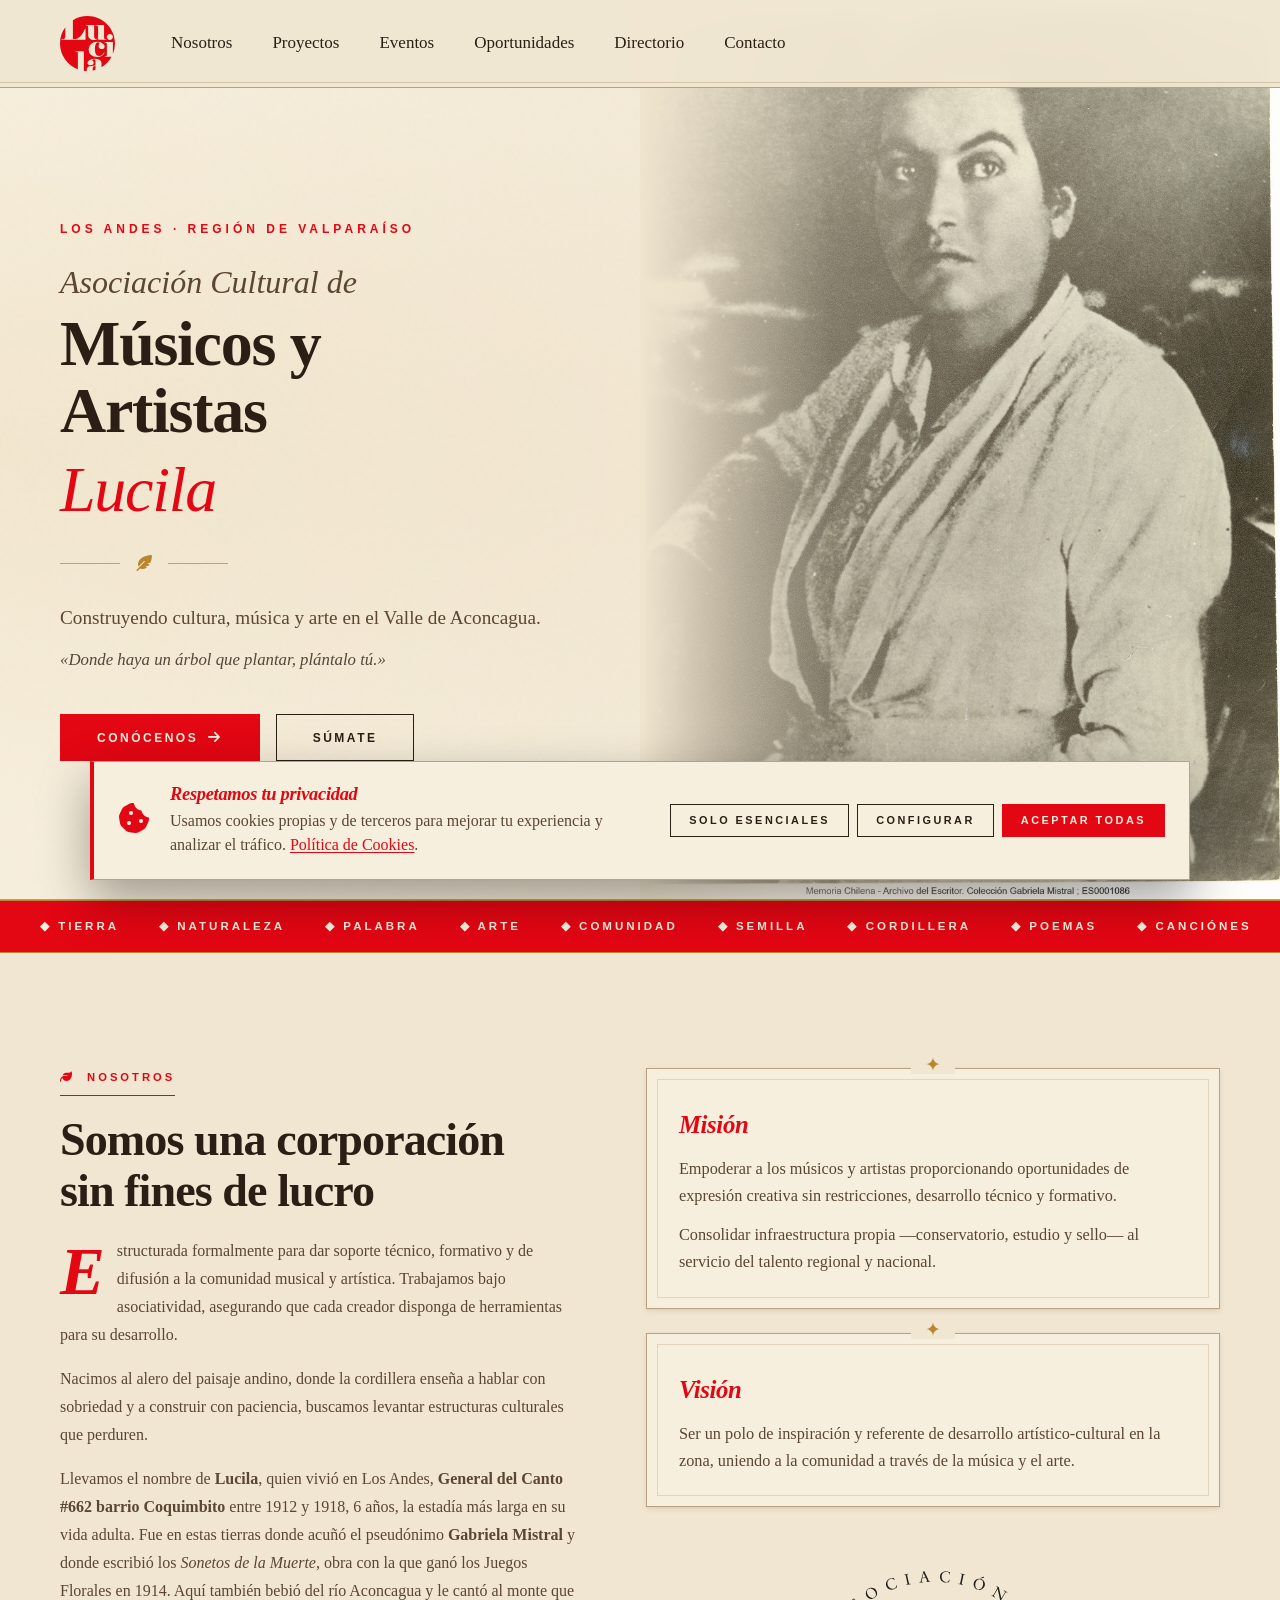
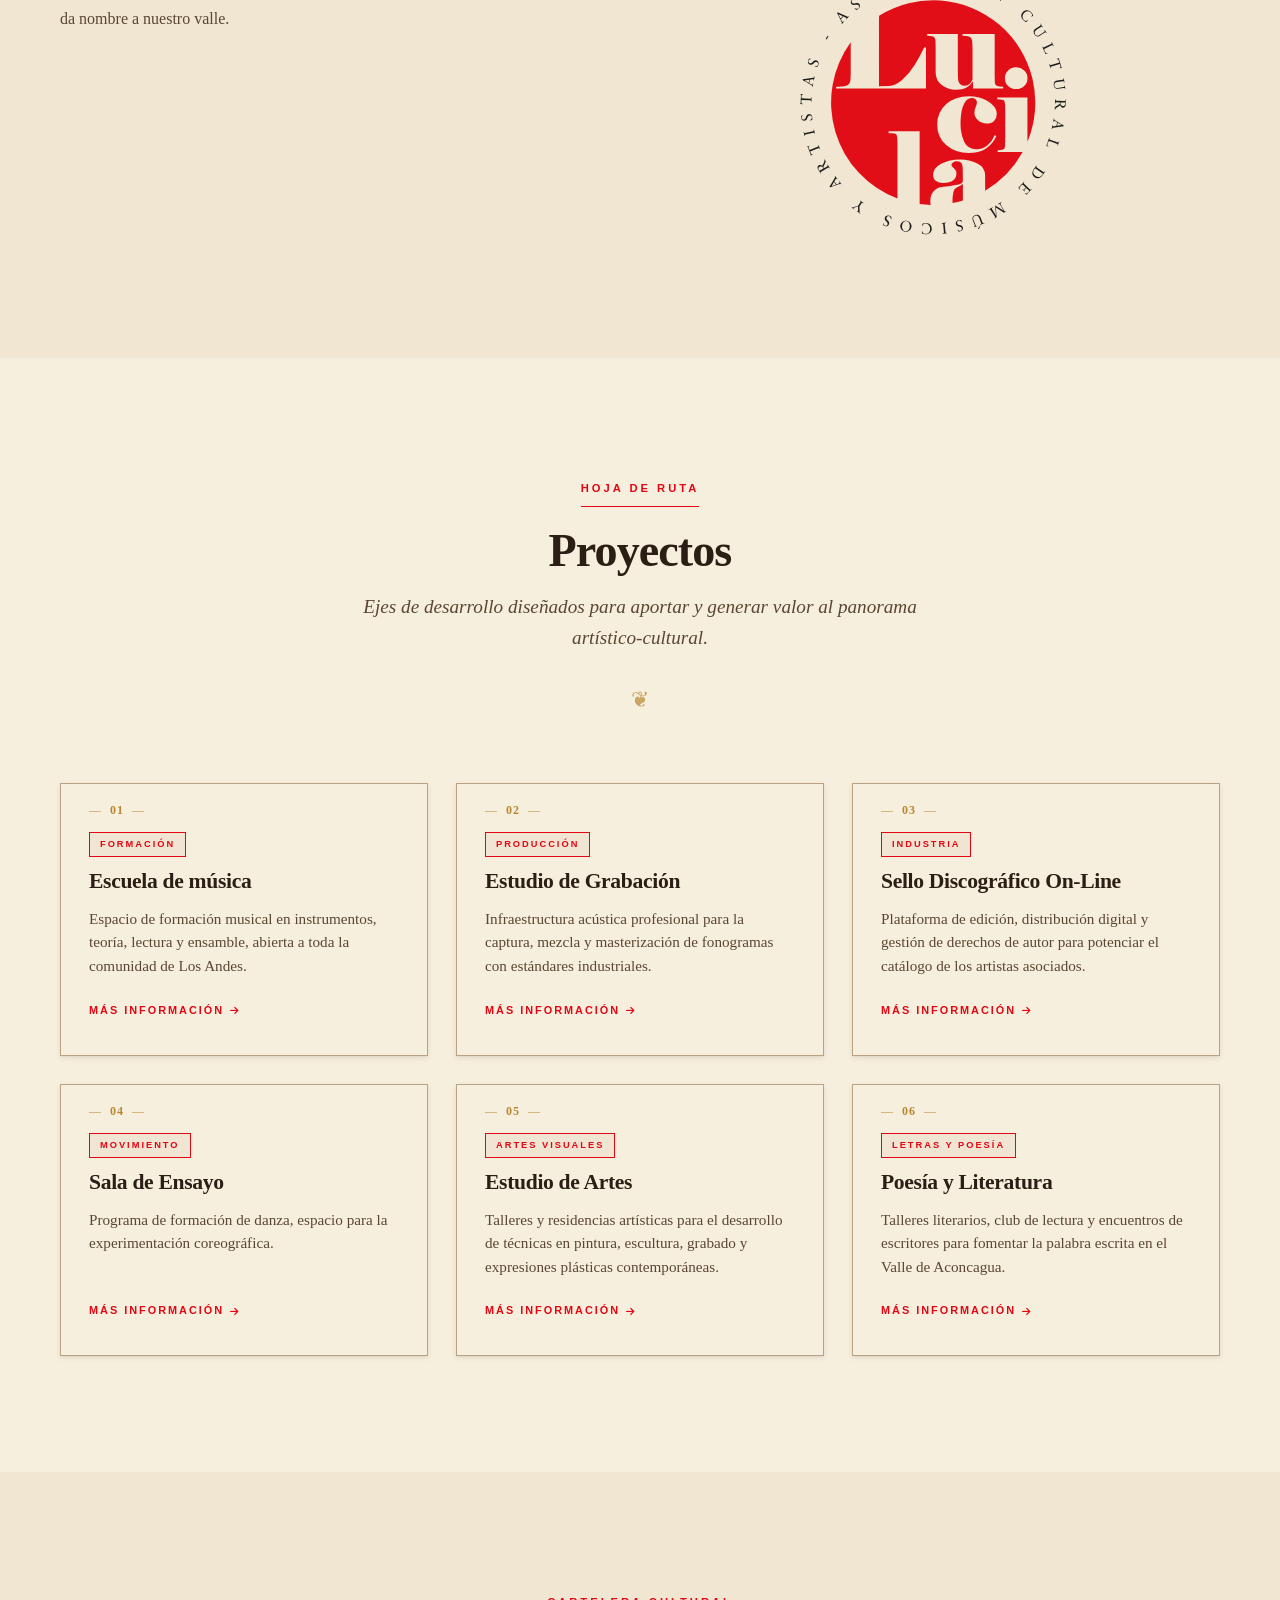
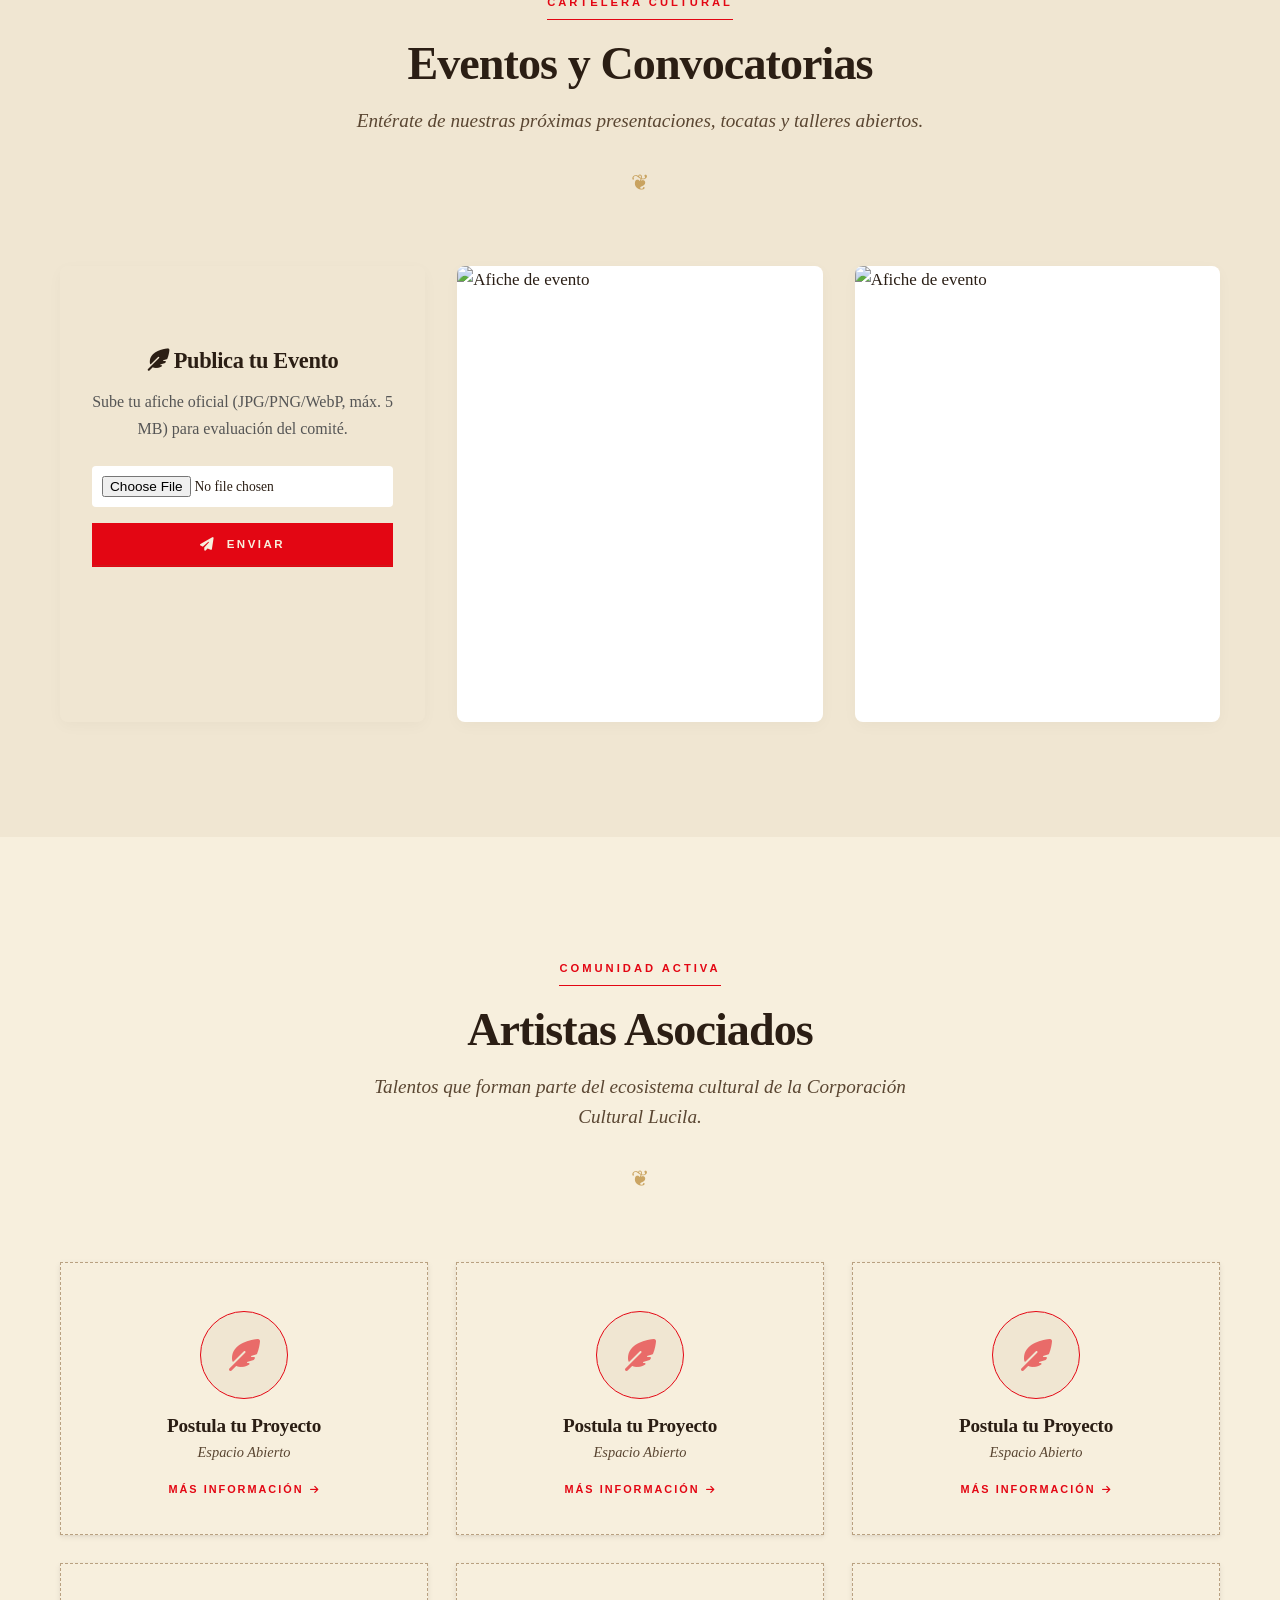
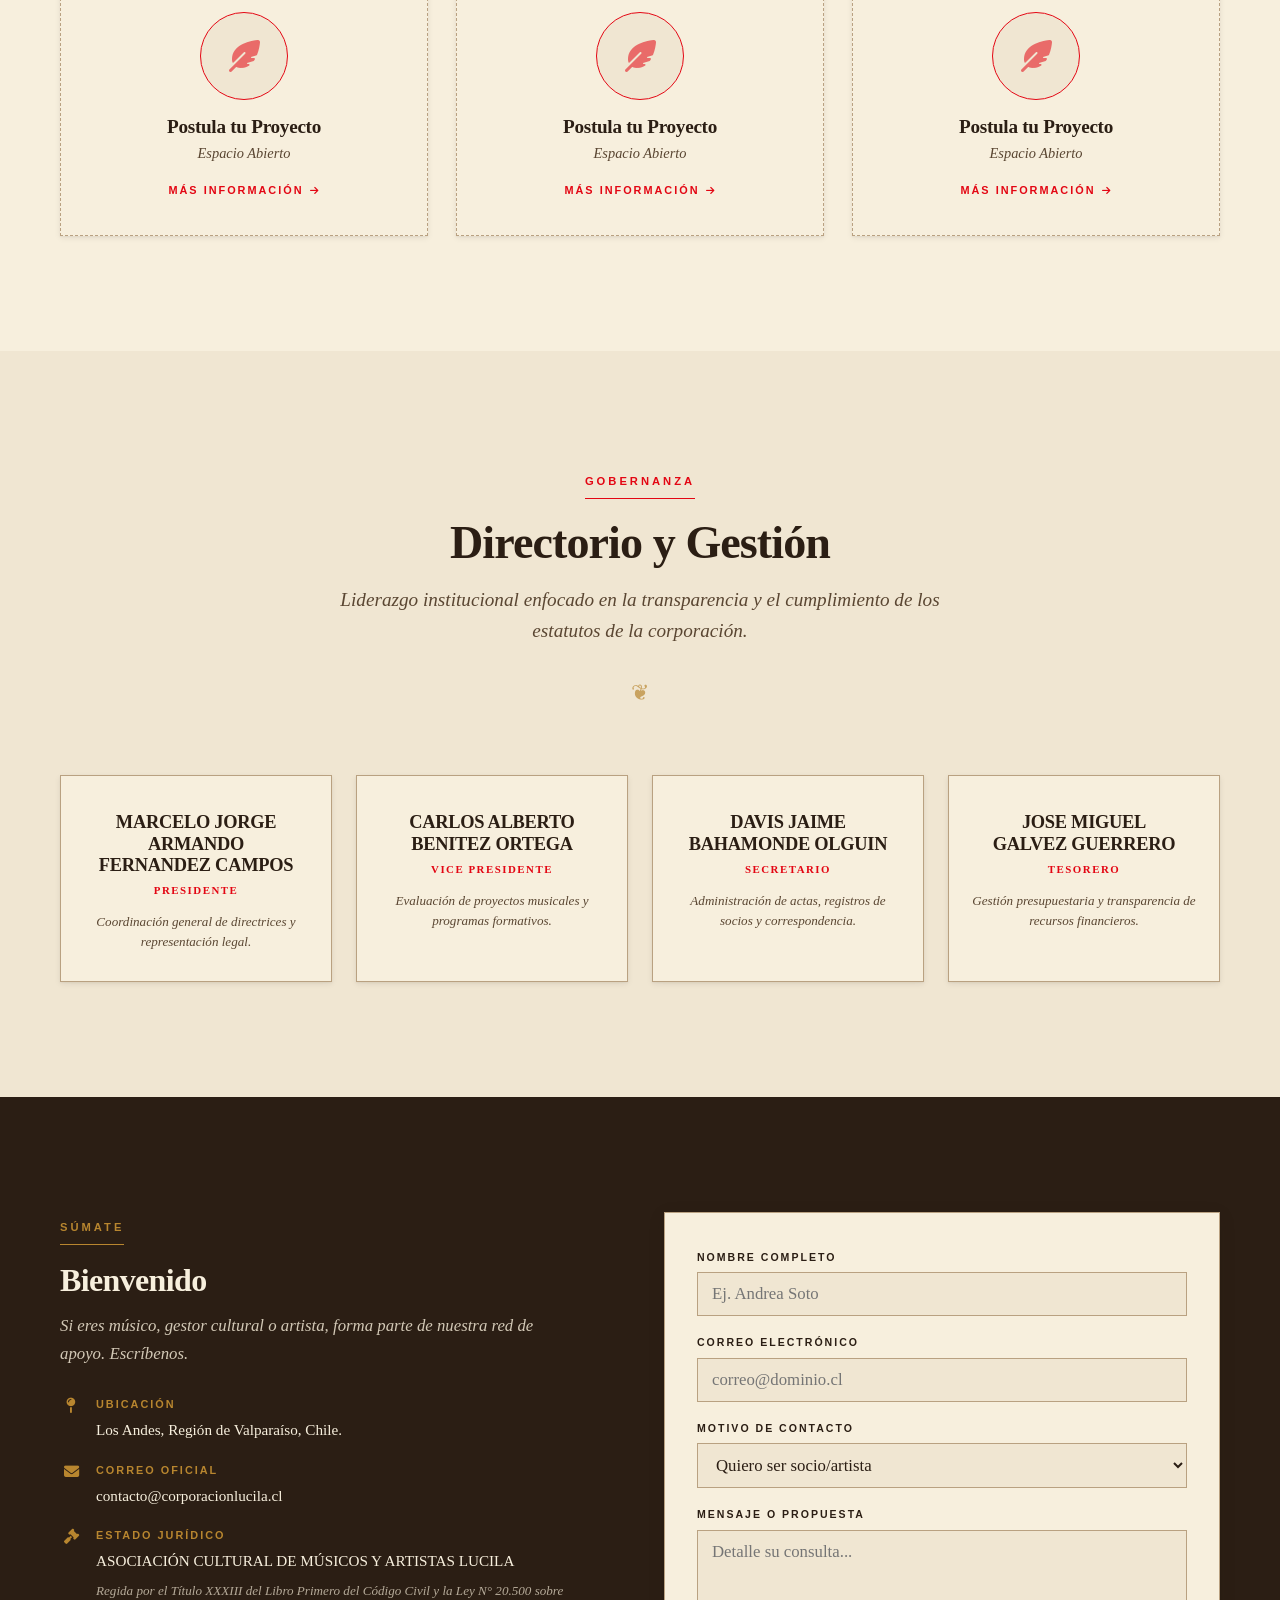
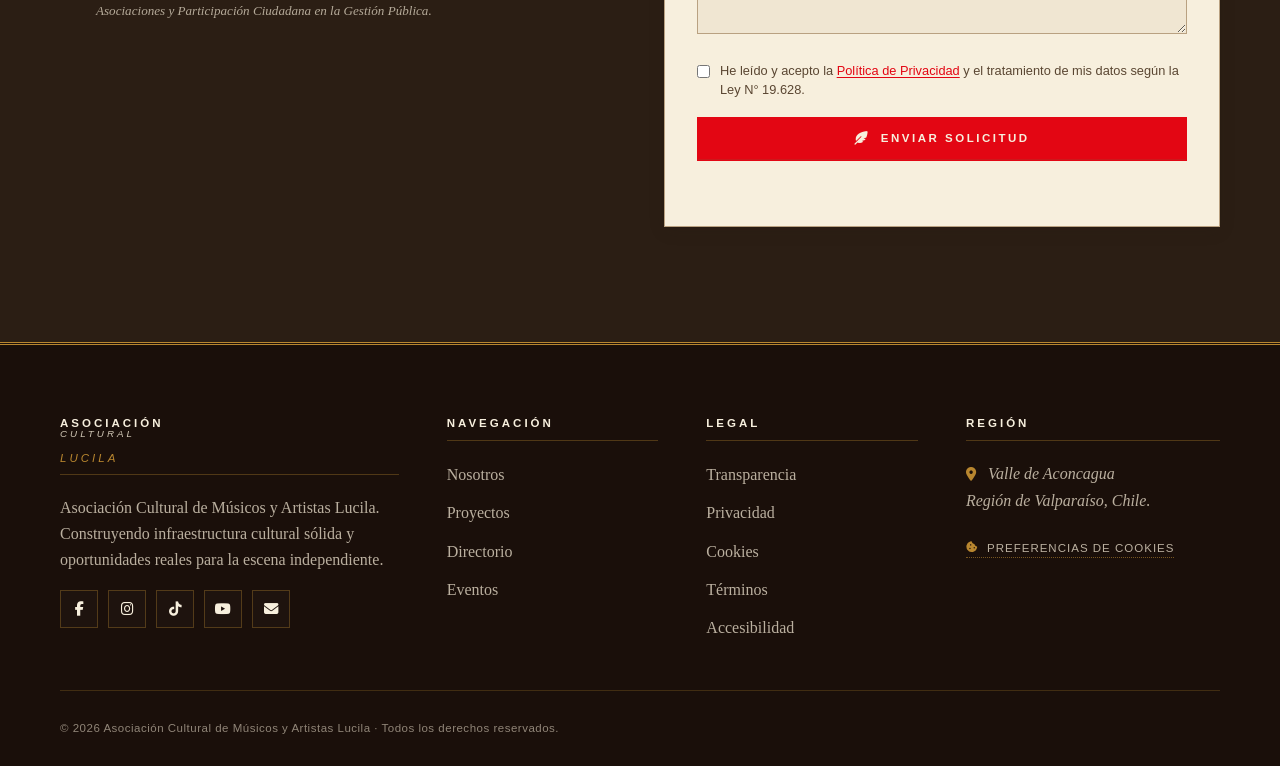
==== commit fa50a7a3: "Restaurar galeria 3 columnas e imagenes IA" ====
--- a/index.html
+++ b/index.html
@@ -286,7 +286,7 @@
       </div>
     </section>
 
-    <!-- ============ EVENTOS ============ -->
+        <!-- ============ EVENTOS ============ -->
     <section id="eventos" class="section section--paper" aria-labelledby="eventos-title">
       <div class="container">
         <header class="section-header text-center">
@@ -296,54 +296,55 @@
           <div class="header-flourish" aria-hidden="true"><span>❦</span></div>
         </header>
 
-        <aside class="upload-section">
-          <h3><i class="fas fa-feather-alt" aria-hidden="true"></i> ¿Eres socio y deseas publicar tu evento?</h3>
-          <p>Sube tu afiche o flyer oficial (JPG/PNG/WebP, máx. 5 MB) para evaluación del comité de difusión.</p>
-          <form id="uploadForm" class="upload-form" enctype="multipart/form-data" novalidate>
-            <label for="evento-file" class="sr-only">Selecciona una imagen</label>
-            <input type="file" id="evento-file" name="evento" accept="image/png,image/jpeg,image/webp" required aria-describedby="upload-help" />
-            <small id="upload-help" class="sr-only">JPG, PNG o WebP. Máx 5 MB.</small>
-            <button type="submit" class="btn"><i class="fas fa-paper-plane" aria-hidden="true"></i> Enviar para Aprobación</button>
-            <p class="form-feedback" role="status" aria-live="polite"></p>
-          </form>
-        </aside>
-      </div>
-    </section>
-
-    <!-- ============ OPORTUNIDADES ============ -->
-    <section id="trabajo" class="section section--cream" aria-labelledby="trabajo-title">
-      <div class="container">
-        <header class="section-header text-center">
-          <span class="eyebrow">Oportunidades</span>
-          <h2 id="trabajo-title" class="title-display">Bolsa de Trabajo</h2>
-          <p class="section-lead">Espacio de vinculación laboral para artistas, gestores culturales y técnicos del sector.</p>
-          <div class="header-flourish" aria-hidden="true"><span>❦</span></div>
-        </header>
-
-        <div class="icon-grid">
-          <article class="icon-card"><div class="icon-card__circle"><i class="fas fa-guitar" aria-hidden="true"></i></div><span class="icon-card__badge">Artistas</span><h3>Músicos y Bandas</h3><p>Ofertas para intérpretes, sesionistas y directores.</p><a href="#contacto" class="link-arrow">Más información <i class="fas fa-arrow-right" aria-hidden="true"></i></a></article>
-          <article class="icon-card"><div class="icon-card__circle"><i class="fas fa-paint-brush" aria-hidden="true"></i></div><span class="icon-card__badge">Artes Visuales</span><h3>Artistas Plásticos</h3><p>Convocatorias para exposiciones y residencias.</p><a href="#contacto" class="link-arrow">Más información  <i class="fas fa-arrow-right" aria-hidden="true"></i></a></article>
-          <article class="icon-card"><div class="icon-card__circle"><i class="fas fa-masks-theater" aria-hidden="true"></i></div><span class="icon-card__badge">Escénicas</span><h3>Actores y Bailarines</h3><p>Oportunidades para elencos y compañías.</p><a href="#contacto" class="link-arrow">Más información <i class="fas fa-arrow-right" aria-hidden="true"></i></a></article>
-          <article class="icon-card"><div class="icon-card__circle"><i class="fas fa-tools" aria-hidden="true"></i></div><span class="icon-card__badge">Audio Visual</span><h3>Técnicos y Producción</h3><p>Ofertas para sonidistas y escenógrafos.</p><a href="#contacto" class="link-arrow">Más información <i class="fas fa-arrow-right" aria-hidden="true"></i></a></article>
-        </div>
-      </div>
-    </section>
-
-    <!-- ============ DONACIONES ============ -->
-    <section id="donaciones" class="section section--paper" aria-labelledby="donaciones-title">
-      <div class="container">
-        <header class="section-header text-center">
-          <span class="eyebrow">Solidaridad</span>
-          <h2 id="donaciones-title" class="title-display">Donaciones de Instrumentos</h2>
-          <p class="section-lead">Tu donación transforma vidas. Contribuye al desarrollo cultural de la región.</p>
-          <div class="header-flourish" aria-hidden="true"><span>❦</span></div>
-        </header>
-
-        <div class="icon-grid">
-          <article class="icon-card"><div class="icon-card__circle"><i class="fas fa-guitar" aria-hidden="true"></i></div><span class="icon-card__badge">Cuerdas</span><h3>Cuerdas y Percusión</h3><p>Guitarras, bajos, violines, baterías, congas.</p><a href="#contacto" class="link-arrow">Quiero donar <i class="fas fa-arrow-right" aria-hidden="true"></i></a></article>
-          <article class="icon-card"><div class="icon-card__circle"><i class="fas fa-keyboard" aria-hidden="true"></i></div><span class="icon-card__badge">Teclados</span><h3>Teclados y Vientos</h3><p>Pianos, teclados, trompetas, saxofones.</p><a href="#contacto" class="link-arrow">Quiero donar <i class="fas fa-arrow-right" aria-hidden="true"></i></a></article>
-          <article class="icon-card"><div class="icon-card__circle"><i class="fas fa-headphones" aria-hidden="true"></i></div><span class="icon-card__badge">Audio</span><h3>Audio y Estudio</h3><p>Monitores, interfaces, micrófonos, cables.</p><a href="#contacto" class="link-arrow">Quiero donar <i class="fas fa-arrow-right" aria-hidden="true"></i></a></article>
-          <article class="icon-card"><div class="icon-card__circle"><i class="fas fa-box-open" aria-hidden="true"></i></div><span class="icon-card__badge">Materiales</span><h3>Accesorios</h3><p>Cuerdas, parches, baquetas, atriles.</p><a href="#contacto" class="link-arrow">Quiero donar <i class="fas fa-arrow-right" aria-hidden="true"></i></a></article>
+        <!-- ESTILOS LOCALES PARA LA GALERÍA -->
+        <style>
+          .event-gallery { display: grid; grid-template-columns: repeat(1, 1fr); gap: 2rem; margin-top: 3rem; }
+          @media (min-width: 768px) { .event-gallery { grid-template-columns: repeat(2, 1fr); } }
+          @media (min-width: 1024px) { .event-gallery { grid-template-columns: repeat(3, 1fr); } }
+          
+          .event-card { background: #fff; border: 1px solid var(--border); border-radius: 8px; overflow: hidden; display: flex; flex-direction: column; box-shadow: 0 4px 15px rgba(0,0,0,0.03); transition: transform 0.3s ease, box-shadow 0.3s ease; }
+          .event-card:hover { transform: translateY(-5px); box-shadow: 0 8px 25px rgba(0,0,0,0.08); }
+          
+          .event-card__image-container { width: 100%; aspect-ratio: 4 / 5; background-color: var(--paper); overflow: hidden; position: relative; }
+          .event-card__image { width: 100%; height: 100%; object-fit: cover; display: block; }
+          
+          /* Estilos para la tarjeta del formulario */
+          .event-card--upload { justify-content: center; align-items: center; padding: 2rem; text-align: center; background-color: var(--paper); border: 2px dashed var(--border); }
+          .event-card--upload h3 { font-family: var(--font-display); color: var(--red); margin-bottom: 1rem; font-size: 1.4rem; }
+          .event-card--upload p { font-size: 1rem; margin-bottom: 1.5rem; color: #555; }
+          .event-card--upload .upload-form { display: flex; flex-direction: column; gap: 1rem; width: 100%; }
+          .event-card--upload input[type="file"] { font-family: var(--font-sans); font-size: 0.85rem; width: 100%; padding: 10px; background: #fff; border: 1px solid var(--border); border-radius: 4px; cursor: pointer; }
+        </style>
+
+        <div class="event-gallery">
+          
+          <!-- TARJETA 1: Formulario conectado a R2 -->
+          <article class="event-card event-card--upload">
+            <h3><i class="fas fa-feather-alt" aria-hidden="true"></i> Publica tu Evento</h3>
+            <p>Sube tu afiche oficial (JPG/PNG/WebP, máx. 5 MB) para evaluación del comité.</p>
+            <form id="uploadForm" class="upload-form" enctype="multipart/form-data" novalidate>
+              <label for="evento-file" class="sr-only">Selecciona una imagen</label>
+              <input type="file" id="evento-file" name="evento" accept="image/png,image/jpeg,image/webp" required aria-describedby="upload-help" />
+              <small id="upload-help" class="sr-only">JPG, PNG o WebP. Máx 5 MB.</small>
+              <button type="submit" class="btn btn--full"><i class="fas fa-paper-plane" aria-hidden="true"></i> Enviar</button>
+              <p class="form-feedback" role="status" aria-live="polite"></p>
+            </form>
+          </article>
+
+          <!-- TARJETA 2: Imagen de Ejemplo -->
+          <article class="event-card">
+            <div class="event-card__image-container">
+              <img src="https://images.unsplash.com/photo-1511671782779-c97d3d27a1d4?ixlib=rb-4.0.3&auto=format&fit=crop&w=800&q=80" alt="Afiche de evento" class="event-card__image">
+            </div>
+          </article>
+
+          <!-- TARJETA 3: Imagen de Ejemplo -->
+          <article class="event-card">
+            <div class="event-card__image-container">
+              <img src="https://images.unsplash.com/photo-1470229722913-7c0e2dbbafd3?ixlib=rb-4.0.3&auto=format&fit=crop&w=800&q=80" alt="Afiche de evento" class="event-card__image">
+            </div>
+          </article>
+
         </div>
       </div>
     </section>
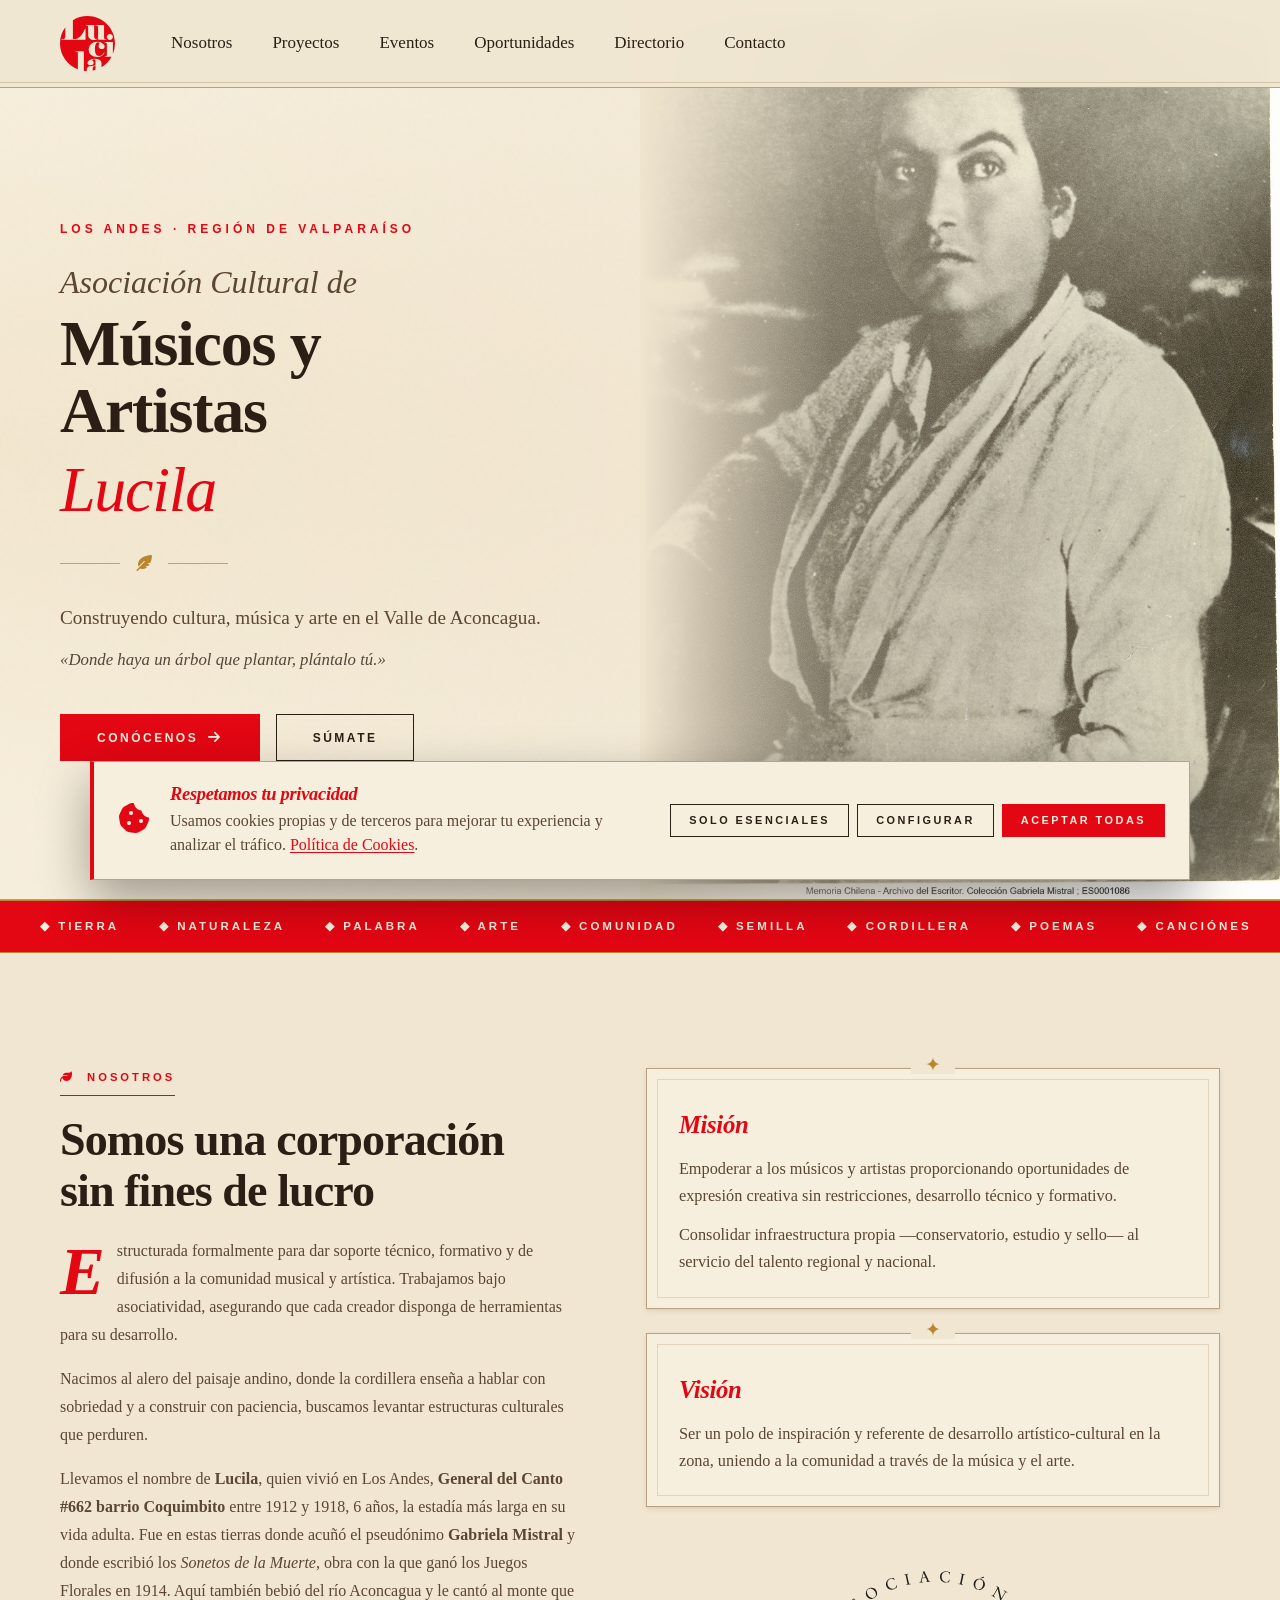
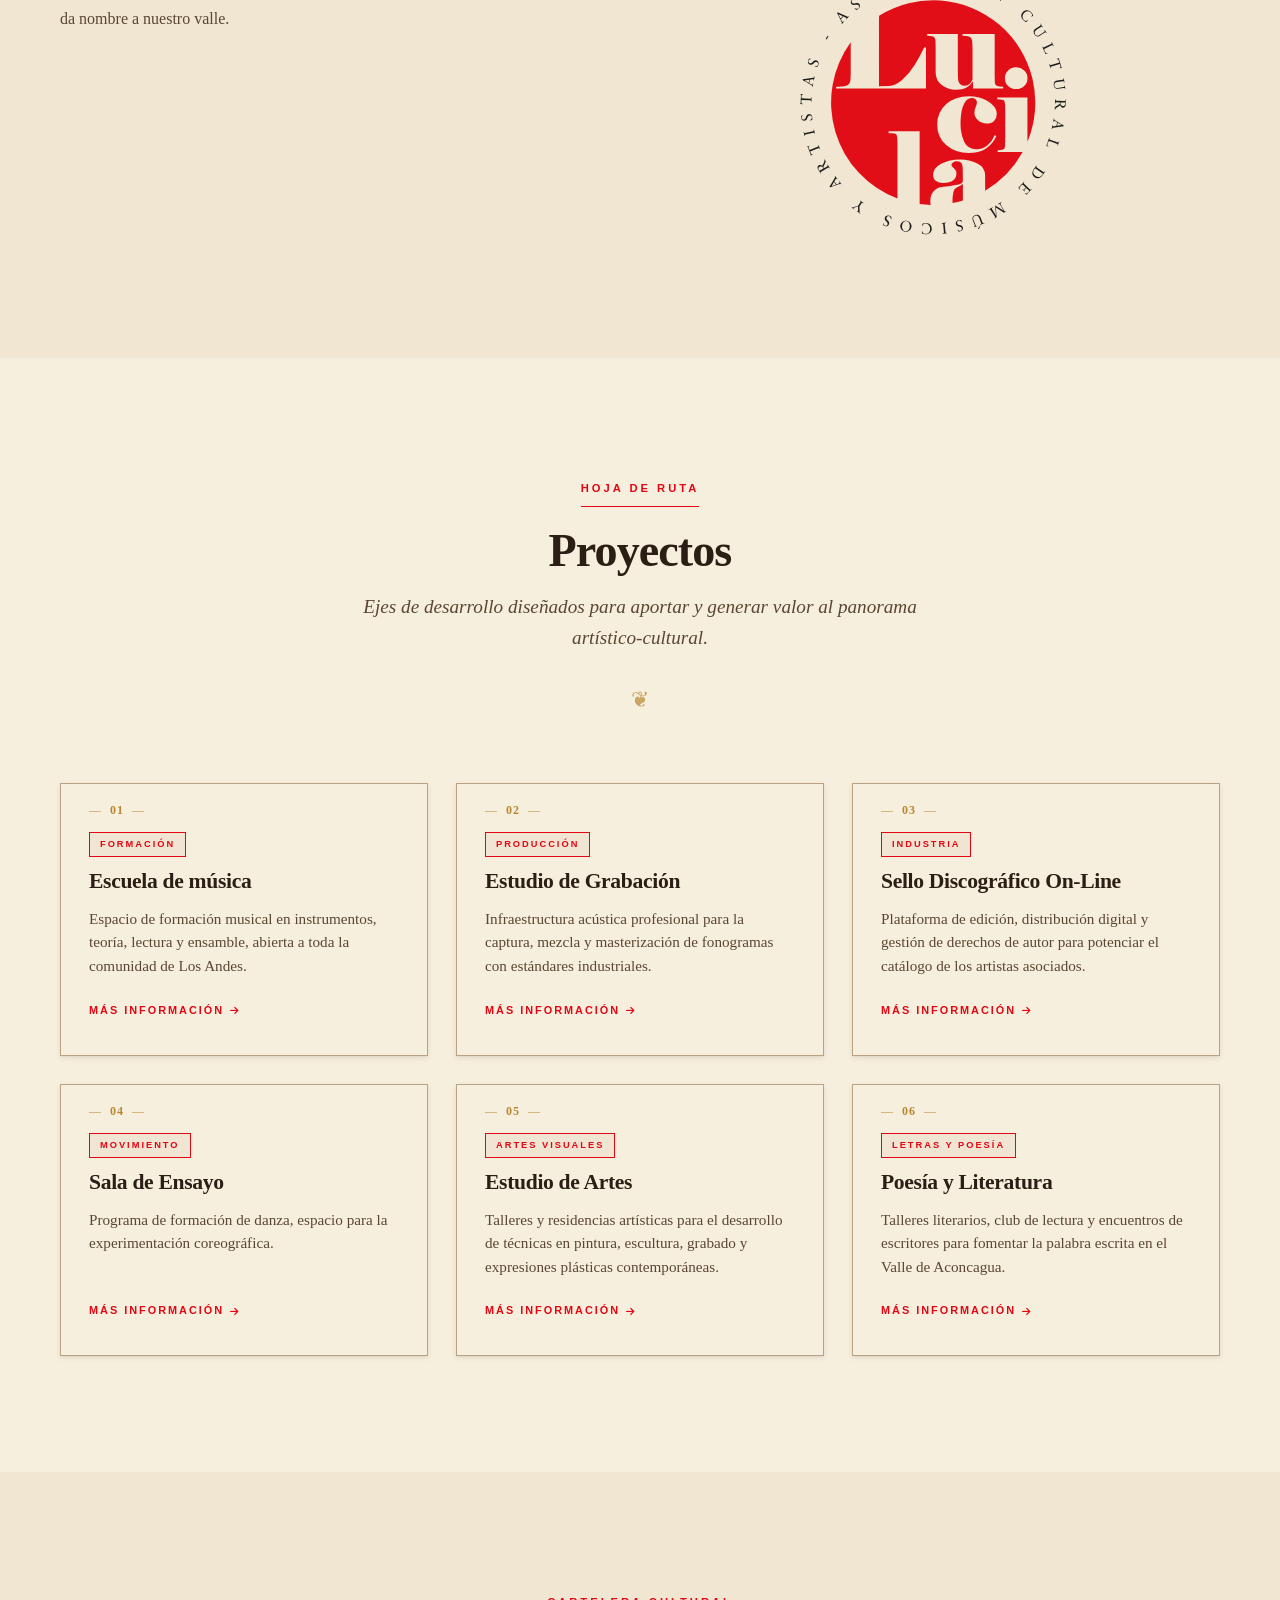
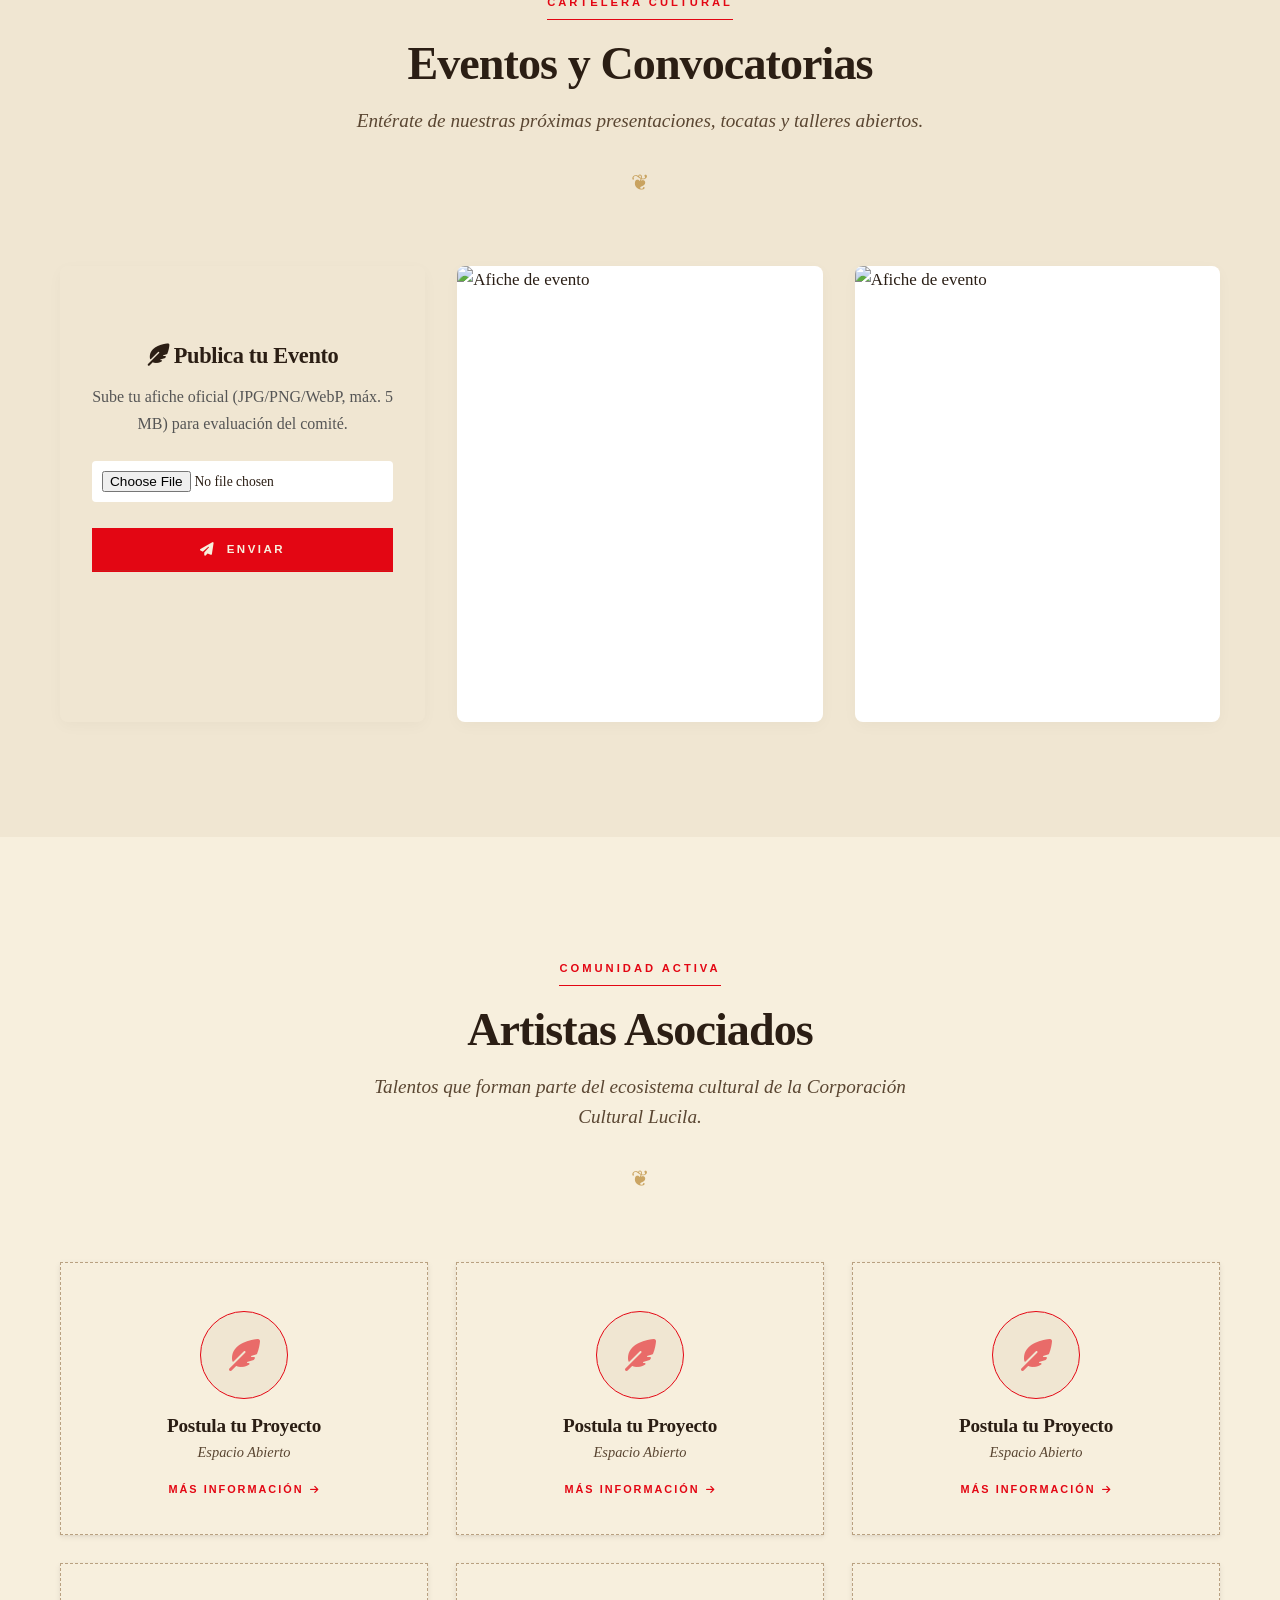
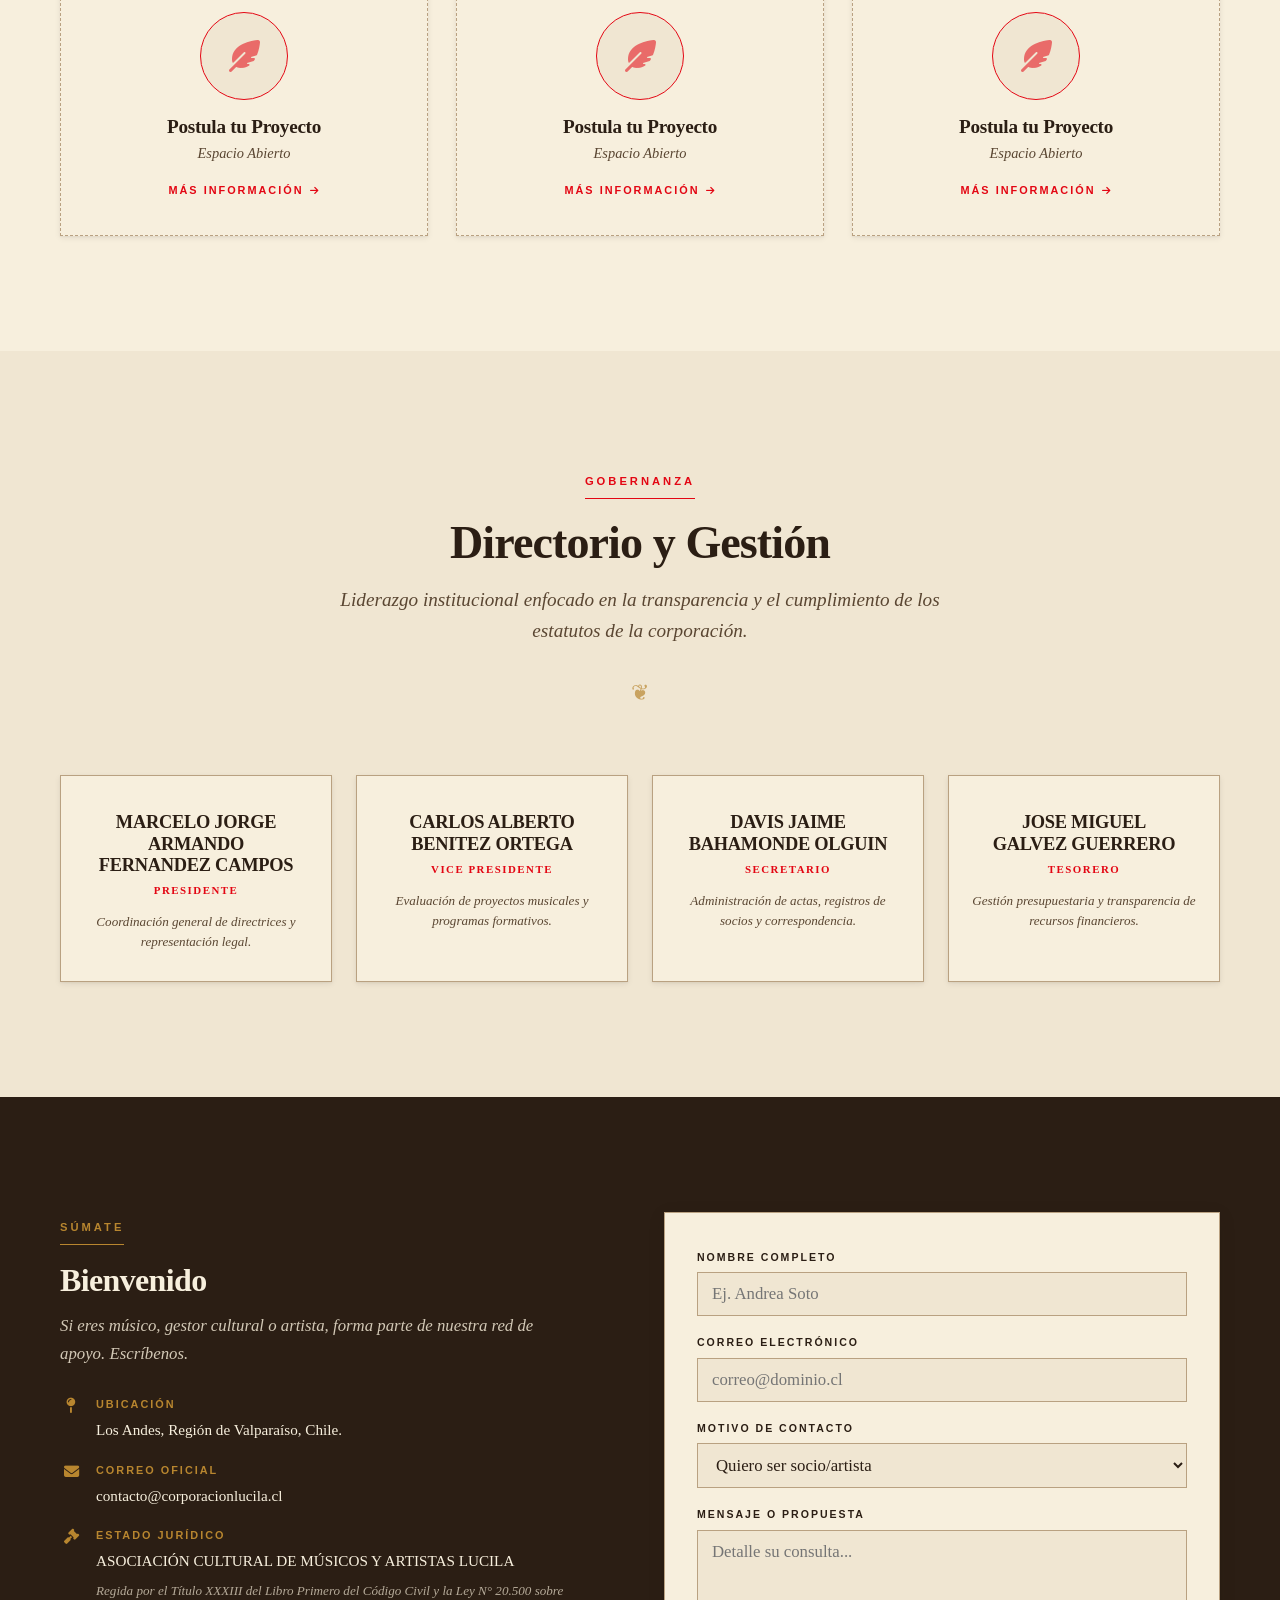
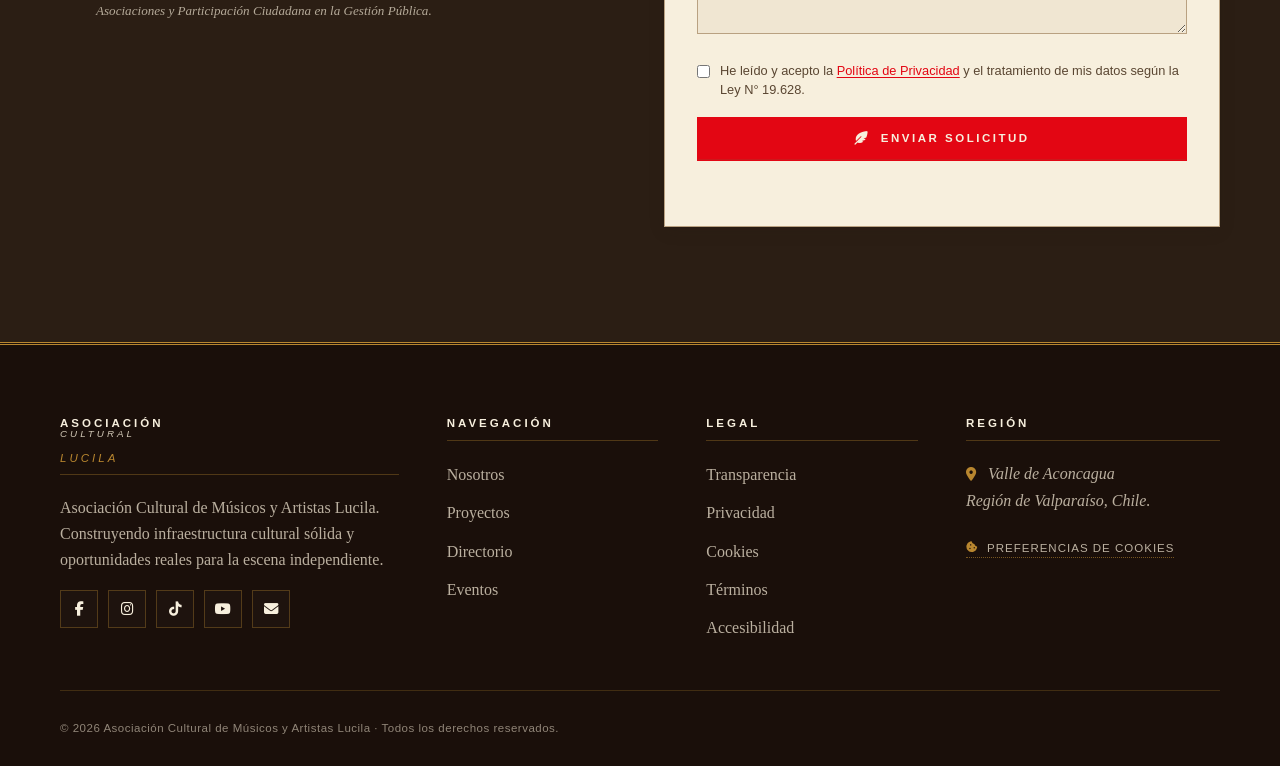
==== commit 8a51eb51: "Fix: Corregir lectura de archivo en formulario" ====
--- a/index.html
+++ b/index.html
@@ -322,11 +322,12 @@
           <article class="event-card event-card--upload">
             <h3><i class="fas fa-feather-alt" aria-hidden="true"></i> Publica tu Evento</h3>
             <p>Sube tu afiche oficial (JPG/PNG/WebP, máx. 5 MB) para evaluación del comité.</p>
+            
             <form id="uploadForm" class="upload-form" enctype="multipart/form-data" novalidate>
-              <label for="evento-file" class="sr-only">Selecciona una imagen</label>
-              <input type="file" id="evento-file" name="evento" accept="image/png,image/jpeg,image/webp" required aria-describedby="upload-help" />
-              <small id="upload-help" class="sr-only">JPG, PNG o WebP. Máx 5 MB.</small>
-              <button type="submit" class="btn btn--full"><i class="fas fa-paper-plane" aria-hidden="true"></i> Enviar</button>
+              <!-- ELIMINAMOS EL LABEL OCULTO Y DEJAMOS EL INPUT VISIBLE -->
+              <input type="file" id="evento-file" name="evento" accept="image/png,image/jpeg,image/webp" required style="display: block; width: 100%; padding: 10px; margin-bottom: 10px;" />
+              
+              <button type="submit" id="btn-submit" class="btn btn--full"><i class="fas fa-paper-plane" aria-hidden="true"></i> Enviar</button>
               <p class="form-feedback" role="status" aria-live="polite"></p>
             </form>
           </article>
